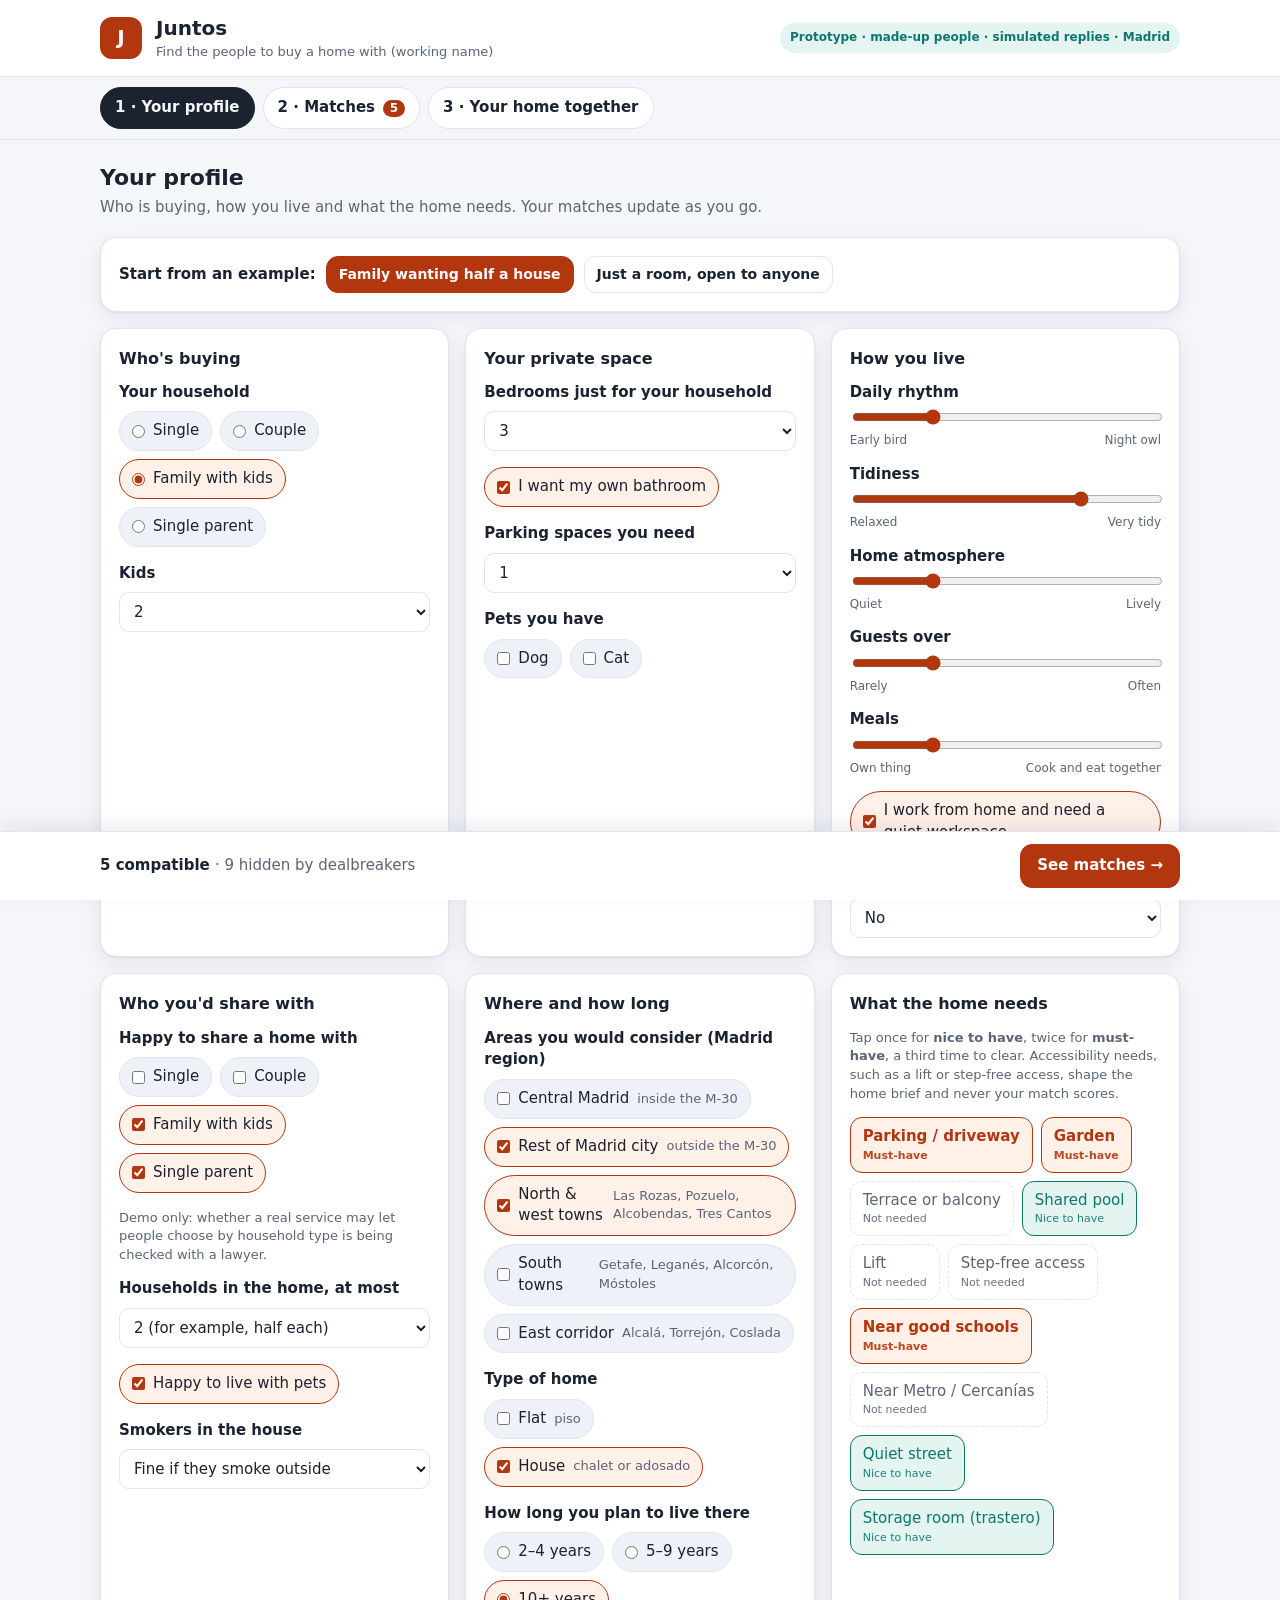
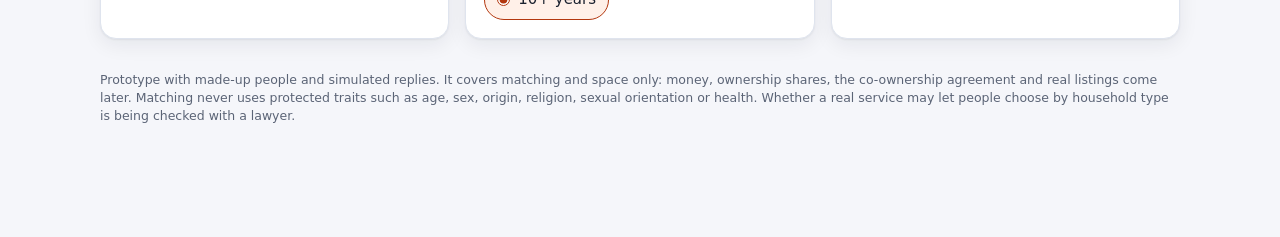
==== prototype/juntos-co-buying-prototype.html @ ea233141 "Initial" ====
<!DOCTYPE html>
<html lang="en">
<head>
<meta charset="utf-8">
<meta name="viewport" content="width=device-width, initial-scale=1">
<meta name="color-scheme" content="light dark">
<title>Juntos – find the people to buy a home with (prototype)</title>
<style>
:root{
  --bg:#f5f6fa;--surface:#ffffff;--surface-2:#eef1f7;--text:#1b2230;--muted:#5b6476;--border:#dfe4ee;
  --brand:#b3370e;--brand-soft:#fff0e8;--brand-ink:#ffffff;--teal:#0f766e;--teal-soft:#e3f4f1;
  --good:#18794e;--good-bg:#e7f6ee;--warn:#9a5b00;--warn-bg:#fff4e0;--ring-track:#e6e9f0;
  --shadow:0 1px 2px rgba(16,24,40,.06),0 6px 20px rgba(16,24,40,.07);--radius:16px;
  --font:system-ui,-apple-system,"Segoe UI",Roboto,"Helvetica Neue",Arial,sans-serif;
}
@media (prefers-color-scheme: dark){
  :root{--bg:#0e131b;--surface:#161d28;--surface-2:#1e2735;--text:#e8edf4;--muted:#9ba7b9;--border:#2a3546;
    --brand:#ff7a45;--brand-soft:#3a2216;--brand-ink:#1b1209;--teal:#4fd1c5;--teal-soft:#123230;
    --good:#5bd39b;--good-bg:#12302a;--warn:#f3b45f;--warn-bg:#382a14;--ring-track:#273246;
    --shadow:0 1px 2px rgba(0,0,0,.4),0 6px 20px rgba(0,0,0,.3);}
}
*{box-sizing:border-box}
html,body{margin:0}
body{font-family:var(--font);background:var(--bg);color:var(--text);line-height:1.45;font-size:15px;padding-block-end:88px}
button,input,select{font:inherit;color:inherit}
.wrap{max-width:1120px;margin-inline:auto;padding-inline:20px}
header.top{background:var(--surface);border-block-end:1px solid var(--border)}
header.top .wrap{display:flex;align-items:center;gap:14px;padding-block:14px;flex-wrap:wrap}
.logo{inline-size:42px;block-size:42px;border-radius:12px;background:var(--brand);color:var(--brand-ink);display:grid;place-items:center;font-weight:800;font-size:20px}
.brand h1{font-size:20px;margin:0}
.brand p{margin:0;color:var(--muted);font-size:13px}
.badge{margin-inline-start:auto;font-size:12px;color:var(--teal);background:var(--teal-soft);padding:6px 10px;border-radius:999px;font-weight:600}
nav.tabs{position:sticky;inset-block-start:0;z-index:5;background:var(--bg);border-block-end:1px solid var(--border)}
nav.tabs .wrap{display:flex;gap:8px;padding-block:10px;overflow-x:auto}
.tab{appearance:none;border:1px solid var(--border);background:var(--surface);padding:9px 14px;border-radius:999px;font-weight:600;cursor:pointer;white-space:nowrap}
.tab[aria-selected="true"]{background:var(--text);color:var(--bg);border-color:var(--text)}
.tab .count{display:inline-block;min-inline-size:22px;padding:0 6px;margin-inline-start:8px;border-radius:999px;background:var(--brand);color:var(--brand-ink);font-size:12px;text-align:center}
main{padding-block:22px 28px}
h2{font-size:22px;margin:0 0 4px}
h3{font-size:16px;margin:0 0 12px}
h4{font-size:12.5px;margin:18px 0 8px;text-transform:uppercase;letter-spacing:.04em;color:var(--muted)}
.lead{color:var(--muted);margin:0 0 18px}
.hint{color:var(--muted);font-size:13px}
.mt{margin-block-start:16px}
.mb{margin-block-end:22px}
.card{background:var(--surface);border:1px solid var(--border);border-radius:var(--radius);box-shadow:var(--shadow);padding:18px}
.grid{display:grid;gap:16px}
.cols-2{grid-template-columns:repeat(auto-fit,minmax(min(100%,340px),1fr))}
.people{grid-template-columns:repeat(auto-fill,minmax(min(100%,300px),1fr))}
.groups{grid-template-columns:repeat(auto-fit,minmax(min(100%,260px),1fr))}
.presets{display:flex;flex-wrap:wrap;align-items:center;gap:10px}
.field{margin-block-end:16px}
.field:last-child{margin-block-end:0}
.label,.field>label[for]{display:block;font-weight:600;margin-block-end:8px}
.seg{display:flex;flex-wrap:wrap;gap:8px}
.opt{display:inline-flex;align-items:center;gap:8px;border:1px solid var(--border);background:var(--surface-2);padding:8px 12px;border-radius:999px;cursor:pointer;user-select:none}
.opt input{accent-color:var(--brand);margin:0}
.opt:has(input:checked){border-color:var(--brand);background:var(--brand-soft)}
select{inline-size:100%;padding:9px 10px;border-radius:10px;border:1px solid var(--border);background:var(--surface)}
.slider{margin-block-end:14px}
.slider label{display:block;font-weight:600;margin-block-end:4px}
.slider .ends{display:flex;justify-content:space-between;color:var(--muted);font-size:12px}
input[type=range]{inline-size:100%;accent-color:var(--brand)}
.feat{display:flex;flex-wrap:wrap;gap:8px}
.fbtn{border:1px dashed var(--border);background:var(--surface);color:var(--muted);padding:8px 12px;border-radius:12px;cursor:pointer;text-align:start}
.fbtn small{display:block;font-size:11px;opacity:.9}
.fbtn[data-level="nice"]{border-style:solid;border-color:var(--teal);color:var(--teal);background:var(--teal-soft)}
.fbtn[data-level="must"]{border-style:solid;border-color:var(--brand);color:var(--brand);background:var(--brand-soft);font-weight:700}
.btn{appearance:none;border:1px solid var(--border);background:var(--surface);padding:10px 16px;border-radius:12px;font-weight:600;cursor:pointer}
.btn.primary{background:var(--brand);border-color:var(--brand);color:var(--brand-ink)}
.btn.ghost{background:transparent}
.btn.small{padding:7px 12px;font-size:14px}
.btn[disabled]{opacity:.45;cursor:not-allowed}
.spacer{flex:1}
.actionbar{position:fixed;inset-inline:0;inset-block-end:0;background:var(--surface);border-block-start:1px solid var(--border);box-shadow:0 -6px 20px rgba(16,24,40,.08);z-index:6}
.actionbar .wrap{display:flex;align-items:center;gap:12px;padding-block:12px}
.stat{font-weight:700}
.stat span{color:var(--muted);font-weight:400}
.pcard{display:flex;flex-direction:column;gap:12px}
.phead{display:flex;gap:12px;align-items:center}
.avatar{border-radius:50%;display:inline-grid;place-items:center;color:#fff;font-weight:700;flex:none}
.pname{font-weight:700;font-size:16px}
.psub{color:var(--muted);font-size:13px}
.ring{--p:0;inline-size:60px;block-size:60px;border-radius:50%;background:conic-gradient(var(--rc) calc(var(--p) * 1%),var(--ring-track) 0);display:grid;place-items:center;margin-inline-start:auto;flex:none}
.ring b{inline-size:46px;block-size:46px;border-radius:50%;background:var(--surface);display:grid;place-items:center;font-size:14px}
.ring.hi{--rc:var(--good)}
.ring.mid{--rc:var(--teal)}
.ring.lo{--rc:var(--warn)}
.bio{margin:0;font-size:14px}
.facts,.chips{display:flex;flex-wrap:wrap;gap:6px}
.fact{font-size:12px;background:var(--surface-2);border-radius:8px;padding:4px 8px;color:var(--muted)}
.chip{font-size:12.5px;padding:5px 9px;border-radius:999px;line-height:1.25}
.chip.good{background:var(--good-bg);color:var(--good)}
.chip.warn{background:var(--warn-bg);color:var(--warn)}
.together{font-size:13px;background:var(--surface-2);border-radius:10px;padding:8px 10px}
.pactions{display:flex;gap:8px;align-items:center;margin-block-start:auto}
.status{font-size:13px;font-weight:700}
.status.ok{color:var(--good)}
.status.wait{color:var(--muted)}
details summary{cursor:pointer}
details.why summary{color:var(--muted);font-size:13px}
.bars{display:grid;gap:6px;margin-block-start:8px}
.bar{display:grid;grid-template-columns:118px 1fr 40px;gap:8px;align-items:center;font-size:12.5px}
.bar .track{block-size:8px;border-radius:999px;background:var(--surface-2);overflow:hidden}
.bar .fill{block-size:100%;background:var(--teal);border-radius:999px}
.pcard.passed{opacity:.55}
.gcard{display:flex;flex-direction:column;gap:10px}
.stack{display:flex}
.stack .avatar{border:2px solid var(--surface);margin-inline-start:-8px}
.stack .avatar:first-child{margin-inline-start:0}
.gscore{font-size:28px;font-weight:800}
.members{display:flex;flex-wrap:wrap;gap:10px}
.member{display:flex;align-items:center;gap:8px;background:var(--surface-2);border-radius:999px;padding-block:6px;padding-inline:6px 12px}
.member .x{border:none;background:transparent;color:var(--muted);cursor:pointer;font-size:18px;line-height:1;padding:0 2px}
.kpis{display:grid;grid-template-columns:repeat(auto-fit,minmax(120px,1fr));gap:10px}
.kpi{background:var(--surface-2);border-radius:12px;padding:12px}
.kpi .v{font-size:22px;font-weight:800}
.kpi .k{color:var(--muted);font-size:12.5px}
.headline{font-size:18px;font-weight:700;margin:0 0 12px}
.scroll{overflow-x:auto}
table.matrix{border-collapse:collapse;font-size:13px;margin-block-start:14px}
.matrix th,.matrix td{padding:6px 9px;text-align:center;border:1px solid var(--border);white-space:nowrap}
.c-hi{background:var(--good-bg);color:var(--good);font-weight:700}
.c-mid{background:var(--teal-soft);color:var(--teal);font-weight:700}
.c-lo{background:var(--warn-bg);color:var(--warn);font-weight:700}
.c-self{color:var(--muted)}
ul.clean{list-style:none;padding:0;margin:0;display:grid;gap:10px}
ul.clean li{display:flex;gap:10px;align-items:flex-start}
.tag{font-size:11px;font-weight:700;padding:3px 7px;border-radius:6px;white-space:nowrap;flex:none}
.tag.must{background:var(--brand-soft);color:var(--brand)}
.tag.nice{background:var(--teal-soft);color:var(--teal)}
.tag.tip{background:var(--surface-2);color:var(--muted)}
.who{color:var(--muted);font-size:12.5px}
.split{display:flex;block-size:14px;border-radius:999px;overflow:hidden;margin-block:4px 12px}
.split span{display:block;block-size:100%}
.warnbox{background:var(--warn-bg);color:var(--warn);border-color:transparent}
.empty{text-align:center;padding:40px 20px}
.toast{position:fixed;inset-inline:0;inset-block-start:16px;display:flex;justify-content:center;pointer-events:none;z-index:20;padding-inline:16px}
.toast div{background:var(--text);color:var(--bg);padding:10px 16px;border-radius:12px;box-shadow:var(--shadow);font-weight:600;opacity:0;transform:translateY(-8px);transition:opacity .25s,transform .25s;max-inline-size:640px}
.toast div.show{opacity:1;transform:none}
footer.note{color:var(--muted);font-size:12.5px;padding-block:4px 24px}
.sr{position:absolute;inline-size:1px;block-size:1px;overflow:hidden;clip-path:inset(50%);white-space:nowrap}
:focus-visible{outline:3px solid var(--teal);outline-offset:2px}
.notice{background:var(--teal-soft);border-color:transparent}
.notice .row{display:flex;flex-wrap:wrap;gap:10px;align-items:center;margin-block-start:10px}
.range-edit{display:flex;flex-wrap:wrap;gap:12px;align-items:center}
.range-edit input{inline-size:96px;padding:8px 10px;border-radius:10px;border:1px solid var(--border);background:var(--surface)}
.stat .warnline{color:var(--warn);font-weight:700}
@media (max-width:640px){.bar{grid-template-columns:96px 1fr 36px}h2{font-size:19px}.badge{margin-inline-start:0}}
</style>
</head>
<body>
<header class="top"><div class="wrap"><div class="logo" aria-hidden="true">J</div><div class="brand"><h1>Juntos</h1><p>Find the people to buy a home with (working name)</p></div><span class="badge">Prototype · made-up people · simulated replies · Madrid</span></div></header>
<nav class="tabs" aria-label="Steps"><div class="wrap" id="tabs" role="tablist"></div></nav>
<main class="wrap" id="app" role="tabpanel" aria-labelledby="tab-you"></main>
<footer class="wrap note">Prototype with made-up people and simulated replies. It covers matching and space only: money, ownership shares, the co-ownership agreement and real listings come later. Matching never uses protected traits such as age, sex, origin, religion, sexual orientation or health. Whether a real service may let people choose by household type is being checked with a lawyer.</footer>
<div id="actionbar" class="actionbar"><div class="wrap"></div></div>
<div id="toast" class="toast" role="status" aria-live="polite"><div></div></div>
<script>
(function(){
'use strict';
window.addEventListener('error',function(e){document.documentElement.setAttribute('data-error',String(e.message));});
/* ===== LOGIC START ===== */
const MAX_BEDROOMS=6;
const AREAS=[
  {id:'centre',label:'Central Madrid',hint:'inside the M-30'},
  {id:'city',label:'Rest of Madrid city',hint:'outside the M-30'},
  {id:'north',label:'North & west towns',hint:'Las Rozas, Pozuelo, Alcobendas, Tres Cantos'},
  {id:'south',label:'South towns',hint:'Getafe, Leganés, Alcorcón, Móstoles'},
  {id:'east',label:'East corridor',hint:'Alcalá, Torrejón, Coslada'}
];
const TYPES=[{id:'flat',label:'Flat',hint:'piso'},{id:'house',label:'House',hint:'chalet or adosado'}];
const HOUSEHOLDS=[
  {id:'single',label:'Single',plural:'singles'},
  {id:'couple',label:'Couple',plural:'couples'},
  {id:'family',label:'Family with kids',plural:'families with kids'},
  {id:'singleParent',label:'Single parent',plural:'single parents'}
];
const FEATURES=[
  {id:'parking',label:'Parking / driveway'},
  {id:'garden',label:'Garden'},
  {id:'terrace',label:'Terrace or balcony'},
  {id:'pool',label:'Shared pool'},
  {id:'lift',label:'Lift'},
  {id:'stepfree',label:'Step-free access'},
  {id:'schools',label:'Near good schools'},
  {id:'transport',label:'Near Metro / Cercanías'},
  {id:'quiet',label:'Quiet street'},
  {id:'storage',label:'Storage room (trastero)'}
];
const HORIZONS=[{id:'2-4',label:'2–4 years'},{id:'5-9',label:'5–9 years'},{id:'10+',label:'10+ years'}];
const SLIDERS=[
  {id:'sleep',label:'Daily rhythm',lo:'Early bird',hi:'Night owl',w:0.25},
  {id:'tidy',label:'Tidiness',lo:'Relaxed',hi:'Very tidy',w:0.25},
  {id:'social',label:'Home atmosphere',lo:'Quiet',hi:'Lively',w:0.20},
  {id:'guests',label:'Guests over',lo:'Rarely',hi:'Often',w:0.15},
  {id:'meals',label:'Meals',lo:'Own thing',hi:'Cook and eat together',w:0.15}
];
const WEIGHTS={lifestyle:0.50,place:0.20,plans:0.20,home:0.10};
const PART_LABELS={lifestyle:'How you live',place:'Where & what',plans:'Time horizon',home:'Shared priorities'};
const ACCESS_FEATURES=['lift','stepfree'];
const NUM_FIELDS=['bedrooms','kids','cars','maxHouseholds','sleep','tidy','social','guests','meals'];

function P(o){
  return Object.assign({id:'',name:'',household:'single',adults:1,kids:0,bedrooms:1,privateBath:false,cars:0,pets:[],acceptsPets:true,
    smoking:'no',acceptsSmoking:'outside',sleep:3,tidy:3,social:3,guests:3,meals:3,wfh:false,horizon:'5-9',
    areas:['centre','city'],types:['flat','house'],needs:{},open:['single','couple','family','singleParent'],
    maxHouseholds:3,pickiness:60,color:'#495057',bio:''},o);
}

const PROFILES=[
  P({id:'marta',name:'Marta & Javi',household:'family',adults:2,kids:2,bedrooms:3,privateBath:true,cars:1,
    sleep:3,tidy:4,social:2,guests:3,meals:4,horizon:'10+',areas:['north','city'],types:['house'],
    needs:{parking:'must',garden:'must',schools:'must',pool:'nice'},open:['family','singleParent','couple'],maxHouseholds:2,pickiness:65,color:'#b3370e',
    bio:'Teacher and engineer with two kids. We want a garden and good schools, and would happily split a big chalet with another family.'}),
  P({id:'laura',name:'Laura',household:'singleParent',kids:1,bedrooms:2,cars:1,pets:['cat'],acceptsSmoking:'none',
    sleep:2,tidy:4,social:2,guests:1,meals:3,wfh:true,horizon:'10+',areas:['north','city','centre'],
    needs:{schools:'must',transport:'must',garden:'nice',quiet:'nice'},maxHouseholds:3,pickiness:62,color:'#0f766e',
    bio:'Single mum with one son. I work from home as a translator. A calm house and early nights.'}),
  P({id:'diego',name:'Diego',sleep:5,tidy:3,social:2,guests:2,meals:2,areas:['centre','city','south'],
    needs:{transport:'must'},maxHouseholds:4,color:'#7048e8',
    bio:'Night-shift nurse at La Paz, so I sleep during the day. Quiet and easy-going. I just need a room near the Metro.'}),
  P({id:'lucia',name:'Lucía',privateBath:true,acceptsPets:false,acceptsSmoking:'none',sleep:2,tidy:5,social:3,guests:2,meals:4,wfh:true,
    types:['flat'],needs:{lift:'must',transport:'must',terrace:'nice'},open:['single','couple'],pickiness:66,color:'#c2255c',
    bio:'Product designer, remote three days a week. I love cooking for housemates. Prefers a home without pets.'}),
  P({id:'sofia',name:'Sofía & Pablo',household:'couple',adults:2,bedrooms:2,privateBath:true,cars:1,pets:['dog'],
    sleep:3,tidy:3,social:4,guests:4,meals:4,wfh:true,areas:['north','east','city'],types:['house'],
    needs:{garden:'must',parking:'must',pool:'nice',terrace:'nice'},open:['couple','single','family'],pickiness:64,color:'#1971c2',
    bio:'Architect and chef with a very friendly labrador. Big Sunday lunches and friends over often. Our second bedroom is a studio.'}),
  P({id:'tom',name:'Tom',privateBath:true,wfh:true,
    needs:{transport:'must',terrace:'nice',storage:'nice'},maxHouseholds:4,pickiness:58,color:'#2a7a38',
    bio:'Software engineer, four years in Madrid. Five-a-side at weekends, otherwise low-key.'}),
  P({id:'carmen',name:'Carmen',household:'singleParent',kids:1,bedrooms:2,privateBath:true,cars:1,smoking:'outside',
    sleep:2,tidy:4,social:2,guests:2,meals:2,horizon:'10+',areas:['south','city'],
    needs:{parking:'must',quiet:'must',lift:'nice'},maxHouseholds:2,pickiness:63,color:'#a85500',
    bio:'Nurse manager, living with my daughter. We want stability and a quiet street. I smoke, outside only.'}),
  P({id:'raul',name:'Raúl',acceptsSmoking:'any',sleep:5,tidy:2,social:5,guests:5,meals:3,horizon:'2-4',areas:['centre'],types:['flat'],
    needs:{transport:'must'},open:['single','couple'],maxHouseholds:4,pickiness:55,color:'#5f3dc4',
    bio:'Session guitarist (I practise with headphones, promise). Night owl, friends round a lot.'}),
  P({id:'ana',name:'Ana & Bea',household:'couple',adults:2,privateBath:true,pets:['cat'],acceptsSmoking:'none',
    sleep:2,tidy:4,social:3,guests:3,meals:4,horizon:'10+',types:['flat'],
    needs:{lift:'must',terrace:'must',transport:'must'},open:['single','couple'],pickiness:65,color:'#0b7285',
    bio:'Physio and civil servant. Plant people with one elderly cat. Looking for a long-term home with a terrace.'}),
  P({id:'andres',name:'Andrés',household:'singleParent',kids:2,bedrooms:2,cars:1,sleep:2,tidy:3,social:2,guests:2,meals:2,
    areas:['south','east','city'],needs:{parking:'must',garden:'nice',schools:'nice'},color:'#a61e4d',
    bio:'Logistics manager. My two kids stay every other weekend, so I need a second bedroom and some outdoor space.'}),
  P({id:'irene',name:'Irene',pets:['dog'],sleep:3,tidy:3,social:4,guests:3,meals:5,wfh:true,areas:['city','north','east'],
    needs:{transport:'must',garden:'nice'},maxHouseholds:4,pickiness:58,color:'#364fc7',
    bio:'Freelance illustrator with a small, calm dog called Lola. I will cook paella for the whole house.'}),
  P({id:'elena',name:'Elena & Javier',household:'family',adults:2,kids:1,bedrooms:2,privateBath:true,cars:2,acceptsPets:false,acceptsSmoking:'none',
    sleep:1,tidy:4,social:2,guests:2,meals:2,wfh:true,horizon:'10+',areas:['north','east'],types:['house'],
    needs:{parking:'must',garden:'must',schools:'nice',pool:'nice',stepfree:'nice'},open:['family','couple','singleParent'],maxHouseholds:2,pickiness:66,color:'#087f5b',
    bio:'New parents. We want a chalet with a garden and room for two cars. Up early, in bed early.'}),
  P({id:'nuria',name:'Nuria',privateBath:true,acceptsSmoking:'none',sleep:1,tidy:5,social:1,guests:1,meals:2,horizon:'10+',types:['flat'],
    needs:{lift:'must',stepfree:'must',transport:'must',quiet:'must'},open:['single','couple'],pickiness:75,color:'#9c36b5',
    bio:'Former teacher. Early riser, reading, choir on Thursdays. Looking for calm, considerate housemates for the long run.'}),
  P({id:'karim',name:'Karim',cars:1,smoking:'outside',tidy:4,guests:2,areas:['south','east','city'],
    needs:{parking:'must',storage:'nice'},maxHouseholds:4,pickiness:58,color:'#495057',
    bio:'Electrician, happy to fix things around the house. I smoke, outside only. Weekend mountain biker, so bike storage is a plus.'})
];

const PRESETS={
  family:{label:'Family wanting half a house',user:P({id:'you',name:'You',household:'family',adults:2,kids:2,bedrooms:3,privateBath:true,cars:1,
    sleep:2,tidy:4,social:2,guests:2,meals:2,wfh:true,horizon:'10+',areas:['north','city'],types:['house'],
    needs:{parking:'must',garden:'must',schools:'must',quiet:'nice',pool:'nice',storage:'nice'},open:['family','singleParent'],maxHouseholds:2,color:'#1b2230'})},
  room:{label:'Just a room, open to anyone',user:P({id:'you',name:'You',household:'single',
    areas:['centre','city','north','south','east'],needs:{transport:'must'},maxHouseholds:4,color:'#1b2230'})}
};

function byId(id){return PROFILES.find(p=>p.id===id);}
function hh(id){return HOUSEHOLDS.find(h=>h.id===id)||HOUSEHOLDS[0];}
function inter(a,b){return a.filter(x=>b.indexOf(x)>=0);}
function clamp(x,a,b){return Math.max(a,Math.min(b,x));}
function sum(arr,f){return arr.reduce((s,m)=>s+f(m),0);}
function listJoin(items,word){items=items.filter(Boolean);if(items.length<=1)return items.join('');return items.slice(0,-1).join(', ')+' '+word+' '+items[items.length-1];}
function listAnd(items){return listJoin(items,'and');}
function listOr(items){return listJoin(items,'or');}
function cap(s){return s?s.charAt(0).toUpperCase()+s.slice(1):s;}
function nm(m){return m.id==='you'?'you':m.name;}
function names(arr){return listAnd(arr.map(nm));}
function verb(arr,one,many){return (arr.length===1&&arr[0].id!=='you'&&arr[0].name.indexOf(' & ')<0)?one:many;}
function areaLabel(id){const a=AREAS.find(x=>x.id===id);return a?a.label:id;}
function typeLabel(id){const t=TYPES.find(x=>x.id===id);return t?t.label:id;}
function featLabel(id){const f=FEATURES.find(x=>x.id===id);return f?f.label:id;}
function hIndex(p){const i=HORIZONS.findIndex(h=>h.id===p.horizon);return i<0?1:i;}
function hhLabel(p){
  const k=p.kids+' kid'+(p.kids===1?'':'s');
  if(p.household==='family')return 'Family · '+p.adults+' adults + '+k;
  if(p.household==='singleParent')return 'Single parent + '+k;
  return hh(p.household).label;
}
function initials(n){if(n==='You')return 'You';const parts=n.split(' & ');return parts.length>1?parts.map(s=>s.trim().charAt(0)).join(''):n.charAt(0);}
function smokeAccepts(acc,s){return s==='no'||(s==='outside'&&acc!=='none')||(s==='inside'&&acc==='any');}
function petsOk(acc,pets){return !pets.length||acc;}
function petText(pets){return listAnd(pets.map(p=>'a '+p));}

/* Dealbreakers: checked both ways, from a's point of view. The other side's reasons stay private. */
function hard(a,b){
  const mine=[],theirs=[],both=[];
  if(a.open.indexOf(b.household)<0)mine.push("You're not looking to share with "+hh(b.household).plural);
  if(b.open.indexOf(a.household)<0)theirs.push('household');
  if(!smokeAccepts(a.acceptsSmoking,b.smoking))mine.push(b.smoking==='inside'?'They smoke indoors':"They smoke outside, and you'd rather live with non-smokers");
  if(!smokeAccepts(b.acceptsSmoking,a.smoking))theirs.push('smoking');
  if(!petsOk(a.acceptsPets,b.pets))mine.push('They have '+petText(b.pets)+', and you said no pets');
  if(!petsOk(b.acceptsPets,a.pets))theirs.push('pets');
  if(!a.areas.length)mine.push('Pick at least one area');
  else if(!inter(a.areas,b.areas).length)both.push('No area in common (they want '+listOr(b.areas.map(areaLabel))+')');
  if(!a.types.length)mine.push('Pick at least one type of home');
  else if(!inter(a.types,b.types).length)both.push('They only want a '+listOr(b.types.map(t=>typeLabel(t).toLowerCase())));
  const beds=a.bedrooms+b.bedrooms;
  if(beds>MAX_BEDROOMS)both.push('Together you would need '+beds+' bedrooms; this prototype caps a home at '+MAX_BEDROOMS);
  const reasons=mine.concat(both);
  if(theirs.length)reasons.push("Doesn't fit their own preferences (their reasons stay private)");
  return {ok:!(mine.length||theirs.length||both.length),reasons:reasons,mine:mine,theirs:theirs,both:both};
}

/* Shared priorities for the home. Accessibility needs are left out: they shape the brief, never the score. No wish-list is neutral. */
function homeScore(a,b){
  const keys=x=>Object.keys(x.needs).filter(f=>ACCESS_FEATURES.indexOf(f)<0);
  const na=keys(a),nb=keys(b);
  if(!na.length||!nb.length)return {v:0.75,both:[]};
  const both=na.filter(f=>nb.indexOf(f)>=0);
  const w=f=>(a.needs[f]==='must'&&b.needs[f]==='must')?1:((a.needs[f]==='must'||b.needs[f]==='must')?0.75:0.5);
  return {v:0.75+0.25*Math.min(1,sum(both,w)/Math.min(na.length,nb.length)),both:both};
}

/* Demo compatibility score, 0-100. The weights are an uncalibrated first guess; household type is not scored. */
function score(a,b){
  let life=0;
  SLIDERS.forEach(s=>{life+=s.w*(1-Math.abs(a[s.id]-b[s.id])/4);});
  const wfhClash=(a.wfh&&b.social>=4)||(b.wfh&&a.social>=4);
  if(wfhClash)life-=0.08;
  life=clamp(life,0,1);
  const ai=inter(a.areas,b.areas).length,ti=inter(a.types,b.types).length;
  const areaS=ai/Math.max(1,Math.min(a.areas.length,b.areas.length));
  const typeS=ti/Math.max(1,Math.min(a.types.length,b.types.length));
  const place=0.7*areaS+0.3*typeS;
  const pv=[1,0.6,0.2][Math.abs(hIndex(a)-hIndex(b))];
  const plans=pv===undefined?0.2:pv;
  const hs=homeScore(a,b);
  const parts={lifestyle:life,place:place,plans:plans,home:hs.v};
  let t=0;Object.keys(WEIGHTS).forEach(k=>{t+=WEIGHTS[k]*parts[k];});
  return {total:Math.round(100*t),parts:parts,both:hs.both,wfhClash:wfhClash};
}

/* Why you click / what to talk about, from u's point of view */
function explain(u,p){
  const sc=score(u,p),clicks=[],talks=[];
  const d=k=>Math.abs(u[k]-p[k]);
  if(p.pets.length)talks.push('Has '+petText(p.pets));
  if(p.smoking==='outside')talks.push('Smokes (outside only)');
  if(p.smoking==='inside')talks.push('Smokes indoors');
  if(d('sleep')<=1)clicks.push(u.sleep<=2&&p.sleep<=2?'Both early birds':(u.sleep>=4&&p.sleep>=4?'Both night owls':'Similar daily rhythm'));
  else if(d('sleep')>=3)talks.push(p.sleep>u.sleep?'Keeps late hours':'Up very early');
  if(d('tidy')<=1)clicks.push('Similar tidiness');
  else if(d('tidy')>=2)talks.push(p.tidy>u.tidy?'Tidier than you':'More relaxed about tidiness');
  if(u.meals>=4&&p.meals>=4)clicks.push('Both love cooking together');
  else if(u.meals<=2&&p.meals<=2)clicks.push('Both like their own mealtimes');
  else if(d('meals')>=3)talks.push('Different ideas about shared meals');
  if(d('guests')>=3)talks.push(p.guests>u.guests?'Often has guests over':'Rarely has guests over');
  if(d('social')>=3)talks.push(p.social>u.social?'Likes a lively home':'Likes a quiet home');
  if(u.wfh&&p.social>=4)talks.push('You work from home; they like a lively home');
  else if(p.wfh&&u.social>=4)talks.push('They work from home; you like a lively home');
  const hd=Math.abs(hIndex(u)-hIndex(p));
  if(hd===0)clicks.push('Both planning '+HORIZONS[hIndex(u)].label);
  else if(hd===2)talks.push('Different time horizons ('+HORIZONS[hIndex(u)].label+' vs '+HORIZONS[hIndex(p)].label+')');
  sc.both.slice(0,2).forEach(f=>clicks.push('Both want: '+featLabel(f)));
  if(p.kids>0&&u.kids===0)talks.push(p.kids+' kid'+(p.kids>1?'s':'')+' in the household');
  return {score:sc,clicks:clicks.slice(0,4),talks:talks.slice(0,4)};
}

/* Consent. Your side is always your explicit like. The made-up people's replies are simulated from their own settings:
   someone accepts you if no dealbreaker applies and the score meets their pickiness. */
function accepts(a,b){return hard(a,b).ok&&score(a,b).total>=a.pickiness;}
function likesBack(u,p){return accepts(p,u);}
function mutual(u,p,liked){return !!(liked&&liked[p.id])&&likesBack(u,p);}
function othersAccept(others){
  for(let i=0;i<others.length;i++)for(let j=i+1;j<others.length;j++){
    if(!accepts(others[i],others[j])||!accepts(others[j],others[i]))return {ok:false,a:others[i],b:others[j]};
  }
  return {ok:true};
}
function groupMembers(user,ids){return [user].concat(ids.map(byId).filter(Boolean));}

function groupCheck(all){
  const issues=[];
  const maxH=Math.min.apply(null,all.map(m=>m.maxHouseholds));
  if(all.length>maxH){const w=all.filter(m=>m.maxHouseholds===maxH);issues.push(cap(names(w))+' '+verb(w,'wants','want')+' at most '+maxH+' households in the home');}
  const beds=sum(all,m=>m.bedrooms);
  if(beds>MAX_BEDROOMS)issues.push('That needs '+beds+' bedrooms; this prototype caps a home at '+MAX_BEDROOMS);
  for(let i=0;i<all.length;i++)for(let j=i+1;j<all.length;j++){
    const h=hard(all[i],all[j]);
    if(!h.ok)issues.push(all[i].id==='you'?(all[j].name+': '+h.reasons[0]):(all[i].name+' and '+all[j].name+' clash on a dealbreaker'));
  }
  if(!all.reduce((acc,m)=>inter(acc,m.areas),AREAS.map(a=>a.id)).length)issues.push('No area that everyone accepts');
  if(!all.reduce((acc,m)=>inter(acc,m.types),TYPES.map(t=>t.id)).length)issues.push('No type of home that everyone accepts');
  return {ok:!issues.length,issues:issues};
}

/* Can this group stand? Everyone must be a mutual match with you, accept each other, and pass the whole-group checks. */
function groupStatus(user,ids,liked){
  const issues=[],seen={};
  ids.forEach(id=>{if(seen[id])issues.push('Someone is listed twice');seen[id]=1;});
  const others=ids.map(byId).filter(Boolean);
  others.forEach(p=>{if(!mutual(user,p,liked))issues.push(p.name+" isn't a mutual match with you any more");});
  const oa=othersAccept(others);
  if(!oa.ok)issues.push(oa.a.name+' and '+oa.b.name+" wouldn't both accept each other (simulated)");
  const all=issues.concat(groupCheck([user].concat(others)).issues);
  return {ok:!all.length,issues:all};
}

function groupScore(all){
  const pairs=[];
  for(let i=0;i<all.length;i++)for(let j=i+1;j<all.length;j++)pairs.push({a:all[i],b:all[j],s:score(all[i],all[j]).total});
  if(!pairs.length)return {min:0,avg:0,pairs:pairs,weakest:null};
  let w=pairs[0];pairs.forEach(p=>{if(p.s<w.s)w=p;});
  return {min:w.s,avg:Math.round(sum(pairs,p=>p.s)/pairs.length),pairs:pairs,weakest:w};
}

/* Best whole groups, from your mutual matches only; everyone must accept each other.
   Best group of each size, ordered by weakest pair, then average. */
function rankGroups(x,y){return (y.min-x.min)||(y.avg-x.avg)||(x.size-y.size);}
function bestGroups(user,liked,exclude,limit){
  liked=liked||{};exclude=exclude||[];limit=limit||3;
  const c=PROFILES.filter(p=>exclude.indexOf(p.id)<0&&mutual(user,p,liked));
  const maxOthers=Math.max(0,Math.min(3,user.maxHouseholds-1));
  const out=[];
  const consider=others=>{const all=[user].concat(others);if(!groupCheck(all).ok||!othersAccept(others).ok)return;const gs=groupScore(all);out.push({ids:others.map(o=>o.id),min:gs.min,avg:gs.avg,size:all.length});};
  for(let i=0;i<c.length;i++){
    if(maxOthers>=1)consider([c[i]]);
    for(let j=i+1;j<c.length;j++){
      if(maxOthers>=2)consider([c[i],c[j]]);
      for(let k=j+1;k<c.length;k++){if(maxOthers>=3)consider([c[i],c[j],c[k]]);}
    }
  }
  out.sort(rankGroups);
  const best=[];out.forEach(g=>{if(!best.some(b=>b.size===g.size))best.push(g);});
  return best.slice(0,limit);
}
function topGroup(groups){return groups&&groups.length?groups.slice().sort(rankGroups)[0]:null;}

/* What the shared home needs */
function houseBrief(all){
  const beds=sum(all,m=>m.bedrooms);
  const privateBaths=all.filter(m=>m.privateBath).length;
  const sharers=all.filter(m=>!m.privateBath);
  const sharedBaths=sharers.length?Math.max(1,Math.ceil(sum(sharers,m=>m.adults+m.kids)/4)):0;
  const baths=Math.max(1,privateBaths+sharedBaths);
  const cars=sum(all,m=>m.cars);
  const wfh=all.filter(m=>m.wfh);
  const kids=sum(all,m=>m.kids),adults=sum(all,m=>m.adults);
  const areas=all.reduce((acc,m)=>inter(acc,m.areas),AREAS.map(a=>a.id));
  const types=all.reduce((acc,m)=>inter(acc,m.types),TYPES.map(t=>t.id));
  const feats=FEATURES.map(f=>{
    const must=all.filter(m=>m.needs[f.id]==='must'),nice=all.filter(m=>m.needs[f.id]==='nice');
    return {f:f,level:must.length?'must':(nice.length?'nice':''),must:must,nice:nice};
  }).filter(x=>x.level);
  const extras=[];
  const second=all.length>=2&&kids>0;
  if(second)extras.push({label:'A second living space (a snug or playroom)',why:all.some(m=>m.kids===0)?'Gives the adults without kids a calm space while the kids play':'Lets each household have its own downtime'});
  const avgMeals=sum(all,m=>m.meals)/all.length;
  if(avgMeals>=3.5)extras.push({label:'A big kitchen-diner',why:'Most of you like cooking and eating together'});
  else if(all.length>=2)extras.push({label:'A kitchen where two households can cook at once, with separate fridge shelves',why:'You mostly cook your own meals'});
  if(wfh.length)extras.push({label:wfh.length+' quiet workspace'+(wfh.length>1?'s':''),why:cap(names(wfh))+' '+verb(wfh,'works','work')+' from home'});
  const dogOwners=all.filter(m=>m.pets.indexOf('dog')>=0);
  if(dogOwners.length)extras.push({label:'Outdoor space or a park nearby',why:'For '+listAnd(dogOwners.map(m=>m.id==='you'?'your':m.name+"'s"))+' dog'+(dogOwners.length>1?'s':'')});
  const guestWC=privateBaths===all.length&&all.length>=2;
  if(guestWC)extras.push({label:'A guest WC near the living area',why:'Everyone has their own bathroom, so visitors need one'});
  const est=(beds*12+baths*5+30+12+wfh.length*5+(second?12:0)+(guestWC?3:0))*1.15,r5=x=>Math.round(x/5)*5;
  const m2=r5(est),m2min=r5(est*0.9),m2max=r5(est*1.1);
  const type=types.length===1?typeLabel(types[0]).toLowerCase():(types.length?'flat or house':'home');
  return {beds:beds,baths:baths,privateBaths:privateBaths,sharedBaths:sharedBaths,cars:cars,desks:wfh.length,kids:kids,adults:adults,areas:areas,types:types,type:type,feats:feats,extras:extras,m2:m2,m2min:m2min,m2max:m2max,guestWC:guestWC};
}
function roomPlan(all){const beds=sum(all,m=>m.bedrooms)||1;return all.map(m=>({m:m,rooms:m.bedrooms,bath:m.privateBath,pct:Math.round(100*m.bedrooms/beds)}));}
function placementTips(all){
  const t=[];
  const multi=all.filter(m=>m.bedrooms>=2);
  if(all.length>=2&&multi.length===1)t.push(multi[0].id==='you'?'Keep your rooms together, ideally on one floor or in one wing.':'Keep '+multi[0].name+"'s rooms together, ideally on one floor or in one wing.");
  else if(all.length>=2&&multi.length>1)t.push('Give each household with several rooms ('+names(multi)+') its own cluster: one floor or one wing each.');
  const owls=all.filter(m=>m.sleep>=4),larks=all.filter(m=>m.sleep<=2);
  if(owls.length&&larks.length)t.push('Night owls ('+names(owls)+') and early birds ('+names(larks)+'): put their bedrooms at opposite ends or on different floors.');
  const wfh=all.filter(m=>m.wfh);
  if(wfh.length&&all.some(m=>m.kids>0))t.push('Keep the workspace'+(wfh.length>1?'s':'')+' away from the kids’ rooms and the playroom.');
  const en=all.filter(m=>m.privateBath);
  if(en.length&&en.length<all.length)t.push('En-suite bedrooms go to '+names(en)+'; the others share a bathroom.');
  if(!t.length)t.push('Your needs are similar, so draw lots or take turns for first pick of rooms.');
  return t;
}
function agreementTopics(all){
  const t=[];
  const rng=k=>Math.max.apply(null,all.map(m=>m[k]))-Math.min.apply(null,all.map(m=>m[k]));
  if(rng('tidy')>=2)t.push({topic:'Cleaning',q:'A rota, or a cleaner shared between households?',why:'Your tidiness standards differ'});
  if(rng('guests')>=3)t.push({topic:'Guests',q:'How often people can stay over, and how much notice to give',why:'Very different habits with guests'});
  if(rng('sleep')>=3)t.push({topic:'Early & late',q:'Showers, kitchen use and noise late at night or early in the morning',why:'Night owls and early birds under one roof'});
  const wfh=all.filter(m=>m.wfh);
  if(rng('social')>=3||wfh.length)t.push({topic:'Quiet hours',q:'For example 23:00 to 08:00, plus quiet during home-working hours',why:wfh.length?cap(names(wfh))+' '+verb(wfh,'works','work')+' from home':'Lively and quiet people sharing'});
  if(rng('meals')>=3)t.push({topic:'Food',q:'Shared staples or separate shelves? Any regular shared dinners?',why:'Different ideas about shared meals'});
  const petOwners=all.filter(m=>m.pets.length);
  if(petOwners.length)t.push({topic:'Pets',q:'Which spaces pets can use, and who covers any damage',why:cap(names(petOwners))+' '+verb(petOwners,'has','have')+' pets'});
  const smokers=all.filter(m=>m.smoking!=='no');
  if(smokers.length)t.push({topic:'Smoking',q:'Where it is allowed (garden or terrace only?)',why:cap(names(smokers))+' '+verb(smokers,'smokes','smoke')});
  if(all.some(m=>m.kids>0))t.push({topic:'Kids',q:'Noisy-play times, toys in shared spaces, any babysitting swaps',why:'There will be kids in the house'});
  const cars=sum(all,m=>m.cars);
  if(cars>=2)t.push({topic:'Parking',q:'Who uses which space, and where visitors park',why:cars+' cars between you'});
  if(all.some(m=>m.needs.garden||m.needs.pool))t.push({topic:'Garden & pool',q:'Who looks after them, and when you pay someone instead',why:'You want outdoor space'});
  t.push({topic:'Decisions',q:'How you decide on repairs and changes, with a tie-break if you split down the middle',why:'Every group needs this'});
  t.push({topic:'Moving on',q:'Notice period, and how the group chooses a new co-owner',why:'Money and legal detail come later; agree the principle now'});
  return t;
}
/* ===== LOGIC END ===== */

const KEY='juntos-prototype-v2';
const app=document.getElementById('app');
const tabsEl=document.getElementById('tabs');
const barEl=document.querySelector('#actionbar .wrap');
const toastEl=document.querySelector('#toast div');
function esc(s){return String(s).replace(/[&<>"']/g,c=>({'&':'&amp;','<':'&lt;','>':'&gt;','"':'&quot;',"'":'&#39;'})[c]);}
function clone(o){return JSON.parse(JSON.stringify(o));}
function fresh(preset){return {tab:'you',preset:preset,user:clone(PRESETS[preset].user),likes:{},passes:{},group:[],sizeTarget:{}};}
function load(){
  try{
    const s=JSON.parse(localStorage.getItem(KEY)||'null');
    if(s&&s.user&&s.user.id==='you'){
      s.user=P(s.user);s.likes=s.likes||{};s.passes=s.passes||{};
      s.group=(s.group||[]).filter((id,i,a)=>!!byId(id)&&a.indexOf(id)===i);s.sizeTarget=s.sizeTarget||{};
      if(['you','matches','home'].indexOf(s.tab)<0)s.tab='you';
      return s;
    }
  }catch(e){}
  return null;
}
function save(){try{localStorage.setItem(KEY,JSON.stringify(state));}catch(e){}}
let state=load()||fresh('family');
let preview=null; /* a suggested group shown read-only; never saved */

function applyHash(){
  let h;try{h=new URLSearchParams((location.hash||'').replace(/^#/,''));}catch(e){return;}
  const pr=h.get('preset');if(pr&&PRESETS[pr])state=fresh(pr);
  if(h.get('like')==='all')lists().ok.forEach(o=>{state.likes[o.p.id]=true;});
  if(h.get('group')==='best'){const g=topGroup(bestGroups(state.user,state.likes,Object.keys(state.passes),3));if(g)state.group=g.ids.slice();}
  const t=h.get('tab');if(t==='you'||t==='matches'||t==='home')state.tab=t;
}
function lists(){
  const u=state.user,ok=[],hidden=[];
  PROFILES.forEach(p=>{const h=hard(u,p);if(h.ok)ok.push({p:p,ex:explain(u,p)});else hidden.push({p:p,reasons:h.reasons});});
  ok.sort((a,b)=>b.ex.score.total-a.ex.score.total);
  return {ok:ok,hidden:hidden};
}

/* ---------- small view helpers ---------- */
function avatar(p,size){return `<span class="avatar" style="background:${p.color};inline-size:${size}px;block-size:${size}px;font-size:${Math.round(size*0.36)}px" aria-hidden="true">${esc(initials(p.name))}</span>`;}
function bar(label,v){const pct=Math.round(v*100);return `<div class="bar"><span>${esc(label)}</span><div class="track"><div class="fill" style="inline-size:${pct}%"></div></div><span>${pct}%</span></div>`;}
function kp(v,k){return `<div class="kpi"><div class="v">${v}</div><div class="k">${k}</div></div>`;}
function radioGroup(field,opts,val,label){
  return `<div class="field"><span class="label">${esc(label)}</span><div class="seg" role="radiogroup" aria-label="${esc(label)}">${opts.map(o=>`<label class="opt"><input type="radio" name="f-${field}" data-field="${field}" value="${esc(o.id)}"${String(o.id)===String(val)?' checked':''}>${esc(o.label)}</label>`).join('')}</div></div>`;
}
function checkGroup(field,label,opts,vals){
  return `<div class="field"><span class="label">${esc(label)}</span><div class="seg">${opts.map(o=>`<label class="opt"><input type="checkbox" data-field="${field}" data-multi="1" value="${esc(o.id)}"${vals.indexOf(o.id)>=0?' checked':''}>${esc(o.label)}${o.hint?` <span class="hint">${esc(o.hint)}</span>`:''}</label>`).join('')}</div></div>`;
}
function checkField(field,label,val){
  return `<div class="field"><label class="opt"><input type="checkbox" data-field="${field}" data-bool="1"${val?' checked':''}>${esc(label)}</label></div>`;
}
function selectField(field,label,opts,val){
  const o2=opts.map(o=>typeof o==='object'?o:{id:o,label:String(o)});
  return `<div class="field"><label for="f-${field}">${esc(label)}</label><select id="f-${field}" data-field="${field}">${o2.map(o=>`<option value="${esc(o.id)}"${String(o.id)===String(val)?' selected':''}>${esc(o.label)}</option>`).join('')}</select></div>`;
}
function slider(s,val){
  return `<div class="slider"><label for="f-${s.id}">${esc(s.label)}</label><input id="f-${s.id}" type="range" min="1" max="5" step="1" value="${val}" data-field="${s.id}"><div class="ends"><span>${esc(s.lo)}</span><span>${esc(s.hi)}</span></div></div>`;
}
function featBtn(f,level){
  const lv=level||'none',txt=lv==='must'?'Must-have':(lv==='nice'?'Nice to have':'Not needed');
  return `<button type="button" class="fbtn" data-action="feat" data-id="${f.id}" data-level="${lv}" aria-label="${esc(f.label)}: ${txt}">${esc(f.label)}<small>${txt}</small></button>`;
}

/* ---------- views ---------- */
function viewYou(){
  const u=state.user,hasKids=u.household==='family'||u.household==='singleParent';
  return `<h2>Your profile</h2>
<p class="lead">Who is buying, how you live and what the home needs. Your matches update as you go.</p>
<div class="card presets"><b>Start from an example:</b>${Object.keys(PRESETS).map(k=>`<button type="button" class="btn small${state.preset===k?' primary':''}" data-action="preset" data-id="${k}">${esc(PRESETS[k].label)}</button>`).join('')}</div>
<div class="grid cols-2 mt">
<section class="card"><h3>Who's buying</h3>
${radioGroup('household',HOUSEHOLDS,u.household,'Your household')}
${hasKids?selectField('kids','Kids',[1,2,3,4,5],u.kids):''}
</section>
<section class="card"><h3>Your private space</h3>
${selectField('bedrooms','Bedrooms just for your household',[1,2,3,4],u.bedrooms)}
${checkField('privateBath','I want my own bathroom',u.privateBath)}
${selectField('cars','Parking spaces you need',[0,1,2],u.cars)}
${checkGroup('pets','Pets you have',[{id:'dog',label:'Dog'},{id:'cat',label:'Cat'}],u.pets)}
</section>
<section class="card"><h3>How you live</h3>
${SLIDERS.map(s=>slider(s,u[s.id])).join('')}
${checkField('wfh','I work from home and need a quiet workspace',u.wfh)}
${selectField('smoking','Do you smoke?',[{id:'no',label:'No'},{id:'outside',label:'Yes, outside only'},{id:'inside',label:'Yes, indoors too'}],u.smoking)}
</section>
<section class="card"><h3>Who you'd share with</h3>
${checkGroup('open','Happy to share a home with',HOUSEHOLDS,u.open)}
<p class="hint">Demo only: whether a real service may let people choose by household type is being checked with a lawyer.</p>
${selectField('maxHouseholds','Households in the home, at most',[{id:2,label:'2 (for example, half each)'},{id:3,label:'3'},{id:4,label:'4 (co-living)'}],u.maxHouseholds)}
${checkField('acceptsPets','Happy to live with pets',u.acceptsPets)}
${selectField('acceptsSmoking','Smokers in the house',[{id:'none',label:'No smokers'},{id:'outside',label:'Fine if they smoke outside'},{id:'any',label:"Don't mind"}],u.acceptsSmoking)}
</section>
<section class="card"><h3>Where and how long</h3>
${checkGroup('areas','Areas you would consider (Madrid region)',AREAS,u.areas)}
${checkGroup('types','Type of home',TYPES,u.types)}
${radioGroup('horizon',HORIZONS,u.horizon,'How long you plan to live there')}
</section>
<section class="card"><h3>What the home needs</h3>
<p class="hint">Tap once for <b>nice to have</b>, twice for <b>must-have</b>, a third time to clear. Accessibility needs, such as a lift or step-free access, shape the home brief and never your match scores.</p>
<div class="feat">${FEATURES.map(f=>featBtn(f,u.needs[f.id])).join('')}</div>
</section>
</div>`;
}

function personCard(p,ex){
  const u=state.user,s=ex.score.total,cls=s>=80?'hi':(s>=65?'mid':'lo');
  const liked=!!state.likes[p.id],passed=!!state.passes[p.id],inGroup=state.group.indexOf(p.id)>=0,isMutual=liked&&likesBack(u,p);
  const facts=[p.bedrooms+' bedroom'+(p.bedrooms>1?'s':''),p.privateBath?'own bathroom':'shares a bathroom',p.cars?'parking for '+p.cars:'',p.wfh?'works from home':'','staying '+HORIZONS[hIndex(p)].label].filter(Boolean);
  const hb=houseBrief([u,p]);
  let act;
  if(inGroup)act=`<span class="status ok">✓ In your group</span><span class="spacer"></span><button type="button" class="btn small ghost" data-action="remove" data-id="${p.id}">Remove</button>`;
  else if(passed)act=`<span class="status wait">Passed</span><span class="spacer"></span><button type="button" class="btn small ghost" data-action="undo" data-id="${p.id}">Undo</button>`;
  else if(!liked)act=`<button type="button" class="btn small" data-action="pass" data-id="${p.id}">Pass</button><span class="spacer"></span><button type="button" class="btn small primary" data-action="like" data-id="${p.id}">♥ Like</button>`;
  else if(isMutual)act=`<span class="status ok">✓ Mutual match <span class="hint">(simulated reply)</span></span><span class="spacer"></span><button type="button" class="btn small primary" data-action="add" data-id="${p.id}">Add to group</button>`;
  else act=`<span class="status wait">Liked · no match <span class="hint">(simulated reply)</span></span><span class="spacer"></span><button type="button" class="btn small ghost" data-action="undo" data-id="${p.id}">Undo</button>`;
  return `<article class="card pcard${passed?' passed':''}">
<div class="phead">${avatar(p,46)}<div><div class="pname">${esc(p.name)}</div><div class="psub">${esc(hhLabel(p))}</div></div><div class="ring ${cls}" style="--p:${s}" role="img" aria-label="${s}% compatible (demo score)"><b>${s}%</b></div></div>
<p class="bio">${esc(p.bio)}</p>
<div class="facts">${facts.map(f=>`<span class="fact">${esc(f)}</span>`).join('')}</div>
<div class="chips">${ex.clicks.map(c=>`<span class="chip good">✓ ${esc(c)}</span>`).join('')}${ex.talks.map(c=>`<span class="chip warn">⚑ ${esc(c)}</span>`).join('')}</div>
<div class="together">Together you'd need a <b>${hb.beds}-bedroom ${esc(hb.type)}</b> · ${hb.baths} bathroom${hb.baths>1?'s':''}${hb.cars?' · parking for '+hb.cars:''}</div>
<details class="why"><summary>Why ${s}%?</summary><div class="bars">${Object.keys(WEIGHTS).map(k=>bar(PART_LABELS[k],ex.score.parts[k])).join('')}</div><p class="hint">Demo score with uncalibrated weights: it can't predict how living together will go.</p></details>
<div class="pactions">${act}</div>
</article>`;
}

function groupCard(g,label){
  const all=groupMembers(state.user,g.ids),hb=houseBrief(all);
  return `<article class="card gcard"><div class="hint"><b>${esc(label)}</b></div>
<div class="stack">${all.map(m=>avatar(m,38)).join('')}</div>
<div><b>${esc(all.map(m=>m.name).join(' + '))}</b></div>
<div><span class="gscore">${g.min}%</span> <span class="hint">weakest pair · ${g.avg}% average</span></div>
<div class="hint">Needs a ${hb.beds}-bedroom ${esc(hb.type)} in ${esc(listOr(hb.areas.map(areaLabel)))}</div>
<div class="pactions"><button type="button" class="btn small" data-action="preview-group" data-id="${g.ids.join(',')}">Preview the home</button><span class="spacer"></span><button type="button" class="btn small primary" data-action="propose" data-id="${g.ids.join(',')}">Propose this group</button></div></article>`;
}

function viewMatches(){
  const L=lists(),u=state.user;
  const nMutual=L.ok.filter(o=>mutual(u,o.p,state.likes)).length;
  const sugg=bestGroups(u,state.likes,Object.keys(state.passes),3);
  const label=(g,i)=>(i===0?'Top suggestion · ':'')+(g.size===2?'Pair':'Group of '+g.size+' households');
  const groupsBlock=sugg.length?`<p class="hint">Made only from your mutual matches who would also accept each other (simulated). Previewing changes nothing; proposing asks everyone.</p><div class="grid groups">${sugg.map((g,i)=>groupCard(g,label(g,i))).join('')}</div>`
    :`<div class="card hint">${nMutual?'No group works yet among your mutual matches: they clash with each other or with the whole-group checks.':'Groups appear here once you have mutual matches. Like the people you would consider: a group only forms when everyone accepts each other.'}</div>`;
  return `<h2>People who could buy with you</h2>
<p class="lead">${L.ok.length} compatible ${L.ok.length===1?'person':'people'}, best first. Like the ones you'd consider. In this demo their replies are simulated from their own settings; in a real service, a match needs both sides to say yes.</p>
<details class="card mb"><summary><b>How the score works</b></summary><p class="hint">Dealbreakers come first: who you'd share with, smoking, pets, areas, type of home and total bedrooms. Anyone who fails one is hidden, and the other side's reasons stay private. Everyone else gets a demo score: 50% how you live (daily rhythm, tidiness, atmosphere, guests, meals), 20% where and what kind of home, 20% how long you plan to stay and 10% shared priorities for the home. Household type and accessibility needs never change the score. The weights are a first guess, not calibrated. A group is only as strong as its weakest pair. Protected traits are never used.</p></details>
<section class="mb"><h3>Groups that could work</h3>${groupsBlock}</section>
<h3>Everyone who fits your dealbreakers</h3>
<div class="grid people">${L.ok.length?L.ok.map(o=>personCard(o.p,o.ex)).join(''):`<div class="card empty">Nobody passes all your dealbreakers yet. Try more areas, or widen who you'd share with.</div>`}</div>
${L.hidden.length?`<details class="card mt"><summary><b>${L.hidden.length} hidden by dealbreakers</b> <span class="hint">(see why)</span></summary><ul class="clean mt">${L.hidden.map(h=>`<li>${avatar(h.p,32)}<div><b>${esc(h.p.name)}</b> <span class="hint">· ${esc(hhLabel(h.p))}</span><div class="who">${esc(h.reasons.join(' · '))}</div></div></li>`).join('')}</ul></details>`:''}`;
}

function matrix(all){
  const cell=s=>`<td class="${s>=80?'c-hi':(s>=65?'c-mid':'c-lo')}">${s}%</td>`;
  return `<div class="scroll"><table class="matrix"><thead><tr><th></th>${all.map(m=>`<th>${esc(m.name)}</th>`).join('')}</tr></thead><tbody>${all.map((a,i)=>`<tr><th>${esc(a.name)}</th>${all.map((b,j)=>i===j?'<td class="c-self">–</td>':cell(score(a,b).total)).join('')}</tr>`).join('')}</tbody></table></div>`;
}

function viewHome(){
  const isPreview=!!preview,ids=isPreview?preview:state.group;
  const all=groupMembers(state.user,ids);
  if(all.length<2)return `<div class="card empty"><h2>Your home together</h2><p class="lead">Form a group from your mutual matches, or preview a suggested group, to see what a shared home would need.</p><button type="button" class="btn primary" data-action="goto" data-id="matches">Go to matches →</button></div>`;
  const st=groupStatus(state.user,ids,state.likes);
  const chips=`<div class="card members">${all.map(m=>`<span class="member">${avatar(m,32)}<span><b>${esc(m.name)}</b><br><span class="hint">${esc(hhLabel(m))}</span></span>${m.id!=='you'&&!isPreview?`<button type="button" class="x" data-action="remove" data-id="${m.id}" aria-label="Remove ${esc(m.name)}">×</button>`:''}</span>`).join('')}</div>`;
  if(!st.ok)return `<h2>Your home together</h2>
<p class="lead">This group needs attention before a home brief can be drawn.</p>
${chips}
<div class="card warnbox mt"><b>This group doesn't work as it stands:</b> ${esc(st.issues.join(' · '))}<p class="mt">Remove someone, or change your profile back, to see the brief again.</p></div>`;
  const gs=groupScore(all),hb=houseBrief(all),plan=roomPlan(all),tips=placementTips(all),topics=agreementTopics(all);
  const wp=score(gs.weakest.a,gs.weakest.b);
  const musts=hb.feats.filter(x=>x.level==='must'),nices=hb.feats.filter(x=>x.level==='nice');
  const featLi=x=>`<li><span class="tag ${x.level}">${x.level==='must'?'Must':'Nice'}</span><div>${esc(x.f.label)}<div class="who">${x.level==='must'?'Must-have for '+esc(names(x.must))+(x.nice.length?'; nice for '+esc(names(x.nice)):''):'Nice to have for '+esc(names(x.nice))}</div></div></li>`;
  const where=hb.areas.length?listOr(hb.areas.map(areaLabel)):'No area that everyone accepts';
  const headline=hb.beds+'-bedroom '+hb.type+' with '+hb.baths+' bathroom'+(hb.baths>1?'s':'')+(hb.cars?' and parking for '+hb.cars:'');
  const key=ids.slice().sort().join(',')+'|'+hb.m2,tgt=state.sizeTarget[key]||{min:hb.m2min,max:hb.m2max};
  const banner=isPreview?`<div class="card notice mt"><b>Preview only.</b> Nobody has joined: this is a suggested group from your mutual matches.<div class="row"><button type="button" class="btn small primary" data-action="propose" data-id="${ids.join(',')}">Propose this group</button><button type="button" class="btn small ghost" data-action="close-preview">Close preview</button></div></div>`:'';
  const sizeEdit=isPreview?'':`<div class="field mt"><span class="label" id="size-label">Your group's target, useful area in m²</span><div class="range-edit" role="group" aria-labelledby="size-label"><label>From <input type="number" min="20" max="900" step="5" data-size="min" data-key="${esc(key)}" value="${tgt.min}"></label><label>to <input type="number" min="20" max="900" step="5" data-size="max" data-key="${esc(key)}" value="${tgt.max}"></label></div></div>`;
  return `<h2>Your home together</h2>
<p class="lead">${isPreview?'What this suggested group would need from one home.':'A draft brief for your group: every household would need to approve it before it is used.'} It covers people and space only: money, ownership shares and the legal agreement come later.</p>
${chips}
${banner}
<div class="grid cols-2 mt">
<section class="card"><h3>How well you fit together</h3>
<div class="kpis">${kp(gs.min+'%',(all.length>2?'Weakest pair: ':'Compatibility: ')+esc(gs.weakest.a.name)+' + '+esc(gs.weakest.b.name))}${all.length>2?kp(gs.avg+'%','Average of '+gs.pairs.length+' pairs'):''}</div>
${all.length>2?matrix(all):''}
<h4>${all.length>2?'Weakest pair in detail':'Score breakdown'}</h4>
<div class="bars">${Object.keys(WEIGHTS).map(k=>bar(PART_LABELS[k],wp.parts[k])).join('')}</div>
<p class="hint mt">Demo scores with uncalibrated weights, and simulated replies.</p>
</section>
<section class="card"><h3>The home you'd need</h3>
<p class="headline">${esc(cap(headline))}</p>
<div class="kpis">${kp(hb.beds,'Bedrooms')}${kp(hb.baths,'Bathrooms')}${kp(hb.cars||'None','Parking spaces')}${kp(hb.m2min+'–'+hb.m2max+' m²','Useful area, rough')}${kp(hb.adults+(hb.kids?' + '+hb.kids:''),hb.kids?'Adults + kids':'Adults')}</div>
${sizeEdit}
<p class="hint">A rough starting point to agree together. Listings often quote built area (superficie construida), which is larger than useful area (superficie útil), so compare like with like.</p>
<p class="mt"><b>Where:</b> ${esc(where)}</p>
${musts.length?`<h4>Must-haves</h4><ul class="clean">${musts.map(featLi).join('')}</ul>`:''}
${nices.length?`<h4>Nice to have</h4><ul class="clean">${nices.map(featLi).join('')}</ul>`:''}
${hb.extras.length?`<h4>Worth looking for</h4><ul class="clean">${hb.extras.map(x=>`<li><span class="tag tip">Tip</span><div>${esc(x.label)}<div class="who">${esc(x.why)}</div></div></li>`).join('')}</ul>`:''}
</section>
<section class="card"><h3>Who gets which rooms</h3>
<div class="split" aria-hidden="true">${plan.map(r=>`<span style="inline-size:${r.pct}%;background:${r.m.color}"></span>`).join('')}</div>
<ul class="clean">${plan.map(r=>`<li>${avatar(r.m,28)}<div><b>${esc(r.m.name)}</b>: ${r.rooms} of the ${hb.beds} bedrooms${r.bath?' + own bathroom':''}${r.m.cars?`<div class="who">${r.m.cars} parking space${r.m.cars>1?'s':''}</div>`:''}</div></li>`).join('')}</ul>
<h4>Room placement</h4>
<ul class="clean">${tips.map(t=>`<li><span class="tag tip">Tip</span><div>${esc(t)}</div></li>`).join('')}</ul>
<p class="hint mt">Illustrative bedroom allocation only; it doesn't determine ownership, payments or use rights.</p>
</section>
<section class="card"><h3>House agreement starters</h3>
<p class="hint">Talk these through before you buy. They're prompts for a lawyer-reviewed agreement, not the agreement itself.</p>
<ul class="clean mt">${topics.map(t=>`<li><span class="tag tip">${esc(t.topic)}</span><div>${esc(t.q)}<div class="who">${esc(t.why)}</div></div></li>`).join('')}</ul>
</section>
</div>`;
}

/* ---------- render ---------- */
function renderTabs(){
  const n=lists().ok.length,g=1+state.group.length;
  const tabs=[['you','1 · Your profile','',''],['matches','2 · Matches',String(n),'compatible'],['home','3 · Your home together',g>1?String(g):'','households in your group']];
  tabsEl.innerHTML=tabs.map(t=>{const sel=state.tab===t[0];return `<button type="button" class="tab" role="tab" id="tab-${t[0]}" aria-controls="app" aria-selected="${sel}" tabindex="${sel?0:-1}" data-tab="${t[0]}">${t[1]}${t[2]?`<span class="count"><span aria-hidden="true">${t[2]}</span><span class="sr">: ${t[2]} ${t[3]}</span></span>`:''}</button>`;}).join('');
  app.setAttribute('aria-labelledby','tab-'+state.tab);
}
function renderBar(){
  const L=lists(),g=1+state.group.length;let h;
  const bad=state.group.length>0&&!groupStatus(state.user,state.group,state.likes).ok;
  if(state.tab==='you')h=`<div class="stat">${L.ok.length} compatible <span>· ${L.hidden.length} hidden by dealbreakers</span>${bad?' <span class="warnline">· ⚑ your group needs attention</span>':''}</div><span class="spacer"></span><button type="button" class="btn primary" data-action="goto" data-id="matches">See matches →</button>`;
  else if(state.tab==='matches')h=`<div class="stat">Your group: ${g} household${g>1?'s':''} <span>· ${Object.keys(state.likes).length} liked</span></div><span class="spacer"></span><button type="button" class="btn primary" data-action="goto" data-id="home"${g<2?' disabled':''}>See your home together →</button>`;
  else h=`<button type="button" class="btn" data-action="goto" data-id="you">Edit your profile</button><span class="spacer"></span><button type="button" class="btn primary" data-action="goto" data-id="matches">Back to matches</button>`;
  barEl.innerHTML=h;
}
function render(){
  renderTabs();
  app.innerHTML=state.tab==='you'?viewYou():(state.tab==='matches'?viewMatches():viewHome());
  renderBar();
  save();
}
/* Keep keyboard focus in place when the page redraws */
function focusKey(){const a=document.activeElement;if(!a||a===document.body||!a.getAttribute)return null;return {action:a.getAttribute('data-action'),id:a.getAttribute('data-id'),tab:a.getAttribute('data-tab')};}
function focusHeading(){const h=document.querySelector('#app h2');if(h){h.setAttribute('tabindex','-1');if(h.focus)h.focus();}}
function focusTab(){const b=document.getElementById('tab-'+state.tab);if(b&&b.focus)b.focus();}
function restoreFocus(k){
  if(!k)return;
  let el=null;
  if(k.tab){focusTab();return;}
  if(k.id)el=document.querySelector('[data-action="'+k.action+'"][data-id="'+k.id+'"]')||document.querySelector('#app [data-id="'+k.id+'"]');
  else if(k.action)el=document.querySelector('[data-action="'+k.action+'"]');
  if(el&&el.focus)el.focus({preventScroll:true});else focusHeading();
}
function rerender(){const y=window.scrollY||0,k=focusKey();render();window.scrollTo(0,y);restoreFocus(k);}
function go(tab){if(tab!=='home')preview=null;state.tab=tab;render();window.scrollTo(0,0);}
function profileChanged(){renderTabs();renderBar();app.querySelectorAll('[data-action="preset"]').forEach(b=>b.classList.remove('primary'));save();}

let toastTimer=0;
function toast(msg){toastEl.textContent=msg;toastEl.classList.add('show');clearTimeout(toastTimer);toastTimer=setTimeout(()=>toastEl.classList.remove('show'),2800);}
function like(id){
  const p=byId(id);if(!p)return;
  state.likes[id]=true;delete state.passes[id];
  toast(likesBack(state.user,p)?'Mutual match with '+p.name+' (simulated reply). You can add them to your group.':'You liked '+p.name+'. Their simulated reply: not a match this time.');
  rerender();
}
function addToGroup(id){
  const p=byId(id);if(!p)return;
  if(state.group.indexOf(id)>=0){toast(p.name+' is already in your group');return;}
  const st=groupStatus(state.user,state.group.concat([id]),state.likes);
  if(!st.ok){toast("Can't add "+p.name+': '+st.issues[0]);return;}
  state.group.push(id);rerender();toast(p.name+' added to your group');
}
function proposeGroup(ids){
  ids=ids.filter((id,i)=>!!byId(id)&&ids.indexOf(id)===i);
  const st=groupStatus(state.user,ids,state.likes);
  if(!ids.length||!st.ok){toast("This group can't form: "+(st.issues[0]||'pick at least one person'));return;}
  state.group=ids.slice();preview=null;go('home');focusHeading();toast('Group formed: everyone accepted (simulated replies)');
}
function cycleFeature(btn,id){
  const order=['none','nice','must'],cur=state.user.needs[id]||'none',nx=order[(order.indexOf(cur)+1)%3];
  if(nx==='none')delete state.user.needs[id];else state.user.needs[id]=nx;
  btn.outerHTML=featBtn(FEATURES.find(f=>f.id===id),state.user.needs[id]);
  state.preset=null;profileChanged();
}

/* ---------- events ---------- */
app.addEventListener('change',e=>{
  const el=e.target;
  if(el.hasAttribute('data-size')){
    const key=el.getAttribute('data-key'),cur=state.sizeTarget[key]||{};let mn=cur.min,mx=cur.max;
    app.querySelectorAll('input[data-size]').forEach(x=>{const v=parseInt(x.value,10);if(isNaN(v))return;if(x.getAttribute('data-size')==='min')mn=v;else mx=v;});
    if(mn>mx){const t=mn;mn=mx;mx=t;}
    state.sizeTarget[key]={min:mn,max:mx};save();return;
  }
  const f=el.getAttribute('data-field');if(!f)return;
  const u=state.user;
  if(el.hasAttribute('data-multi'))u[f]=Array.prototype.map.call(app.querySelectorAll('input[data-field="'+f+'"]:checked'),x=>x.value);
  else if(el.hasAttribute('data-bool'))u[f]=el.checked;
  else if(NUM_FIELDS.indexOf(f)>=0)u[f]=parseInt(el.value,10);
  else u[f]=el.value;
  state.preset=null;
  if(f==='household'){
    if(u.household==='family'){u.adults=2;if(u.kids<1)u.kids=1;}
    else if(u.household==='singleParent'){u.adults=1;if(u.kids<1)u.kids=1;}
    else if(u.household==='couple'){u.adults=2;u.kids=0;}
    else{u.adults=1;u.kids=0;}
    rerender();return;
  }
  profileChanged();
});
app.addEventListener('input',e=>{const el=e.target;if(el.type==='range'){state.user[el.getAttribute('data-field')]=parseInt(el.value,10);state.preset=null;profileChanged();}});
document.addEventListener('click',e=>{
  const t=e.target.closest('[data-action],[data-tab]');if(!t||t.disabled)return;
  if(t.hasAttribute('data-tab')){go(t.getAttribute('data-tab'));focusTab();return;}
  const id=t.getAttribute('data-id');
  switch(t.getAttribute('data-action')){
    case 'preset':state=fresh(id);preview=null;render();window.scrollTo(0,0);toast('Example loaded: '+PRESETS[id].label);break;
    case 'feat':cycleFeature(t,id);break;
    case 'goto':go(id);focusHeading();break;
    case 'like':like(id);break;
    case 'pass':state.passes[id]=true;delete state.likes[id];state.group=state.group.filter(x=>x!==id);rerender();break;
    case 'undo':delete state.passes[id];delete state.likes[id];state.group=state.group.filter(x=>x!==id);rerender();break;
    case 'add':addToGroup(id);break;
    case 'remove':state.group=state.group.filter(x=>x!==id);rerender();toast('Removed from your group');break;
    case 'preview-group':preview=id.split(',');go('home');focusHeading();toast('Preview only: nobody has joined');break;
    case 'propose':proposeGroup(id.split(','));break;
    case 'close-preview':preview=null;go('matches');focusHeading();break;
  }
});

tabsEl.addEventListener('keydown',e=>{
  const order=['you','matches','home'],i=order.indexOf(state.tab);let n=-1;
  if(e.key==='ArrowRight')n=(i+1)%order.length;else if(e.key==='ArrowLeft')n=(i+order.length-1)%order.length;else if(e.key==='Home')n=0;else if(e.key==='End')n=order.length-1;
  if(n<0)return;e.preventDefault();go(order[n]);focusTab();
});

applyHash();
render();
window.__juntos={get state(){return state;},get preview(){return preview;},render:render,like:like,addToGroup:addToGroup,proposeGroup:proposeGroup,previewGroup:function(ids){preview=ids.slice();go('home');},go:go,lists:lists};
})();
</script>
</body>
</html>
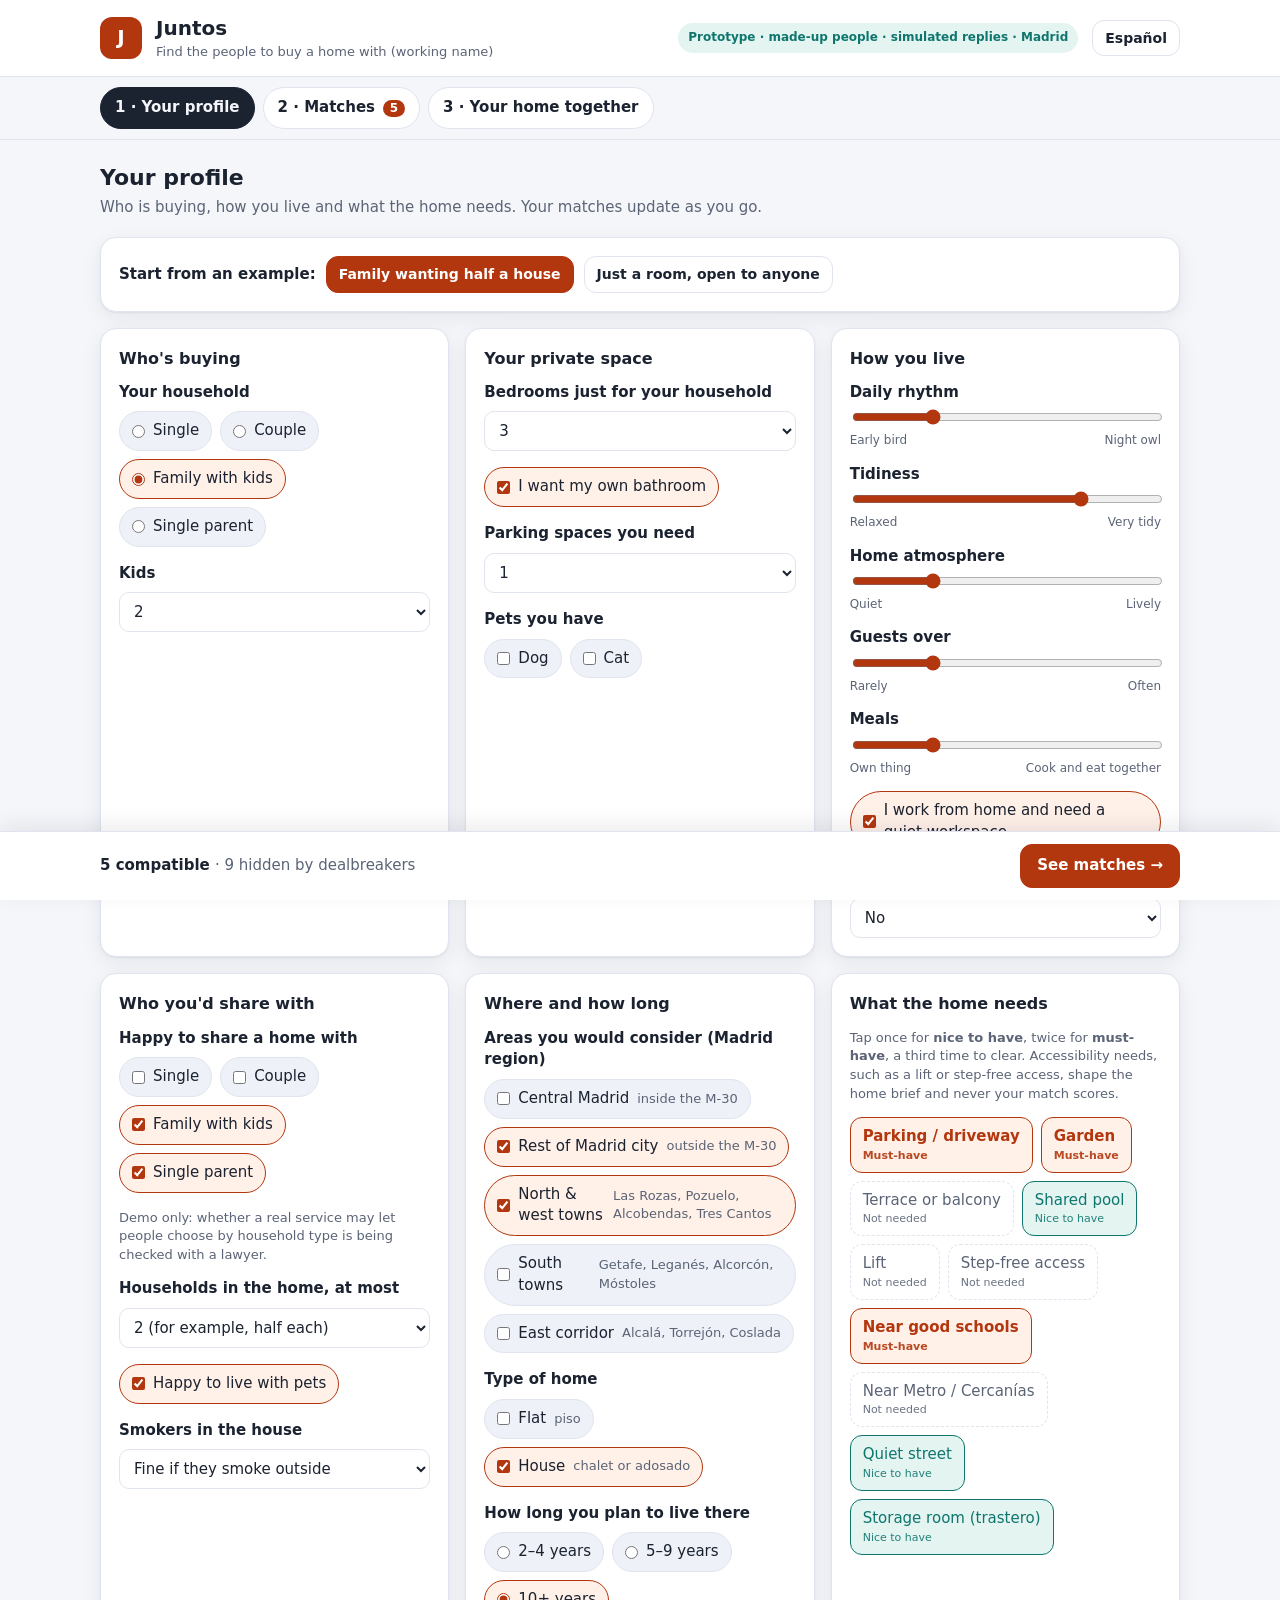
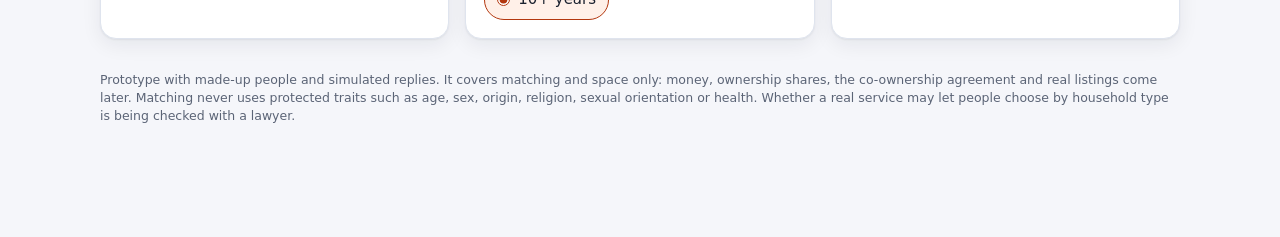
==== commit 4e5a97cc: "Session 8: Build mode, bilingual prototype - F-001 cleared and Build mode from 2026-11-22 (D-023) - " ====
--- a/prototype/juntos-co-buying-prototype.html
+++ b/prototype/juntos-co-buying-prototype.html
@@ -1,10 +1,10 @@
 <!DOCTYPE html>
-<html lang="en">
+<html lang="es">
 <head>
 <meta charset="utf-8">
 <meta name="viewport" content="width=device-width, initial-scale=1">
 <meta name="color-scheme" content="light dark">
-<title>Juntos – find the people to buy a home with (prototype)</title>
+<title>Juntos – encuentra con quién comprar casa (prototipo)</title>
 <style>
 :root{
   --bg:#f5f6fa;--surface:#ffffff;--surface-2:#eef1f7;--text:#1b2230;--muted:#5b6476;--border:#dfe4ee;
@@ -150,10 +150,10 @@
 </style>
 </head>
 <body>
-<header class="top"><div class="wrap"><div class="logo" aria-hidden="true">J</div><div class="brand"><h1>Juntos</h1><p>Find the people to buy a home with (working name)</p></div><span class="badge">Prototype · made-up people · simulated replies · Madrid</span></div></header>
-<nav class="tabs" aria-label="Steps"><div class="wrap" id="tabs" role="tablist"></div></nav>
+<header class="top"><div class="wrap"><div class="logo" aria-hidden="true">J</div><div class="brand"><h1>Juntos</h1><p id="tagline"></p></div><span class="badge" id="badge"></span><button type="button" class="btn small" id="lang-switch" data-action="lang"></button></div></header>
+<nav class="tabs" id="steps"><div class="wrap" id="tabs" role="tablist"></div></nav>
 <main class="wrap" id="app" role="tabpanel" aria-labelledby="tab-you"></main>
-<footer class="wrap note">Prototype with made-up people and simulated replies. It covers matching and space only: money, ownership shares, the co-ownership agreement and real listings come later. Matching never uses protected traits such as age, sex, origin, religion, sexual orientation or health. Whether a real service may let people choose by household type is being checked with a lawyer.</footer>
+<footer class="wrap note" id="footnote"></footer>
 <div id="actionbar" class="actionbar"><div class="wrap"></div></div>
 <div id="toast" class="toast" role="status" aria-live="polite"><div></div></div>
 <script>
@@ -161,45 +161,257 @@
 'use strict';
 window.addEventListener('error',function(e){document.documentElement.setAttribute('data-error',String(e.message));});
 /* ===== LOGIC START ===== */
+/* Language: 'es' (Spanish, Spain) or 'en'. Every word users see comes from STR or a {en,es} label. */
+let LANG='es';
+function setLang(l){LANG=l==='en'?'en':'es';return LANG;}
+function tx(v){return v&&typeof v==='object'?(v[LANG]!==undefined?v[LANG]:v.es):(v===undefined?'':v);}
+function t(k){const v=STR[LANG][k]!==undefined?STR[LANG][k]:STR.es[k];return typeof v==='function'?v.apply(null,Array.prototype.slice.call(arguments,1)):v;}
+function pl(n,one,many){return n+' '+(n===1?one:many);}
+
 const MAX_BEDROOMS=6;
 const AREAS=[
-  {id:'centre',label:'Central Madrid',hint:'inside the M-30'},
-  {id:'city',label:'Rest of Madrid city',hint:'outside the M-30'},
-  {id:'north',label:'North & west towns',hint:'Las Rozas, Pozuelo, Alcobendas, Tres Cantos'},
-  {id:'south',label:'South towns',hint:'Getafe, Leganés, Alcorcón, Móstoles'},
-  {id:'east',label:'East corridor',hint:'Alcalá, Torrejón, Coslada'}
+  {id:'centre',label:{en:'Central Madrid',es:'Madrid centro'},hint:{en:'inside the M-30',es:'dentro de la M-30'}},
+  {id:'city',label:{en:'Rest of Madrid city',es:'Resto de Madrid capital'},hint:{en:'outside the M-30',es:'fuera de la M-30'}},
+  {id:'north',label:{en:'North & west towns',es:'Municipios del norte y oeste'},hint:'Las Rozas, Pozuelo, Alcobendas, Tres Cantos'},
+  {id:'south',label:{en:'South towns',es:'Municipios del sur'},hint:'Getafe, Leganés, Alcorcón, Móstoles'},
+  {id:'east',label:{en:'East corridor',es:'Corredor del Henares'},hint:'Alcalá, Torrejón, Coslada'}
 ];
-const TYPES=[{id:'flat',label:'Flat',hint:'piso'},{id:'house',label:'House',hint:'chalet or adosado'}];
+const TYPES=[{id:'flat',label:{en:'Flat',es:'Piso'},hint:{en:'piso',es:''}},{id:'house',label:{en:'House',es:'Casa'},hint:{en:'chalet or adosado',es:'chalet o adosado'}}];
 const HOUSEHOLDS=[
-  {id:'single',label:'Single',plural:'singles'},
-  {id:'couple',label:'Couple',plural:'couples'},
-  {id:'family',label:'Family with kids',plural:'families with kids'},
-  {id:'singleParent',label:'Single parent',plural:'single parents'}
+  {id:'single',label:{en:'Single',es:'Persona sola'},plural:{en:'singles',es:'personas solas'}},
+  {id:'couple',label:{en:'Couple',es:'Pareja'},plural:{en:'couples',es:'parejas'}},
+  {id:'family',label:{en:'Family with kids',es:'Familia con hijos'},plural:{en:'families with kids',es:'familias con hijos'}},
+  {id:'singleParent',label:{en:'Single parent',es:'Familia monoparental'},plural:{en:'single parents',es:'familias monoparentales'}}
 ];
 const FEATURES=[
-  {id:'parking',label:'Parking / driveway'},
-  {id:'garden',label:'Garden'},
-  {id:'terrace',label:'Terrace or balcony'},
-  {id:'pool',label:'Shared pool'},
-  {id:'lift',label:'Lift'},
-  {id:'stepfree',label:'Step-free access'},
-  {id:'schools',label:'Near good schools'},
-  {id:'transport',label:'Near Metro / Cercanías'},
-  {id:'quiet',label:'Quiet street'},
-  {id:'storage',label:'Storage room (trastero)'}
+  {id:'parking',label:{en:'Parking / driveway',es:'Garaje o plaza de aparcamiento'}},
+  {id:'garden',label:{en:'Garden',es:'Jardín'}},
+  {id:'terrace',label:{en:'Terrace or balcony',es:'Terraza o balcón'}},
+  {id:'pool',label:{en:'Shared pool',es:'Piscina comunitaria'}},
+  {id:'lift',label:{en:'Lift',es:'Ascensor'}},
+  {id:'stepfree',label:{en:'Step-free access',es:'Acceso sin escalones'}},
+  {id:'schools',label:{en:'Near good schools',es:'Cerca de buenos colegios'}},
+  {id:'transport',label:{en:'Near Metro / Cercanías',es:'Cerca de Metro o Cercanías'}},
+  {id:'quiet',label:{en:'Quiet street',es:'Calle tranquila'}},
+  {id:'storage',label:{en:'Storage room (trastero)',es:'Trastero'}}
 ];
-const HORIZONS=[{id:'2-4',label:'2–4 years'},{id:'5-9',label:'5–9 years'},{id:'10+',label:'10+ years'}];
+const HORIZONS=[{id:'2-4',label:{en:'2–4 years',es:'2–4 años'}},{id:'5-9',label:{en:'5–9 years',es:'5–9 años'}},{id:'10+',label:{en:'10+ years',es:'10 años o más'}}];
 const SLIDERS=[
-  {id:'sleep',label:'Daily rhythm',lo:'Early bird',hi:'Night owl',w:0.25},
-  {id:'tidy',label:'Tidiness',lo:'Relaxed',hi:'Very tidy',w:0.25},
-  {id:'social',label:'Home atmosphere',lo:'Quiet',hi:'Lively',w:0.20},
-  {id:'guests',label:'Guests over',lo:'Rarely',hi:'Often',w:0.15},
-  {id:'meals',label:'Meals',lo:'Own thing',hi:'Cook and eat together',w:0.15}
+  {id:'sleep',label:{en:'Daily rhythm',es:'Ritmo diario'},lo:{en:'Early bird',es:'Madrugar'},hi:{en:'Night owl',es:'Trasnochar'},w:0.25},
+  {id:'tidy',label:{en:'Tidiness',es:'Orden'},lo:{en:'Relaxed',es:'Flexible'},hi:{en:'Very tidy',es:'Muy exigente'},w:0.25},
+  {id:'social',label:{en:'Home atmosphere',es:'Ambiente en casa'},lo:{en:'Quiet',es:'Tranquilo'},hi:{en:'Lively',es:'Animado'},w:0.20},
+  {id:'guests',label:{en:'Guests over',es:'Visitas'},lo:{en:'Rarely',es:'Casi nunca'},hi:{en:'Often',es:'A menudo'},w:0.15},
+  {id:'meals',label:{en:'Meals',es:'Comidas'},lo:{en:'Own thing',es:'Cada cual a su aire'},hi:{en:'Cook and eat together',es:'Cocinar y comer en compañía'},w:0.15}
 ];
 const WEIGHTS={lifestyle:0.50,place:0.20,plans:0.20,home:0.10};
-const PART_LABELS={lifestyle:'How you live',place:'Where & what',plans:'Time horizon',home:'Shared priorities'};
+const PART_LABELS={lifestyle:{en:'How you live',es:'Forma de vivir'},place:{en:'Where & what',es:'Dónde y qué'},plans:{en:'Time horizon',es:'Horizonte'},home:{en:'Shared priorities',es:'Prioridades comunes'}};
 const ACCESS_FEATURES=['lift','stepfree'];
 const NUM_FIELDS=['bedrooms','kids','cars','maxHouseholds','sleep','tidy','social','guests','meals'];
+const PET_WORDS={dog:{en:'a dog',es:'un perro'},cat:{en:'a cat',es:'un gato'}};
+
+/* Every sentence users see, in both languages. Spanish uses tú for the user and vosotros for the group, and avoids gendered words where it can. */
+const STR={
+en:{
+  and:'and',or:'or',you:'you',youName:'You',vs:'vs',
+  title:'Juntos – find the people to buy a home with (prototype)',
+  tagline:'Find the people to buy a home with (working name)',
+  badge:'Prototype · made-up people · simulated replies · Madrid',
+  footnote:'Prototype with made-up people and simulated replies. It covers matching and space only: money, ownership shares, the co-ownership agreement and real listings come later. Matching never uses protected traits such as age, sex, origin, religion, sexual orientation or health. Whether a real service may let people choose by household type is being checked with a lawyer.',
+  steps:'Steps',langOther:'Español',langOtherCode:'es',langOtherAria:'Ver en español',tLang:'Showing the English version',
+  kids:n=>pl(n,'kid','kids'),
+  hhFamily:(a,k)=>'Family · '+a+' adults + '+k,hhSingleParent:k=>'Single parent + '+k,
+  typeBoth:'flat or house',typeNone:'home',
+  homeLine:(type,beds)=>beds+'-bedroom '+type,
+  bedroomsN:n=>pl(n,'bedroom','bedrooms'),bathsN:n=>pl(n,'bathroom','bathrooms'),parkingN:n=>'parking for '+n,parkingSpaces:n=>pl(n,'parking space','parking spaces'),
+  notOpen:p=>"You're not looking to share with "+p,smokeIn:'They smoke indoors',smokeOut:"They smoke outside, and you'd rather nobody smoked",
+  petsNo:p=>'They have '+p+', and you said no pets',pickArea:'Pick at least one area',noArea:l=>'No area in common (they want '+l+')',
+  pickType:'Pick at least one type of home',onlyType:l=>'They only want a '+l,
+  bedsPair:(b,m)=>'Together you would need '+b+' bedrooms; this prototype caps a home at '+m,
+  theirsPrivate:"Doesn't fit their own preferences (their reasons stay private)",
+  has:p=>'Has '+p,smokesOut:'Smokes (outside only)',smokesIn:'Smokes indoors',
+  bothLarks:'Both early birds',bothOwls:'Both night owls',similarRhythm:'Similar daily rhythm',lateHours:'Keeps late hours',veryEarly:'Up very early',
+  similarTidy:'Similar tidiness',tidier:'Tidier than you',relaxed:'More relaxed about tidiness',
+  cookTogether:'Both love cooking together',ownMeals:'Both like their own mealtimes',mealsDiffer:'Different ideas about shared meals',
+  guestsOften:'Often has guests over',guestsRarely:'Rarely has guests over',likesLively:'Likes a lively home',likesQuiet:'Likes a quiet home',
+  youWfh:'You work from home; they like a lively home',theyWfh:'They work from home; you like a lively home',
+  sameHorizon:l=>'Both planning '+l,diffHorizon:(a,b)=>'Different time horizons ('+a+' vs '+b+')',bothWant:f=>'Both want: '+f,kidsInHome:k=>k+' in the household',
+  maxHH:(m,n)=>'At most '+m+' households in the home, for '+n,bedsGroup:(b,m)=>'That needs '+b+' bedrooms; this prototype caps a home at '+m,
+  clash:p=>p+' clash on a dealbreaker',noAreaAll:'No area that everyone accepts',noTypeAll:'No type of home that everyone accepts',
+  twice:'Someone is listed twice',notMutual:n=>n+" isn't a mutual match with you any more",othersReject:p=>p+" wouldn't both accept each other (simulated)",
+  secondLiving:'A second living space (a snug or playroom)',secondWhyKidless:'Gives the adults without kids a calm space while the kids play',secondWhy:'Lets each household have its own downtime',
+  bigKitchen:'A big kitchen-diner',bigKitchenWhy:'Most of you like cooking and eating together',
+  twoKitchen:'A kitchen where two households can cook at once, with separate fridge shelves',twoKitchenWhy:'You mostly cook your own meals',
+  desks:n=>n===1?'A quiet workspace':n+' quiet workspaces',wfhWho:n=>'Working from home: '+n,
+  outdoor:'Outdoor space or a park nearby',dogWho:n=>'Dog owners: '+n,
+  guestWC:'A guest WC near the living area',guestWCWhy:'Everyone has their own bathroom, so visitors need one',
+  keepYours:'Keep your rooms together, ideally on one floor or in one wing.',keepTheirs:n=>'Keep '+n+"'s rooms together, ideally on one floor or in one wing.",
+  clusters:n=>'Give each household with several rooms ('+n+') its own cluster: one floor or one wing each.',
+  owlsLarks:(o,l)=>'Night owls ('+o+') and early birds ('+l+'): put their bedrooms at opposite ends or on different floors.',
+  wfhAway:many=>'Keep the workspace'+(many?'s':'')+' away from the kids’ rooms and the playroom.',
+  ensuite:n=>'En-suite bedrooms: '+n+'; the others share a bathroom.',similarNeeds:'Your needs are similar, so draw lots or take turns for first pick of rooms.',
+  agCleaning:['Cleaning','A rota, or a cleaner shared between households?','Your tidiness standards differ'],
+  agGuests:['Guests','How often people can stay over, and how much notice to give','Very different habits with guests'],
+  agHours:['Early & late','Showers, kitchen use and noise late at night or early in the morning','Night owls and early birds under one roof'],
+  agQuiet:['Quiet hours','For example 23:00 to 08:00, plus quiet during home-working hours','Lively and quiet people sharing'],
+  agFood:['Food','Shared staples or separate shelves? Any regular shared dinners?','Different ideas about shared meals'],
+  agPets:['Pets','Which spaces pets can use, and who covers any damage',''],petWho:n=>'Pet owners: '+n,
+  agSmoking:['Smoking','Where it is allowed (garden or terrace only?)',''],smokerWho:n=>'Smokers: '+n,
+  agKids:['Kids','Noisy-play times, toys in shared spaces, any babysitting swaps','There will be kids in the house'],
+  agParking:['Parking','Who uses which space, and where visitors park',''],carsTotal:n=>n+' cars between you',
+  agGarden:['Garden & pool','Who looks after them, and when you pay someone instead','You want outdoor space'],
+  agDecisions:['Decisions','How you decide on repairs and changes, with a tie-break if you split down the middle','Every group needs this'],
+  agExit:['Moving on','Notice period, and how the group chooses a new co-owner','Money and legal detail come later; agree the principle now'],
+  tabYou:'1 · Your profile',tabMatches:'2 · Matches',tabHome:'3 · Your home together',srCompatible:'compatible',srInGroup:'households in your group',
+  profileH:'Your profile',profileLead:'Who is buying, how you live and what the home needs. Your matches update as you go.',startFrom:'Start from an example:',
+  whoBuying:"Who's buying",yourHousehold:'Your household',kidsLabel:'Kids',privateSpace:'Your private space',bedroomsLabel:'Bedrooms just for your household',
+  ownBath:'I want my own bathroom',parkingLabel:'Parking spaces you need',petsLabel:'Pets you have',dog:'Dog',cat:'Cat',
+  howLive:'How you live',wfhLabel:'I work from home and need a quiet workspace',smokeQ:'Do you smoke?',smokeNo:'No',smokeOutOpt:'Yes, outside only',smokeInOpt:'Yes, indoors too',
+  shareWith:"Who you'd share with",happyShare:'Happy to share a home with',demoHousehold:'Demo only: whether a real service may let people choose by household type is being checked with a lawyer.',
+  maxHHLabel:'Households in the home, at most',maxHH2:'2 (for example, half each)',maxHH4:'4 (co-living)',okPets:'Happy to live with pets',
+  smokersQ:'Smokers in the house',smokersNone:'No smokers',smokersOut:'Fine if they smoke outside',smokersAny:"Don't mind",
+  whereHow:'Where and how long',areasLabel:'Areas you would consider (Madrid region)',typesLabel:'Type of home',horizonLabel:'How long you plan to live there',
+  needsH:'What the home needs',needsHint:'Tap once for <b>nice to have</b>, twice for <b>must-have</b>, a third time to clear. Accessibility needs, such as a lift or step-free access, shape the home brief and never your match scores.',
+  lvMust:'Must-have',lvNice:'Nice to have',lvNone:'Not needed',
+  ownBathFact:'own bathroom',sharesBath:'shares a bathroom',wfhFact:'works from home',staying:l=>'staying '+l,
+  inGroup:'✓ In your group',remove:'Remove',passedS:'Passed',undo:'Undo',pass:'Pass',like:'♥ Like',mutualS:'✓ Mutual match',simReply:'(simulated reply)',addGroup:'Add to group',likedNo:'Liked · no match',
+  ringAria:s=>s+'% compatible (demo score)',together:(line,rest)=>"Together you'd need a <b>"+line+'</b> · '+rest,why:s=>'Why '+s+'%?',
+  demoScoreHint:"Demo score with uncalibrated weights: it can't predict how living together will go.",
+  weakestAvg:a=>'weakest pair · '+a+'% average',needsIn:(line,areas)=>'Needs a '+line+' in '+areas,previewBtn:'Preview the home',propose:'Propose this group',
+  topSugg:'Top suggestion · ',pairOf:'Pair',groupOf:n=>'Group of '+n+' households',
+  groupsHint:'Made only from your mutual matches who would also accept each other (simulated). Previewing changes nothing; proposing asks everyone.',
+  noGroupYet:'No group works yet among your mutual matches: they clash with each other or with the whole-group checks.',
+  groupsAppear:'Groups appear here once you have mutual matches. Like the people you would consider: a group only forms when everyone accepts each other.',
+  matchesH:'People who could buy with you',
+  matchesLead:n=>n+' compatible '+(n===1?'person':'people')+", best first. Like the ones you'd consider. In this demo their replies are simulated from their own settings; in a real service, a match needs both sides to say yes.",
+  howScore:'How the score works',
+  howScoreText:"Dealbreakers come first: who you'd share with, smoking, pets, areas, type of home and total bedrooms. Anyone who fails one is hidden, and the other side's reasons stay private. Everyone else gets a demo score: 50% how you live (daily rhythm, tidiness, atmosphere, guests, meals), 20% where and what kind of home, 20% how long you plan to stay and 10% shared priorities for the home. Household type and accessibility needs never change the score. The weights are a first guess, not calibrated. A group is only as strong as its weakest pair. Protected traits are never used.",
+  groupsH:'Groups that could work',everyoneH:'Everyone who fits your dealbreakers',nobody:"Nobody passes all your dealbreakers yet. Try more areas, or widen who you'd share with.",
+  hiddenN:n=>n+' hidden by dealbreakers',seeWhy:'(see why)',
+  homeH:'Your home together',homeEmpty:'Form a group from your mutual matches, or preview a suggested group, to see what a shared home would need.',goMatches:'Go to matches →',
+  removeAria:n=>'Remove '+n,attentionLead:'This group needs attention before a home brief can be drawn.',doesntWork:"This group doesn't work as it stands:",
+  doesntWorkFix:'Remove someone, or change your profile back, to see the brief again.',
+  tagMust:'Must',tagNice:'Nice',mustFor:(m,n)=>'Must-have for '+m+(n?'; nice for '+n:''),niceFor:n=>'Nice to have for '+n,
+  headline:(line,baths,cars)=>line+' with '+baths+(cars?' and '+cars:''),
+  previewOnly:'Preview only.',previewNote:'Nobody has joined: this is a suggested group from your mutual matches.',closePreview:'Close preview',
+  sizeLabel:"Your group's target, useful area in m²",from:'From',to:'to',
+  leadPreview:'What this suggested group would need from one home.',leadGroup:'A draft brief for your group: every household would need to approve it before it is used.',
+  leadScope:'It covers people and space only: money, ownership shares and the legal agreement come later.',
+  fitH:'How well you fit together',weakestK:'Weakest pair: ',compatK:'Compatibility: ',avgOf:n=>'Average of '+n+' pairs',weakDetail:'Weakest pair in detail',breakdown:'Score breakdown',
+  demoScores:'Demo scores with uncalibrated weights, and simulated replies.',
+  homeNeedH:"The home you'd need",kBeds:'Bedrooms',kBaths:'Bathrooms',kNone:'None',kParking:'Parking spaces',kArea:'Useful area, rough',kAdultsKids:'Adults + kids',kAdults:'Adults',
+  areaHint:'A rough starting point to agree together. Listings often quote built area (superficie construida), which is larger than useful area (superficie útil), so compare like with like.',
+  whereB:'Where:',mustsH:'Must-haves',nicesH:'Nice to have',worthH:'Worth looking for',tipTag:'Tip',
+  roomsH:'Who gets which rooms',roomsOf:(r,b)=>r+' of the '+b+' bedrooms',plusOwnBath:' + own bathroom',placementH:'Room placement',
+  illustrative:"Illustrative bedroom allocation only; it doesn't determine ownership, payments or use rights.",
+  agreeH:'House agreement starters',agreeHint:"Talk these through before you buy. They're prompts for a lawyer-reviewed agreement, not the agreement itself.",
+  barYou:(n,h)=>n+' compatible <span>· '+h+' hidden by dealbreakers</span>',attention:'· ⚑ your group needs attention',seeMatches:'See matches →',
+  barGroup:(g,l)=>'Your group: '+pl(g,'household','households')+' <span>· '+l+' liked</span>',seeHome:'See your home together →',editProfile:'Edit your profile',backMatches:'Back to matches',
+  tMutual:n=>'Mutual match with '+n+' (simulated reply). You can add them to your group.',tNoMatch:n=>'You liked '+n+'. Their simulated reply: not a match this time.',
+  tAlready:n=>n+' is already in your group',tCantAdd:(n,i)=>"Can't add "+n+': '+i,tAdded:n=>n+' added to your group',
+  tCantForm:i=>"This group can't form: "+i,pickOne:'pick at least one person',tFormed:'Group formed: everyone accepted (simulated replies)',
+  tExample:l=>'Example loaded: '+l,tRemoved:'Removed from your group',tPreview:'Preview only: nobody has joined'
+},
+es:{
+  and:'y',or:'o',you:'tú',youName:'Tú',vs:'frente a',
+  title:'Juntos – encuentra con quién comprar casa (prototipo)',
+  tagline:'Encuentra con quién comprar casa (nombre provisional)',
+  badge:'Prototipo · personas inventadas · respuestas simuladas · Madrid',
+  footnote:'Prototipo con personas inventadas y respuestas simuladas. Solo cubre la afinidad y el espacio: el dinero, las cuotas de propiedad, el pacto de copropiedad y los anuncios reales llegarán más adelante. La afinidad nunca usa rasgos protegidos como la edad, el sexo, el origen, la religión, la orientación sexual o la salud. Un abogado está revisando si un servicio real puede permitir elegir por tipo de hogar.',
+  steps:'Pasos',langOther:'English',langOtherCode:'en',langOtherAria:'View in English',tLang:'Mostrando la versión en español',
+  kids:n=>pl(n,'hijo','hijos'),
+  hhFamily:(a,k)=>'Familia · '+a+' adultos + '+k,hhSingleParent:k=>'Familia monoparental · '+k,
+  typeBoth:'piso o casa',typeNone:'vivienda',
+  homeLine:(type,beds)=>type+' de '+pl(beds,'dormitorio','dormitorios'),
+  bedroomsN:n=>pl(n,'dormitorio','dormitorios'),bathsN:n=>pl(n,'baño','baños'),parkingN:n=>pl(n,'plaza de garaje','plazas de garaje'),parkingSpaces:n=>pl(n,'plaza de garaje','plazas de garaje'),
+  notOpen:p=>'No buscas compartir con '+p,smokeIn:'Fuma dentro de casa',smokeOut:'Fuma fuera, y prefieres que no fume nadie',
+  petsNo:p=>'Tiene '+p+', y prefieres vivir sin mascotas',pickArea:'Elige al menos una zona',noArea:l=>'Ninguna zona en común (busca en '+l+')',
+  pickType:'Elige al menos un tipo de vivienda',onlyType:l=>'Solo busca '+l,
+  bedsPair:(b,m)=>'Sumáis '+b+' dormitorios; este prototipo admite como máximo '+m+' por vivienda',
+  theirsPrivate:'No encaja con sus propias preferencias (sus motivos son privados)',
+  has:p=>'Tiene '+p,smokesOut:'Fuma (solo fuera)',smokesIn:'Fuma dentro de casa',
+  bothLarks:'Os gusta madrugar',bothOwls:'Os gusta trasnochar',similarRhythm:'Ritmo diario parecido',lateHours:'Se acuesta tarde',veryEarly:'Madruga mucho',
+  similarTidy:'Orden parecido',tidier:'Más exigente con el orden',relaxed:'Menos exigente con el orden',
+  cookTogether:'Os encanta cocinar en compañía',ownMeals:'Preferís comer cada cual a su aire',mealsDiffer:'Ideas distintas sobre las comidas compartidas',
+  guestsOften:'Recibe visitas a menudo',guestsRarely:'Casi nunca recibe visitas',likesLively:'Le gusta una casa animada',likesQuiet:'Le gusta una casa tranquila',
+  youWfh:'Teletrabajas y le gusta una casa animada',theyWfh:'Teletrabaja y a ti te gusta una casa animada',
+  sameHorizon:l=>'Mismo horizonte: '+l,diffHorizon:(a,b)=>'Horizontes distintos ('+a+' frente a '+b+')',bothWant:f=>'Prioridad común: '+f.toLowerCase(),kidsInHome:k=>k+' en su hogar',
+  maxHH:(m,n)=>'Máximo de '+m+' hogares en la vivienda, según '+n,bedsGroup:(b,m)=>'Hacen falta '+b+' dormitorios; este prototipo admite como máximo '+m+' por vivienda',
+  clash:p=>p+' chocan en un innegociable',noAreaAll:'Ninguna zona que acepte todo el grupo',noTypeAll:'Ningún tipo de vivienda que acepte todo el grupo',
+  twice:'Alguien aparece dos veces',notMutual:n=>'Ya no hay match mutuo entre '+n+' y tú',othersReject:p=>p+' no se aceptarían mutuamente (simulado)',
+  secondLiving:'Una segunda zona de estar (salita o cuarto de juegos)',secondWhyKidless:'Da a los adultos sin hijos un espacio tranquilo mientras los niños juegan',secondWhy:'Cada hogar tiene su propio rato de descanso',
+  bigKitchen:'Una cocina grande con zona de comedor',bigKitchenWhy:'A la mayoría os gusta cocinar y comer en compañía',
+  twoKitchen:'Una cocina donde puedan cocinar dos hogares a la vez, con baldas separadas en la nevera',twoKitchenWhy:'Soléis cocinar cada cual lo suyo',
+  desks:n=>n===1?'Un espacio de trabajo tranquilo':n+' espacios de trabajo tranquilos',wfhWho:n=>'Trabajo desde casa: '+n,
+  outdoor:'Espacio exterior o un parque cerca',dogWho:n=>'Con perro: '+n,
+  guestWC:'Un aseo de cortesía junto a la zona de estar',guestWCWhy:'Cada hogar tiene su propio baño, así que las visitas necesitan uno',
+  keepYours:'Mantén tus habitaciones juntas, a ser posible en la misma planta o en la misma ala.',keepTheirs:n=>'Mantén juntas las habitaciones de '+n+', a ser posible en la misma planta o en la misma ala.',
+  clusters:n=>'Da a cada hogar con varias habitaciones ('+n+') su propia zona: una planta o un ala para cada hogar.',
+  owlsLarks:(o,l)=>'Quien trasnocha ('+o+') y quien madruga ('+l+'): poned sus dormitorios en extremos opuestos o en plantas distintas.',
+  wfhAway:many=>(many?'Alejad los espacios de trabajo':'Alejad el espacio de trabajo')+' de los dormitorios de los niños y del cuarto de juegos.',
+  ensuite:n=>'Dormitorios con baño propio: '+n+'; el resto comparte baño.',similarNeeds:'Vuestras necesidades se parecen: echadlo a suertes o turnaos para elegir habitación.',
+  agCleaning:['Limpieza','¿Turnos de limpieza, o una persona que limpie, pagada entre todos los hogares?','Vuestros niveles de orden son distintos'],
+  agGuests:['Visitas','Con qué frecuencia puede quedarse alguien a dormir y con cuánta antelación avisar','Costumbres muy distintas con las visitas'],
+  agHours:['Horarios','Duchas, uso de la cocina y ruido a última hora de la noche o a primera de la mañana','Gente que trasnocha y gente que madruga bajo el mismo techo'],
+  agQuiet:['Horas de silencio','Por ejemplo, de 23:00 a 08:00, y silencio durante las horas de teletrabajo','Conviven personas animadas y tranquilas'],
+  agFood:['Comida','¿Básicos compartidos o baldas separadas? ¿Alguna cena en común fija?','Ideas distintas sobre las comidas compartidas'],
+  agPets:['Mascotas','Qué espacios pueden usar las mascotas y quién paga los posibles daños',''],petWho:n=>'Con mascotas: '+n,
+  agSmoking:['Tabaco','Dónde se puede fumar (¿solo en el jardín o en la terraza?)',''],smokerWho:n=>'Quién fuma: '+n,
+  agKids:['Niños','Horarios para jugar con ruido, juguetes en las zonas comunes, turnos para cuidar de los niños','Habrá niños en casa'],
+  agParking:['Aparcamiento','Quién usa cada plaza y dónde aparcan las visitas',''],carsTotal:n=>n+' coches en total',
+  agGarden:['Jardín y piscina','Quién se ocupa de su cuidado y cuándo conviene pagar a alguien','Queréis espacio exterior'],
+  agDecisions:['Decisiones','Cómo decidís reparaciones y cambios, y cómo se desempata si estáis divididos a partes iguales','Todo grupo lo necesita'],
+  agExit:['Salida','Plazo de preaviso y cómo elige el grupo a quien entre como nueva persona copropietaria','El dinero y los detalles legales llegarán después; acordad ahora el principio'],
+  tabYou:'1 · Tu perfil',tabMatches:'2 · Personas afines',tabHome:'3 · Vuestra casa en común',srCompatible:'compatibles',srInGroup:'hogares en tu grupo',
+  profileH:'Tu perfil',profileLead:'Quién compra, cómo vives y qué necesita la casa. Tus personas afines se actualizan sobre la marcha.',startFrom:'Empieza con un ejemplo:',
+  whoBuying:'Quién compra',yourHousehold:'Tu hogar',kidsLabel:'Hijos',privateSpace:'Tu espacio privado',bedroomsLabel:'Dormitorios solo para tu hogar',
+  ownBath:'Quiero baño propio',parkingLabel:'Plazas de garaje que necesitas',petsLabel:'Mascotas que tienes',dog:'Perro',cat:'Gato',
+  howLive:'Cómo vives',wfhLabel:'Trabajo desde casa y necesito un espacio tranquilo',smokeQ:'¿Fumas?',smokeNo:'No',smokeOutOpt:'Sí, solo fuera',smokeInOpt:'Sí, también dentro',
+  shareWith:'Con quién compartirías',happyShare:'Me parece bien compartir casa con',demoHousehold:'Solo en esta demo: un abogado está revisando si un servicio real puede permitir elegir por tipo de hogar.',
+  maxHHLabel:'Máximo de hogares en la vivienda',maxHH2:'2 (por ejemplo, mitad y mitad)',maxHH4:'4 (coliving)',okPets:'Me parece bien vivir con mascotas',
+  smokersQ:'¿Se puede fumar en casa?',smokersNone:'Prefiero que no fume nadie',smokersOut:'Sí, si se fuma fuera',smokersAny:'Me da igual',
+  whereHow:'Dónde y cuánto tiempo',areasLabel:'Zonas que te plantearías (Comunidad de Madrid)',typesLabel:'Tipo de vivienda',horizonLabel:'Cuánto tiempo piensas vivir allí',
+  needsH:'Qué necesita la casa',needsHint:'Toca una vez para marcarlo como <b>deseable</b>, dos para <b>imprescindible</b> y una tercera para quitarlo. Las necesidades de accesibilidad, como un ascensor o el acceso sin escalones, dan forma a la ficha de la casa y nunca cambian tus puntuaciones.',
+  lvMust:'Imprescindible',lvNice:'Deseable',lvNone:'No hace falta',
+  ownBathFact:'baño propio',sharesBath:'comparte baño',wfhFact:'teletrabaja',staying:l=>'horizonte: '+l,
+  inGroup:'✓ En tu grupo',remove:'Quitar',passedS:'Descartado',undo:'Deshacer',pass:'Pasar',like:'♥ Me interesa',mutualS:'✓ Match mutuo',simReply:'(respuesta simulada)',addGroup:'Añadir al grupo',likedNo:'Te interesa · sin match',
+  ringAria:s=>s+'% de compatibilidad (puntuación de demo)',together:(line,rest)=>'Para vivir en común necesitaríais: <b>'+line+'</b> · '+rest,why:s=>'¿Por qué '+s+'%?',
+  demoScoreHint:'Puntuación de demo con pesos sin calibrar: no puede predecir cómo irá la convivencia.',
+  weakestAvg:a=>'pareja más débil · '+a+'% de media',needsIn:(line,areas)=>'Necesita: '+line+' en '+areas,previewBtn:'Ver la casa',propose:'Proponer este grupo',
+  topSugg:'Mejor sugerencia · ',pairOf:'Dos hogares',groupOf:n=>'Grupo de '+n+' hogares',
+  groupsHint:'Formados solo con tus matches mutuos que también se aceptarían entre sí (simulado). Ver la casa no cambia nada; al proponer el grupo, se pregunta a cada persona.',
+  noGroupYet:'Todavía no hay ningún grupo posible entre tus matches mutuos: chocan entre sí o con las comprobaciones de grupo.',
+  groupsAppear:'Los grupos aparecen aquí cuando tienes matches mutuos. Marca «Me interesa» en las personas que te plantearías: un grupo solo se forma si cada persona acepta a las demás.',
+  matchesH:'Personas con quienes podrías comprar',
+  matchesLead:n=>(n===1?'1 persona compatible':n+' personas compatibles')+', de más a menos afín. Marca «Me interesa» en las que te plantearías. En esta demo sus respuestas se simulan a partir de sus propios ajustes; en un servicio real, un match necesita el sí de las dos partes.',
+  howScore:'Cómo funciona la puntuación',
+  howScoreText:'Primero van los innegociables: con quién compartirías, tabaco, mascotas, zonas, tipo de vivienda y número total de dormitorios. Quien no cumple alguno queda oculto, y los motivos de la otra parte son privados. El resto recibe una puntuación de demo: un 50 % por cómo vivís (ritmo diario, orden, ambiente, visitas, comidas), un 20 % por dónde y qué tipo de vivienda, un 20 % por cuánto tiempo pensáis quedaros y un 10 % por las prioridades comunes para la casa. El tipo de hogar y las necesidades de accesibilidad nunca cambian la puntuación. Los pesos son una primera estimación, sin calibrar. Un grupo es tan fuerte como su pareja más débil. Nunca se usan rasgos protegidos.',
+  groupsH:'Grupos que podrían funcionar',everyoneH:'Todas las personas que cumplen tus innegociables',nobody:'Todavía nadie cumple todos tus innegociables. Prueba con más zonas o amplía con quién compartirías.',
+  hiddenN:n=>(n===1?'1 persona oculta':n+' personas ocultas')+' por innegociables',seeWhy:'(ver por qué)',
+  homeH:'Vuestra casa en común',homeEmpty:'Forma un grupo con tus matches mutuos, o mira un grupo sugerido, para ver qué necesitaría una casa compartida.',goMatches:'Ir a personas afines →',
+  removeAria:n=>'Quitar a '+n,attentionLead:'Este grupo necesita atención antes de poder preparar la ficha de la casa.',doesntWork:'Este grupo no funciona tal como está:',
+  doesntWorkFix:'Quita a alguien del grupo, o deshaz el cambio en tu perfil, para volver a ver la ficha.',
+  tagMust:'Imprescindible',tagNice:'Deseable',mustFor:(m,n)=>'Imprescindible: '+m+(n?'; deseable: '+n:''),niceFor:n=>'Deseable: '+n,
+  headline:(line,baths,cars)=>line+' con '+baths+(cars?' y '+cars:''),
+  previewOnly:'Solo vista previa.',previewNote:'Nadie se ha unido: es un grupo sugerido a partir de tus matches mutuos.',closePreview:'Cerrar vista previa',
+  sizeLabel:'Superficie útil que busca tu grupo, en m²',from:'De',to:'a',
+  leadPreview:'Lo que necesitaría este grupo sugerido de una sola vivienda.',leadGroup:'Borrador de ficha para tu grupo: cada hogar tendría que aprobarla antes de usarla.',
+  leadScope:'Solo cubre personas y espacio: el dinero, las cuotas de propiedad y el pacto legal llegarán más adelante.',
+  fitH:'Cómo encajáis',weakestK:'Pareja más débil: ',compatK:'Compatibilidad: ',avgOf:n=>'Media de '+n+' parejas',weakDetail:'La pareja más débil, en detalle',breakdown:'Desglose de la puntuación',
+  demoScores:'Puntuaciones de demo con pesos sin calibrar, y respuestas simuladas.',
+  homeNeedH:'La casa que necesitaríais',kBeds:'Dormitorios',kBaths:'Baños',kNone:'Ninguna',kParking:'Plazas de garaje',kArea:'Superficie útil, aprox.',kAdultsKids:'Adultos + niños',kAdults:'Adultos',
+  areaHint:'Un punto de partida aproximado para acordarlo entre todos. Los anuncios suelen indicar la superficie construida, que es mayor que la útil, así que compara siempre la misma medida.',
+  whereB:'Dónde:',mustsH:'Imprescindibles',nicesH:'Deseables',worthH:'Conviene buscar',tipTag:'Idea',
+  roomsH:'Quién ocupa cada dormitorio',roomsOf:(r,b)=>r+' de los '+b+' dormitorios',plusOwnBath:' + baño propio',placementH:'Dónde va cada dormitorio',
+  illustrative:'Reparto de dormitorios solo orientativo: no determina la propiedad, los pagos ni los derechos de uso.',
+  agreeH:'Temas para el acuerdo de convivencia',agreeHint:'Habladlo antes de comprar. Son ideas para un acuerdo revisado por un abogado, no el acuerdo en sí.',
+  barYou:(n,h)=>(n===1?'1 compatible':n+' compatibles')+' <span>· '+(h===1?'1 oculta':h+' ocultas')+' por innegociables</span>',attention:'· ⚑ tu grupo necesita atención',seeMatches:'Ver personas afines →',
+  barGroup:(g,l)=>'Tu grupo: '+pl(g,'hogar','hogares')+' <span>· '+(l===1?'1 persona te interesa':l+' personas te interesan')+'</span>',seeHome:'Ver vuestra casa en común →',editProfile:'Editar tu perfil',backMatches:'Volver a personas afines',
+  tMutual:n=>'Match mutuo con '+n+' (respuesta simulada). Ya puedes añadir a '+n+' a tu grupo.',tNoMatch:n=>'Te interesa '+n+'. Su respuesta simulada: esta vez no hay match.',
+  tAlready:n=>n+' ya está en tu grupo',tCantAdd:(n,i)=>'No se puede añadir a '+n+': '+i,tAdded:n=>'Has añadido a '+n+' a tu grupo',
+  tCantForm:i=>'Este grupo no puede formarse: '+i,pickOne:'elige al menos a una persona',tFormed:'Grupo formado: cada persona ha aceptado (respuestas simuladas)',
+  tExample:l=>'Ejemplo cargado: '+l,tRemoved:'Se ha quitado del grupo',tPreview:'Solo vista previa: nadie se ha unido'
+}
+};
 
 function P(o){
   return Object.assign({id:'',name:'',household:'single',adults:1,kids:0,bedrooms:1,privateBath:false,cars:0,pets:[],acceptsPets:true,
@@ -212,58 +424,72 @@
   P({id:'marta',name:'Marta & Javi',household:'family',adults:2,kids:2,bedrooms:3,privateBath:true,cars:1,
     sleep:3,tidy:4,social:2,guests:3,meals:4,horizon:'10+',areas:['north','city'],types:['house'],
     needs:{parking:'must',garden:'must',schools:'must',pool:'nice'},open:['family','singleParent','couple'],maxHouseholds:2,pickiness:65,color:'#b3370e',
-    bio:'Teacher and engineer with two kids. We want a garden and good schools, and would happily split a big chalet with another family.'}),
+    bio:{en:'Teacher and engineer with two kids. We want a garden and good schools, and would happily split a big chalet with another family.',
+      es:'Somos maestra e ingeniero, con dos hijos. Queremos jardín y buenos colegios, y compartiríamos encantados un chalet grande con otra familia.'}}),
   P({id:'laura',name:'Laura',household:'singleParent',kids:1,bedrooms:2,cars:1,pets:['cat'],acceptsSmoking:'none',
     sleep:2,tidy:4,social:2,guests:1,meals:3,wfh:true,horizon:'10+',areas:['north','city','centre'],
     needs:{schools:'must',transport:'must',garden:'nice',quiet:'nice'},maxHouseholds:3,pickiness:62,color:'#0f766e',
-    bio:'Single mum with one son. I work from home as a translator. A calm house and early nights.'}),
+    bio:{en:'Single mum with one son. I work from home as a translator. A calm house and early nights.',
+      es:'Madre sola con un hijo. Trabajo desde casa como traductora. Una casa tranquila y a dormir temprano.'}}),
   P({id:'diego',name:'Diego',sleep:5,tidy:3,social:2,guests:2,meals:2,areas:['centre','city','south'],
     needs:{transport:'must'},maxHouseholds:4,color:'#7048e8',
-    bio:'Night-shift nurse at La Paz, so I sleep during the day. Quiet and easy-going. I just need a room near the Metro.'}),
+    bio:{en:'Night-shift nurse at La Paz, so I sleep during the day. Quiet and easy-going. I just need a room near the Metro.',
+      es:'Enfermero del turno de noche en La Paz, así que duermo de día. Tranquilo y fácil de llevar. Solo necesito una habitación cerca del Metro.'}}),
   P({id:'lucia',name:'Lucía',privateBath:true,acceptsPets:false,acceptsSmoking:'none',sleep:2,tidy:5,social:3,guests:2,meals:4,wfh:true,
     types:['flat'],needs:{lift:'must',transport:'must',terrace:'nice'},open:['single','couple'],pickiness:66,color:'#c2255c',
-    bio:'Product designer, remote three days a week. I love cooking for housemates. Prefers a home without pets.'}),
+    bio:{en:'Product designer, remote three days a week. I love cooking for housemates. Prefers a home without pets.',
+      es:'Diseñadora de producto, teletrabajo tres días a la semana. Me encanta cocinar para la gente con la que vivo. Prefiero una casa sin mascotas.'}}),
   P({id:'sofia',name:'Sofía & Pablo',household:'couple',adults:2,bedrooms:2,privateBath:true,cars:1,pets:['dog'],
     sleep:3,tidy:3,social:4,guests:4,meals:4,wfh:true,areas:['north','east','city'],types:['house'],
     needs:{garden:'must',parking:'must',pool:'nice',terrace:'nice'},open:['couple','single','family'],pickiness:64,color:'#1971c2',
-    bio:'Architect and chef with a very friendly labrador. Big Sunday lunches and friends over often. Our second bedroom is a studio.'}),
+    bio:{en:'Architect and chef with a very friendly labrador. Big Sunday lunches and friends over often. Our second bedroom is a studio.',
+      es:'Arquitecta y cocinero, con un labrador muy cariñoso. Grandes comidas los domingos y amigos en casa a menudo. Nuestro segundo dormitorio es un estudio.'}}),
   P({id:'tom',name:'Tom',privateBath:true,wfh:true,
     needs:{transport:'must',terrace:'nice',storage:'nice'},maxHouseholds:4,pickiness:58,color:'#2a7a38',
-    bio:'Software engineer, four years in Madrid. Five-a-side at weekends, otherwise low-key.'}),
+    bio:{en:'Software engineer, four years in Madrid. Five-a-side at weekends, otherwise low-key.',
+      es:'Ingeniero de software, cuatro años en Madrid. Fútbol sala los fines de semana; por lo demás, vida tranquila.'}}),
   P({id:'carmen',name:'Carmen',household:'singleParent',kids:1,bedrooms:2,privateBath:true,cars:1,smoking:'outside',
     sleep:2,tidy:4,social:2,guests:2,meals:2,horizon:'10+',areas:['south','city'],
     needs:{parking:'must',quiet:'must',lift:'nice'},maxHouseholds:2,pickiness:63,color:'#a85500',
-    bio:'Nurse manager, living with my daughter. We want stability and a quiet street. I smoke, outside only.'}),
+    bio:{en:'Nurse manager, living with my daughter. We want stability and a quiet street. I smoke, outside only.',
+      es:'Supervisora de enfermería; vivo con mi hija. Buscamos estabilidad y una calle tranquila. Fumo, solo fuera.'}}),
   P({id:'raul',name:'Raúl',acceptsSmoking:'any',sleep:5,tidy:2,social:5,guests:5,meals:3,horizon:'2-4',areas:['centre'],types:['flat'],
     needs:{transport:'must'},open:['single','couple'],maxHouseholds:4,pickiness:55,color:'#5f3dc4',
-    bio:'Session guitarist (I practise with headphones, promise). Night owl, friends round a lot.'}),
+    bio:{en:'Session guitarist (I practise with headphones, promise). Night owl, friends round a lot.',
+      es:'Guitarrista de sesión (ensayo con cascos, lo prometo). Noctámbulo, con amigos en casa a menudo.'}}),
   P({id:'ana',name:'Ana & Bea',household:'couple',adults:2,privateBath:true,pets:['cat'],acceptsSmoking:'none',
     sleep:2,tidy:4,social:3,guests:3,meals:4,horizon:'10+',types:['flat'],
     needs:{lift:'must',terrace:'must',transport:'must'},open:['single','couple'],pickiness:65,color:'#0b7285',
-    bio:'Physio and civil servant. Plant people with one elderly cat. Looking for a long-term home with a terrace.'}),
+    bio:{en:'Physio and civil servant. Plant people with one elderly cat. Looking for a long-term home with a terrace.',
+      es:'Fisio y funcionaria. Nos encantan las plantas y tenemos un gato mayor. Buscamos una casa para muchos años, con terraza.'}}),
   P({id:'andres',name:'Andrés',household:'singleParent',kids:2,bedrooms:2,cars:1,sleep:2,tidy:3,social:2,guests:2,meals:2,
     areas:['south','east','city'],needs:{parking:'must',garden:'nice',schools:'nice'},color:'#a61e4d',
-    bio:'Logistics manager. My two kids stay every other weekend, so I need a second bedroom and some outdoor space.'}),
+    bio:{en:'Logistics manager. My two kids stay every other weekend, so I need a second bedroom and some outdoor space.',
+      es:'Responsable de logística. Mis dos hijos están conmigo fines de semana alternos, así que necesito un segundo dormitorio y algo de espacio exterior.'}}),
   P({id:'irene',name:'Irene',pets:['dog'],sleep:3,tidy:3,social:4,guests:3,meals:5,wfh:true,areas:['city','north','east'],
     needs:{transport:'must',garden:'nice'},maxHouseholds:4,pickiness:58,color:'#364fc7',
-    bio:'Freelance illustrator with a small, calm dog called Lola. I will cook paella for the whole house.'}),
+    bio:{en:'Freelance illustrator with a small, calm dog called Lola. I will cook paella for the whole house.',
+      es:'Ilustradora autónoma, con una perrita pequeña y tranquila que se llama Lola. Haré paella para toda la casa.'}}),
   P({id:'elena',name:'Elena & Javier',household:'family',adults:2,kids:1,bedrooms:2,privateBath:true,cars:2,acceptsPets:false,acceptsSmoking:'none',
     sleep:1,tidy:4,social:2,guests:2,meals:2,wfh:true,horizon:'10+',areas:['north','east'],types:['house'],
     needs:{parking:'must',garden:'must',schools:'nice',pool:'nice',stepfree:'nice'},open:['family','couple','singleParent'],maxHouseholds:2,pickiness:66,color:'#087f5b',
-    bio:'New parents. We want a chalet with a garden and room for two cars. Up early, in bed early.'}),
+    bio:{en:'New parents. We want a chalet with a garden and room for two cars. Up early, in bed early.',
+      es:'Acabamos de ser padres. Queremos un chalet con jardín y sitio para dos coches. Madrugamos y nos acostamos temprano.'}}),
   P({id:'nuria',name:'Nuria',privateBath:true,acceptsSmoking:'none',sleep:1,tidy:5,social:1,guests:1,meals:2,horizon:'10+',types:['flat'],
     needs:{lift:'must',stepfree:'must',transport:'must',quiet:'must'},open:['single','couple'],pickiness:75,color:'#9c36b5',
-    bio:'Former teacher. Early riser, reading, choir on Thursdays. Looking for calm, considerate housemates for the long run.'}),
+    bio:{en:'Former teacher. Early riser, reading, choir on Thursdays. Looking for calm, considerate housemates for the long run.',
+      es:'Maestra jubilada. Madrugo, leo y canto en un coro los jueves. Busco gente tranquila y considerada con quien convivir muchos años.'}}),
   P({id:'karim',name:'Karim',cars:1,smoking:'outside',tidy:4,guests:2,areas:['south','east','city'],
     needs:{parking:'must',storage:'nice'},maxHouseholds:4,pickiness:58,color:'#495057',
-    bio:'Electrician, happy to fix things around the house. I smoke, outside only. Weekend mountain biker, so bike storage is a plus.'})
+    bio:{en:'Electrician, happy to fix things around the house. I smoke, outside only. Weekend mountain biker, so bike storage is a plus.',
+      es:'Electricista: encantado de arreglar cosas de la casa. Fumo, solo fuera. Bici de montaña los fines de semana, así que un sitio para guardarla es un plus.'}})
 ];
 
 const PRESETS={
-  family:{label:'Family wanting half a house',user:P({id:'you',name:'You',household:'family',adults:2,kids:2,bedrooms:3,privateBath:true,cars:1,
+  family:{label:{en:'Family wanting half a house',es:'Familia que busca media casa'},user:P({id:'you',name:'',household:'family',adults:2,kids:2,bedrooms:3,privateBath:true,cars:1,
     sleep:2,tidy:4,social:2,guests:2,meals:2,wfh:true,horizon:'10+',areas:['north','city'],types:['house'],
     needs:{parking:'must',garden:'must',schools:'must',quiet:'nice',pool:'nice',storage:'nice'},open:['family','singleParent'],maxHouseholds:2,color:'#1b2230'})},
-  room:{label:'Just a room, open to anyone',user:P({id:'you',name:'You',household:'single',
+  room:{label:{en:'Just a room, open to anyone',es:'Solo una habitación, con quien sea'},user:P({id:'you',name:'',household:'single',
     areas:['centre','city','north','south','east'],needs:{transport:'must'},maxHouseholds:4,color:'#1b2230'})}
 };
 
@@ -272,45 +498,51 @@
 function inter(a,b){return a.filter(x=>b.indexOf(x)>=0);}
 function clamp(x,a,b){return Math.max(a,Math.min(b,x));}
 function sum(arr,f){return arr.reduce((s,m)=>s+f(m),0);}
-function listJoin(items,word){items=items.filter(Boolean);if(items.length<=1)return items.join('');return items.slice(0,-1).join(', ')+' '+word+' '+items[items.length-1];}
-function listAnd(items){return listJoin(items,'and');}
-function listOr(items){return listJoin(items,'or');}
+/* Spanish: "y" becomes "e" before an /i/ sound (Irene, hijos) and "o" becomes "u" before an /o/ sound */
+function conj(word,next){if(LANG!=='es')return word;const s=String(next).toLowerCase();if(word==='y'&&/^h?[ií](?![aeiouáéó])/.test(s))return 'e';if(word==='o'&&/^h?[oó]/.test(s))return 'u';return word;}
+function listJoin(items,word){items=items.filter(Boolean);if(items.length<=1)return items.join('');const last=items[items.length-1];return items.slice(0,-1).join(', ')+' '+conj(word,last)+' '+last;}
+function listAnd(items){return listJoin(items,t('and'));}
+function listOr(items){return listJoin(items,t('or'));}
 function cap(s){return s?s.charAt(0).toUpperCase()+s.slice(1):s;}
-function nm(m){return m.id==='you'?'you':m.name;}
-function names(arr){return listAnd(arr.map(nm));}
-function verb(arr,one,many){return (arr.length===1&&arr[0].id!=='you'&&arr[0].name.indexOf(' & ')<0)?one:many;}
-function areaLabel(id){const a=AREAS.find(x=>x.id===id);return a?a.label:id;}
-function typeLabel(id){const t=TYPES.find(x=>x.id===id);return t?t.label:id;}
-function featLabel(id){const f=FEATURES.find(x=>x.id===id);return f?f.label:id;}
+/* The user's display name depends on the language; everyone else keeps their own name */
+function dn(m){return m.id==='you'?t('youName'):m.name;}
+function nm(m){return m.id==='you'?t('you'):m.name;}
+/* "Laura and you" / "Laura y tú": the user goes last */
+function names(arr){return listAnd(arr.filter(m=>m.id!=='you').concat(arr.filter(m=>m.id==='you')).map(nm));}
+function areaLabel(id){const a=AREAS.find(x=>x.id===id);return a?tx(a.label):id;}
+function typeLabel(id){const x=TYPES.find(y=>y.id===id);return x?tx(x.label):id;}
+function featLabel(id){const f=FEATURES.find(x=>x.id===id);return f?tx(f.label):id;}
 function hIndex(p){const i=HORIZONS.findIndex(h=>h.id===p.horizon);return i<0?1:i;}
+function hLabel(p){return tx(HORIZONS[hIndex(p)].label);}
 function hhLabel(p){
-  const k=p.kids+' kid'+(p.kids===1?'':'s');
-  if(p.household==='family')return 'Family · '+p.adults+' adults + '+k;
-  if(p.household==='singleParent')return 'Single parent + '+k;
-  return hh(p.household).label;
-}
-function initials(n){if(n==='You')return 'You';const parts=n.split(' & ');return parts.length>1?parts.map(s=>s.trim().charAt(0)).join(''):n.charAt(0);}
+  if(p.household==='family')return t('hhFamily',p.adults,t('kids',p.kids));
+  if(p.household==='singleParent')return t('hhSingleParent',t('kids',p.kids));
+  return tx(hh(p.household).label);
+}
+function initials(n){if(n===STR.en.youName||n===STR.es.youName)return n;const parts=n.split(' & ');return parts.length>1?parts.map(s=>s.trim().charAt(0)).join(''):n.charAt(0);}
 function smokeAccepts(acc,s){return s==='no'||(s==='outside'&&acc!=='none')||(s==='inside'&&acc==='any');}
 function petsOk(acc,pets){return !pets.length||acc;}
-function petText(pets){return listAnd(pets.map(p=>'a '+p));}
+function petText(pets){return listAnd(pets.map(p=>tx(PET_WORDS[p])||p));}
+function homeType(types){return types.length===1?typeLabel(types[0]).toLowerCase():(types.length?t('typeBoth'):t('typeNone'));}
+function homeLine(hb){return t('homeLine',hb.type,hb.beds);}
 
 /* Dealbreakers: checked both ways, from a's point of view. The other side's reasons stay private. */
 function hard(a,b){
   const mine=[],theirs=[],both=[];
-  if(a.open.indexOf(b.household)<0)mine.push("You're not looking to share with "+hh(b.household).plural);
+  if(a.open.indexOf(b.household)<0)mine.push(t('notOpen',tx(hh(b.household).plural)));
   if(b.open.indexOf(a.household)<0)theirs.push('household');
-  if(!smokeAccepts(a.acceptsSmoking,b.smoking))mine.push(b.smoking==='inside'?'They smoke indoors':"They smoke outside, and you'd rather live with non-smokers");
+  if(!smokeAccepts(a.acceptsSmoking,b.smoking))mine.push(b.smoking==='inside'?t('smokeIn'):t('smokeOut'));
   if(!smokeAccepts(b.acceptsSmoking,a.smoking))theirs.push('smoking');
-  if(!petsOk(a.acceptsPets,b.pets))mine.push('They have '+petText(b.pets)+', and you said no pets');
+  if(!petsOk(a.acceptsPets,b.pets))mine.push(t('petsNo',petText(b.pets)));
   if(!petsOk(b.acceptsPets,a.pets))theirs.push('pets');
-  if(!a.areas.length)mine.push('Pick at least one area');
-  else if(!inter(a.areas,b.areas).length)both.push('No area in common (they want '+listOr(b.areas.map(areaLabel))+')');
-  if(!a.types.length)mine.push('Pick at least one type of home');
-  else if(!inter(a.types,b.types).length)both.push('They only want a '+listOr(b.types.map(t=>typeLabel(t).toLowerCase())));
+  if(!a.areas.length)mine.push(t('pickArea'));
+  else if(!inter(a.areas,b.areas).length)both.push(t('noArea',listOr(b.areas.map(areaLabel))));
+  if(!a.types.length)mine.push(t('pickType'));
+  else if(!inter(a.types,b.types).length)both.push(t('onlyType',listOr(b.types.map(x=>typeLabel(x).toLowerCase()))));
   const beds=a.bedrooms+b.bedrooms;
-  if(beds>MAX_BEDROOMS)both.push('Together you would need '+beds+' bedrooms; this prototype caps a home at '+MAX_BEDROOMS);
+  if(beds>MAX_BEDROOMS)both.push(t('bedsPair',beds,MAX_BEDROOMS));
   const reasons=mine.concat(both);
-  if(theirs.length)reasons.push("Doesn't fit their own preferences (their reasons stay private)");
+  if(theirs.length)reasons.push(t('theirsPrivate'));
   return {ok:!(mine.length||theirs.length||both.length),reasons:reasons,mine:mine,theirs:theirs,both:both};
 }
 
@@ -339,33 +571,33 @@
   const plans=pv===undefined?0.2:pv;
   const hs=homeScore(a,b);
   const parts={lifestyle:life,place:place,plans:plans,home:hs.v};
-  let t=0;Object.keys(WEIGHTS).forEach(k=>{t+=WEIGHTS[k]*parts[k];});
-  return {total:Math.round(100*t),parts:parts,both:hs.both,wfhClash:wfhClash};
+  let tot=0;Object.keys(WEIGHTS).forEach(k=>{tot+=WEIGHTS[k]*parts[k];});
+  return {total:Math.round(100*tot),parts:parts,both:hs.both,wfhClash:wfhClash};
 }
 
 /* Why you click / what to talk about, from u's point of view */
 function explain(u,p){
   const sc=score(u,p),clicks=[],talks=[];
   const d=k=>Math.abs(u[k]-p[k]);
-  if(p.pets.length)talks.push('Has '+petText(p.pets));
-  if(p.smoking==='outside')talks.push('Smokes (outside only)');
-  if(p.smoking==='inside')talks.push('Smokes indoors');
-  if(d('sleep')<=1)clicks.push(u.sleep<=2&&p.sleep<=2?'Both early birds':(u.sleep>=4&&p.sleep>=4?'Both night owls':'Similar daily rhythm'));
-  else if(d('sleep')>=3)talks.push(p.sleep>u.sleep?'Keeps late hours':'Up very early');
-  if(d('tidy')<=1)clicks.push('Similar tidiness');
-  else if(d('tidy')>=2)talks.push(p.tidy>u.tidy?'Tidier than you':'More relaxed about tidiness');
-  if(u.meals>=4&&p.meals>=4)clicks.push('Both love cooking together');
-  else if(u.meals<=2&&p.meals<=2)clicks.push('Both like their own mealtimes');
-  else if(d('meals')>=3)talks.push('Different ideas about shared meals');
-  if(d('guests')>=3)talks.push(p.guests>u.guests?'Often has guests over':'Rarely has guests over');
-  if(d('social')>=3)talks.push(p.social>u.social?'Likes a lively home':'Likes a quiet home');
-  if(u.wfh&&p.social>=4)talks.push('You work from home; they like a lively home');
-  else if(p.wfh&&u.social>=4)talks.push('They work from home; you like a lively home');
+  if(p.pets.length)talks.push(t('has',petText(p.pets)));
+  if(p.smoking==='outside')talks.push(t('smokesOut'));
+  if(p.smoking==='inside')talks.push(t('smokesIn'));
+  if(d('sleep')<=1)clicks.push(u.sleep<=2&&p.sleep<=2?t('bothLarks'):(u.sleep>=4&&p.sleep>=4?t('bothOwls'):t('similarRhythm')));
+  else if(d('sleep')>=3)talks.push(p.sleep>u.sleep?t('lateHours'):t('veryEarly'));
+  if(d('tidy')<=1)clicks.push(t('similarTidy'));
+  else if(d('tidy')>=2)talks.push(p.tidy>u.tidy?t('tidier'):t('relaxed'));
+  if(u.meals>=4&&p.meals>=4)clicks.push(t('cookTogether'));
+  else if(u.meals<=2&&p.meals<=2)clicks.push(t('ownMeals'));
+  else if(d('meals')>=3)talks.push(t('mealsDiffer'));
+  if(d('guests')>=3)talks.push(p.guests>u.guests?t('guestsOften'):t('guestsRarely'));
+  if(d('social')>=3)talks.push(p.social>u.social?t('likesLively'):t('likesQuiet'));
+  if(u.wfh&&p.social>=4)talks.push(t('youWfh'));
+  else if(p.wfh&&u.social>=4)talks.push(t('theyWfh'));
   const hd=Math.abs(hIndex(u)-hIndex(p));
-  if(hd===0)clicks.push('Both planning '+HORIZONS[hIndex(u)].label);
-  else if(hd===2)talks.push('Different time horizons ('+HORIZONS[hIndex(u)].label+' vs '+HORIZONS[hIndex(p)].label+')');
-  sc.both.slice(0,2).forEach(f=>clicks.push('Both want: '+featLabel(f)));
-  if(p.kids>0&&u.kids===0)talks.push(p.kids+' kid'+(p.kids>1?'s':'')+' in the household');
+  if(hd===0)clicks.push(t('sameHorizon',hLabel(u)));
+  else if(hd===2)talks.push(t('diffHorizon',hLabel(u),hLabel(p)));
+  sc.both.slice(0,2).forEach(f=>clicks.push(t('bothWant',featLabel(f))));
+  if(p.kids>0&&u.kids===0)talks.push(t('kidsInHome',t('kids',p.kids)));
   return {score:sc,clicks:clicks.slice(0,4),talks:talks.slice(0,4)};
 }
 
@@ -385,26 +617,26 @@
 function groupCheck(all){
   const issues=[];
   const maxH=Math.min.apply(null,all.map(m=>m.maxHouseholds));
-  if(all.length>maxH){const w=all.filter(m=>m.maxHouseholds===maxH);issues.push(cap(names(w))+' '+verb(w,'wants','want')+' at most '+maxH+' households in the home');}
+  if(all.length>maxH){const w=all.filter(m=>m.maxHouseholds===maxH);issues.push(t('maxHH',maxH,names(w)));}
   const beds=sum(all,m=>m.bedrooms);
-  if(beds>MAX_BEDROOMS)issues.push('That needs '+beds+' bedrooms; this prototype caps a home at '+MAX_BEDROOMS);
+  if(beds>MAX_BEDROOMS)issues.push(t('bedsGroup',beds,MAX_BEDROOMS));
   for(let i=0;i<all.length;i++)for(let j=i+1;j<all.length;j++){
     const h=hard(all[i],all[j]);
-    if(!h.ok)issues.push(all[i].id==='you'?(all[j].name+': '+h.reasons[0]):(all[i].name+' and '+all[j].name+' clash on a dealbreaker'));
+    if(!h.ok)issues.push(all[i].id==='you'?(all[j].name+': '+h.reasons[0]):t('clash',listAnd([all[i].name,all[j].name])));
   }
-  if(!all.reduce((acc,m)=>inter(acc,m.areas),AREAS.map(a=>a.id)).length)issues.push('No area that everyone accepts');
-  if(!all.reduce((acc,m)=>inter(acc,m.types),TYPES.map(t=>t.id)).length)issues.push('No type of home that everyone accepts');
+  if(!all.reduce((acc,m)=>inter(acc,m.areas),AREAS.map(a=>a.id)).length)issues.push(t('noAreaAll'));
+  if(!all.reduce((acc,m)=>inter(acc,m.types),TYPES.map(x=>x.id)).length)issues.push(t('noTypeAll'));
   return {ok:!issues.length,issues:issues};
 }
 
 /* Can this group stand? Everyone must be a mutual match with you, accept each other, and pass the whole-group checks. */
 function groupStatus(user,ids,liked){
   const issues=[],seen={};
-  ids.forEach(id=>{if(seen[id])issues.push('Someone is listed twice');seen[id]=1;});
+  ids.forEach(id=>{if(seen[id])issues.push(t('twice'));seen[id]=1;});
   const others=ids.map(byId).filter(Boolean);
-  others.forEach(p=>{if(!mutual(user,p,liked))issues.push(p.name+" isn't a mutual match with you any more");});
+  others.forEach(p=>{if(!mutual(user,p,liked))issues.push(t('notMutual',p.name));});
   const oa=othersAccept(others);
-  if(!oa.ok)issues.push(oa.a.name+' and '+oa.b.name+" wouldn't both accept each other (simulated)");
+  if(!oa.ok)issues.push(t('othersReject',listAnd([oa.a.name,oa.b.name])));
   const all=issues.concat(groupCheck([user].concat(others)).issues);
   return {ok:!all.length,issues:all};
 }
@@ -450,73 +682,73 @@
   const wfh=all.filter(m=>m.wfh);
   const kids=sum(all,m=>m.kids),adults=sum(all,m=>m.adults);
   const areas=all.reduce((acc,m)=>inter(acc,m.areas),AREAS.map(a=>a.id));
-  const types=all.reduce((acc,m)=>inter(acc,m.types),TYPES.map(t=>t.id));
+  const types=all.reduce((acc,m)=>inter(acc,m.types),TYPES.map(x=>x.id));
   const feats=FEATURES.map(f=>{
     const must=all.filter(m=>m.needs[f.id]==='must'),nice=all.filter(m=>m.needs[f.id]==='nice');
     return {f:f,level:must.length?'must':(nice.length?'nice':''),must:must,nice:nice};
   }).filter(x=>x.level);
   const extras=[];
   const second=all.length>=2&&kids>0;
-  if(second)extras.push({label:'A second living space (a snug or playroom)',why:all.some(m=>m.kids===0)?'Gives the adults without kids a calm space while the kids play':'Lets each household have its own downtime'});
+  if(second)extras.push({label:t('secondLiving'),why:all.some(m=>m.kids===0)?t('secondWhyKidless'):t('secondWhy')});
   const avgMeals=sum(all,m=>m.meals)/all.length;
-  if(avgMeals>=3.5)extras.push({label:'A big kitchen-diner',why:'Most of you like cooking and eating together'});
-  else if(all.length>=2)extras.push({label:'A kitchen where two households can cook at once, with separate fridge shelves',why:'You mostly cook your own meals'});
-  if(wfh.length)extras.push({label:wfh.length+' quiet workspace'+(wfh.length>1?'s':''),why:cap(names(wfh))+' '+verb(wfh,'works','work')+' from home'});
+  if(avgMeals>=3.5)extras.push({label:t('bigKitchen'),why:t('bigKitchenWhy')});
+  else if(all.length>=2)extras.push({label:t('twoKitchen'),why:t('twoKitchenWhy')});
+  if(wfh.length)extras.push({label:t('desks',wfh.length),why:t('wfhWho',names(wfh))});
   const dogOwners=all.filter(m=>m.pets.indexOf('dog')>=0);
-  if(dogOwners.length)extras.push({label:'Outdoor space or a park nearby',why:'For '+listAnd(dogOwners.map(m=>m.id==='you'?'your':m.name+"'s"))+' dog'+(dogOwners.length>1?'s':'')});
+  if(dogOwners.length)extras.push({label:t('outdoor'),why:t('dogWho',names(dogOwners))});
   const guestWC=privateBaths===all.length&&all.length>=2;
-  if(guestWC)extras.push({label:'A guest WC near the living area',why:'Everyone has their own bathroom, so visitors need one'});
+  if(guestWC)extras.push({label:t('guestWC'),why:t('guestWCWhy')});
   const est=(beds*12+baths*5+30+12+wfh.length*5+(second?12:0)+(guestWC?3:0))*1.15,r5=x=>Math.round(x/5)*5;
   const m2=r5(est),m2min=r5(est*0.9),m2max=r5(est*1.1);
-  const type=types.length===1?typeLabel(types[0]).toLowerCase():(types.length?'flat or house':'home');
+  const type=homeType(types);
   return {beds:beds,baths:baths,privateBaths:privateBaths,sharedBaths:sharedBaths,cars:cars,desks:wfh.length,kids:kids,adults:adults,areas:areas,types:types,type:type,feats:feats,extras:extras,m2:m2,m2min:m2min,m2max:m2max,guestWC:guestWC};
 }
 function roomPlan(all){const beds=sum(all,m=>m.bedrooms)||1;return all.map(m=>({m:m,rooms:m.bedrooms,bath:m.privateBath,pct:Math.round(100*m.bedrooms/beds)}));}
 function placementTips(all){
-  const t=[];
+  const r=[];
   const multi=all.filter(m=>m.bedrooms>=2);
-  if(all.length>=2&&multi.length===1)t.push(multi[0].id==='you'?'Keep your rooms together, ideally on one floor or in one wing.':'Keep '+multi[0].name+"'s rooms together, ideally on one floor or in one wing.");
-  else if(all.length>=2&&multi.length>1)t.push('Give each household with several rooms ('+names(multi)+') its own cluster: one floor or one wing each.');
+  if(all.length>=2&&multi.length===1)r.push(multi[0].id==='you'?t('keepYours'):t('keepTheirs',multi[0].name));
+  else if(all.length>=2&&multi.length>1)r.push(t('clusters',names(multi)));
   const owls=all.filter(m=>m.sleep>=4),larks=all.filter(m=>m.sleep<=2);
-  if(owls.length&&larks.length)t.push('Night owls ('+names(owls)+') and early birds ('+names(larks)+'): put their bedrooms at opposite ends or on different floors.');
+  if(owls.length&&larks.length)r.push(t('owlsLarks',names(owls),names(larks)));
   const wfh=all.filter(m=>m.wfh);
-  if(wfh.length&&all.some(m=>m.kids>0))t.push('Keep the workspace'+(wfh.length>1?'s':'')+' away from the kids’ rooms and the playroom.');
+  if(wfh.length&&all.some(m=>m.kids>0))r.push(t('wfhAway',wfh.length>1));
   const en=all.filter(m=>m.privateBath);
-  if(en.length&&en.length<all.length)t.push('En-suite bedrooms go to '+names(en)+'; the others share a bathroom.');
-  if(!t.length)t.push('Your needs are similar, so draw lots or take turns for first pick of rooms.');
-  return t;
+  if(en.length&&en.length<all.length)r.push(t('ensuite',names(en)));
+  if(!r.length)r.push(t('similarNeeds'));
+  return r;
 }
 function agreementTopics(all){
-  const t=[];
+  const r=[],ag=(k,why)=>{const a=t(k);r.push({topic:a[0],q:a[1],why:why||a[2]});};
   const rng=k=>Math.max.apply(null,all.map(m=>m[k]))-Math.min.apply(null,all.map(m=>m[k]));
-  if(rng('tidy')>=2)t.push({topic:'Cleaning',q:'A rota, or a cleaner shared between households?',why:'Your tidiness standards differ'});
-  if(rng('guests')>=3)t.push({topic:'Guests',q:'How often people can stay over, and how much notice to give',why:'Very different habits with guests'});
-  if(rng('sleep')>=3)t.push({topic:'Early & late',q:'Showers, kitchen use and noise late at night or early in the morning',why:'Night owls and early birds under one roof'});
+  if(rng('tidy')>=2)ag('agCleaning');
+  if(rng('guests')>=3)ag('agGuests');
+  if(rng('sleep')>=3)ag('agHours');
   const wfh=all.filter(m=>m.wfh);
-  if(rng('social')>=3||wfh.length)t.push({topic:'Quiet hours',q:'For example 23:00 to 08:00, plus quiet during home-working hours',why:wfh.length?cap(names(wfh))+' '+verb(wfh,'works','work')+' from home':'Lively and quiet people sharing'});
-  if(rng('meals')>=3)t.push({topic:'Food',q:'Shared staples or separate shelves? Any regular shared dinners?',why:'Different ideas about shared meals'});
+  if(rng('social')>=3||wfh.length)ag('agQuiet',wfh.length?t('wfhWho',names(wfh)):'');
+  if(rng('meals')>=3)ag('agFood');
   const petOwners=all.filter(m=>m.pets.length);
-  if(petOwners.length)t.push({topic:'Pets',q:'Which spaces pets can use, and who covers any damage',why:cap(names(petOwners))+' '+verb(petOwners,'has','have')+' pets'});
+  if(petOwners.length)ag('agPets',t('petWho',names(petOwners)));
   const smokers=all.filter(m=>m.smoking!=='no');
-  if(smokers.length)t.push({topic:'Smoking',q:'Where it is allowed (garden or terrace only?)',why:cap(names(smokers))+' '+verb(smokers,'smokes','smoke')});
-  if(all.some(m=>m.kids>0))t.push({topic:'Kids',q:'Noisy-play times, toys in shared spaces, any babysitting swaps',why:'There will be kids in the house'});
+  if(smokers.length)ag('agSmoking',t('smokerWho',names(smokers)));
+  if(all.some(m=>m.kids>0))ag('agKids');
   const cars=sum(all,m=>m.cars);
-  if(cars>=2)t.push({topic:'Parking',q:'Who uses which space, and where visitors park',why:cars+' cars between you'});
-  if(all.some(m=>m.needs.garden||m.needs.pool))t.push({topic:'Garden & pool',q:'Who looks after them, and when you pay someone instead',why:'You want outdoor space'});
-  t.push({topic:'Decisions',q:'How you decide on repairs and changes, with a tie-break if you split down the middle',why:'Every group needs this'});
-  t.push({topic:'Moving on',q:'Notice period, and how the group chooses a new co-owner',why:'Money and legal detail come later; agree the principle now'});
-  return t;
+  if(cars>=2)ag('agParking',t('carsTotal',cars));
+  if(all.some(m=>m.needs.garden||m.needs.pool))ag('agGarden');
+  ag('agDecisions');
+  ag('agExit');
+  return r;
 }
 /* ===== LOGIC END ===== */
 
-const KEY='juntos-prototype-v2';
+const KEY='juntos-prototype-v3';
 const app=document.getElementById('app');
 const tabsEl=document.getElementById('tabs');
 const barEl=document.querySelector('#actionbar .wrap');
 const toastEl=document.querySelector('#toast div');
 function esc(s){return String(s).replace(/[&<>"']/g,c=>({'&':'&amp;','<':'&lt;','>':'&gt;','"':'&quot;',"'":'&#39;'})[c]);}
 function clone(o){return JSON.parse(JSON.stringify(o));}
-function fresh(preset){return {tab:'you',preset:preset,user:clone(PRESETS[preset].user),likes:{},passes:{},group:[],sizeTarget:{}};}
+function fresh(preset){return {tab:'you',lang:LANG,preset:preset,user:clone(PRESETS[preset].user),likes:{},passes:{},group:[],sizeTarget:{}};}
 function load(){
   try{
     const s=JSON.parse(localStorage.getItem(KEY)||'null');
@@ -529,16 +761,21 @@
   }catch(e){}
   return null;
 }
-function save(){try{localStorage.setItem(KEY,JSON.stringify(state));}catch(e){}}
-let state=load()||fresh('family');
+function save(){state.lang=LANG;try{localStorage.setItem(KEY,JSON.stringify(state));}catch(e){}}
+/* Language: a saved choice first, then the browser's language; a #lang= link overrides both (applyHash) */
+const saved=load();
+function browserLang(){try{const l=(navigator.languages&&navigator.languages[0])||navigator.language||'';return /^es\b/i.test(l)?'es':(/^en\b/i.test(l)?'en':'es');}catch(e){return 'es';}}
+setLang(saved&&saved.lang?saved.lang:browserLang());
+let state=saved||fresh('family');
 let preview=null; /* a suggested group shown read-only; never saved */
 
 function applyHash(){
   let h;try{h=new URLSearchParams((location.hash||'').replace(/^#/,''));}catch(e){return;}
+  const lg=h.get('lang');if(lg==='en'||lg==='es')setLang(lg);
   const pr=h.get('preset');if(pr&&PRESETS[pr])state=fresh(pr);
   if(h.get('like')==='all')lists().ok.forEach(o=>{state.likes[o.p.id]=true;});
   if(h.get('group')==='best'){const g=topGroup(bestGroups(state.user,state.likes,Object.keys(state.passes),3));if(g)state.group=g.ids.slice();}
-  const t=h.get('tab');if(t==='you'||t==='matches'||t==='home')state.tab=t;
+  const tb=h.get('tab');if(tb==='you'||tb==='matches'||tb==='home')state.tab=tb;
 }
 function lists(){
   const u=state.user,ok=[],hidden=[];
@@ -548,7 +785,8 @@
 }
 
 /* ---------- small view helpers ---------- */
-function avatar(p,size){return `<span class="avatar" style="background:${p.color};inline-size:${size}px;block-size:${size}px;font-size:${Math.round(size*0.36)}px" aria-hidden="true">${esc(initials(p.name))}</span>`;}
+function loc(opts){return opts.map(o=>({id:o.id,label:tx(o.label),hint:tx(o.hint)}));}
+function avatar(p,size){return `<span class="avatar" style="background:${p.color};inline-size:${size}px;block-size:${size}px;font-size:${Math.round(size*0.36)}px" aria-hidden="true">${esc(initials(dn(p)))}</span>`;}
 function bar(label,v){const pct=Math.round(v*100);return `<div class="bar"><span>${esc(label)}</span><div class="track"><div class="fill" style="inline-size:${pct}%"></div></div><span>${pct}%</span></div>`;}
 function kp(v,k){return `<div class="kpi"><div class="v">${v}</div><div class="k">${k}</div></div>`;}
 function radioGroup(field,opts,val,label){
@@ -565,49 +803,49 @@
   return `<div class="field"><label for="f-${field}">${esc(label)}</label><select id="f-${field}" data-field="${field}">${o2.map(o=>`<option value="${esc(o.id)}"${String(o.id)===String(val)?' selected':''}>${esc(o.label)}</option>`).join('')}</select></div>`;
 }
 function slider(s,val){
-  return `<div class="slider"><label for="f-${s.id}">${esc(s.label)}</label><input id="f-${s.id}" type="range" min="1" max="5" step="1" value="${val}" data-field="${s.id}"><div class="ends"><span>${esc(s.lo)}</span><span>${esc(s.hi)}</span></div></div>`;
+  return `<div class="slider"><label for="f-${s.id}">${esc(tx(s.label))}</label><input id="f-${s.id}" type="range" min="1" max="5" step="1" value="${val}" data-field="${s.id}"><div class="ends"><span>${esc(tx(s.lo))}</span><span>${esc(tx(s.hi))}</span></div></div>`;
 }
 function featBtn(f,level){
-  const lv=level||'none',txt=lv==='must'?'Must-have':(lv==='nice'?'Nice to have':'Not needed');
-  return `<button type="button" class="fbtn" data-action="feat" data-id="${f.id}" data-level="${lv}" aria-label="${esc(f.label)}: ${txt}">${esc(f.label)}<small>${txt}</small></button>`;
+  const lv=level||'none',txt=lv==='must'?t('lvMust'):(lv==='nice'?t('lvNice'):t('lvNone'));
+  return `<button type="button" class="fbtn" data-action="feat" data-id="${f.id}" data-level="${lv}" aria-label="${esc(tx(f.label))}: ${txt}">${esc(tx(f.label))}<small>${txt}</small></button>`;
 }
 
 /* ---------- views ---------- */
 function viewYou(){
   const u=state.user,hasKids=u.household==='family'||u.household==='singleParent';
-  return `<h2>Your profile</h2>
-<p class="lead">Who is buying, how you live and what the home needs. Your matches update as you go.</p>
-<div class="card presets"><b>Start from an example:</b>${Object.keys(PRESETS).map(k=>`<button type="button" class="btn small${state.preset===k?' primary':''}" data-action="preset" data-id="${k}">${esc(PRESETS[k].label)}</button>`).join('')}</div>
+  return `<h2>${t('profileH')}</h2>
+<p class="lead">${t('profileLead')}</p>
+<div class="card presets"><b>${t('startFrom')}</b>${Object.keys(PRESETS).map(k=>`<button type="button" class="btn small${state.preset===k?' primary':''}" data-action="preset" data-id="${k}">${esc(tx(PRESETS[k].label))}</button>`).join('')}</div>
 <div class="grid cols-2 mt">
-<section class="card"><h3>Who's buying</h3>
-${radioGroup('household',HOUSEHOLDS,u.household,'Your household')}
-${hasKids?selectField('kids','Kids',[1,2,3,4,5],u.kids):''}
+<section class="card"><h3>${t('whoBuying')}</h3>
+${radioGroup('household',loc(HOUSEHOLDS),u.household,t('yourHousehold'))}
+${hasKids?selectField('kids',t('kidsLabel'),[1,2,3,4,5],u.kids):''}
 </section>
-<section class="card"><h3>Your private space</h3>
-${selectField('bedrooms','Bedrooms just for your household',[1,2,3,4],u.bedrooms)}
-${checkField('privateBath','I want my own bathroom',u.privateBath)}
-${selectField('cars','Parking spaces you need',[0,1,2],u.cars)}
-${checkGroup('pets','Pets you have',[{id:'dog',label:'Dog'},{id:'cat',label:'Cat'}],u.pets)}
+<section class="card"><h3>${t('privateSpace')}</h3>
+${selectField('bedrooms',t('bedroomsLabel'),[1,2,3,4],u.bedrooms)}
+${checkField('privateBath',t('ownBath'),u.privateBath)}
+${selectField('cars',t('parkingLabel'),[0,1,2],u.cars)}
+${checkGroup('pets',t('petsLabel'),[{id:'dog',label:t('dog')},{id:'cat',label:t('cat')}],u.pets)}
 </section>
-<section class="card"><h3>How you live</h3>
+<section class="card"><h3>${t('howLive')}</h3>
 ${SLIDERS.map(s=>slider(s,u[s.id])).join('')}
-${checkField('wfh','I work from home and need a quiet workspace',u.wfh)}
-${selectField('smoking','Do you smoke?',[{id:'no',label:'No'},{id:'outside',label:'Yes, outside only'},{id:'inside',label:'Yes, indoors too'}],u.smoking)}
+${checkField('wfh',t('wfhLabel'),u.wfh)}
+${selectField('smoking',t('smokeQ'),[{id:'no',label:t('smokeNo')},{id:'outside',label:t('smokeOutOpt')},{id:'inside',label:t('smokeInOpt')}],u.smoking)}
 </section>
-<section class="card"><h3>Who you'd share with</h3>
-${checkGroup('open','Happy to share a home with',HOUSEHOLDS,u.open)}
-<p class="hint">Demo only: whether a real service may let people choose by household type is being checked with a lawyer.</p>
-${selectField('maxHouseholds','Households in the home, at most',[{id:2,label:'2 (for example, half each)'},{id:3,label:'3'},{id:4,label:'4 (co-living)'}],u.maxHouseholds)}
-${checkField('acceptsPets','Happy to live with pets',u.acceptsPets)}
-${selectField('acceptsSmoking','Smokers in the house',[{id:'none',label:'No smokers'},{id:'outside',label:'Fine if they smoke outside'},{id:'any',label:"Don't mind"}],u.acceptsSmoking)}
+<section class="card"><h3>${t('shareWith')}</h3>
+${checkGroup('open',t('happyShare'),loc(HOUSEHOLDS),u.open)}
+<p class="hint">${t('demoHousehold')}</p>
+${selectField('maxHouseholds',t('maxHHLabel'),[{id:2,label:t('maxHH2')},{id:3,label:'3'},{id:4,label:t('maxHH4')}],u.maxHouseholds)}
+${checkField('acceptsPets',t('okPets'),u.acceptsPets)}
+${selectField('acceptsSmoking',t('smokersQ'),[{id:'none',label:t('smokersNone')},{id:'outside',label:t('smokersOut')},{id:'any',label:t('smokersAny')}],u.acceptsSmoking)}
 </section>
-<section class="card"><h3>Where and how long</h3>
-${checkGroup('areas','Areas you would consider (Madrid region)',AREAS,u.areas)}
-${checkGroup('types','Type of home',TYPES,u.types)}
-${radioGroup('horizon',HORIZONS,u.horizon,'How long you plan to live there')}
+<section class="card"><h3>${t('whereHow')}</h3>
+${checkGroup('areas',t('areasLabel'),loc(AREAS),u.areas)}
+${checkGroup('types',t('typesLabel'),loc(TYPES),u.types)}
+${radioGroup('horizon',loc(HORIZONS),u.horizon,t('horizonLabel'))}
 </section>
-<section class="card"><h3>What the home needs</h3>
-<p class="hint">Tap once for <b>nice to have</b>, twice for <b>must-have</b>, a third time to clear. Accessibility needs, such as a lift or step-free access, shape the home brief and never your match scores.</p>
+<section class="card"><h3>${t('needsH')}</h3>
+<p class="hint">${t('needsHint')}</p>
 <div class="feat">${FEATURES.map(f=>featBtn(f,u.needs[f.id])).join('')}</div>
 </section>
 </div>`;
@@ -616,21 +854,22 @@
 function personCard(p,ex){
   const u=state.user,s=ex.score.total,cls=s>=80?'hi':(s>=65?'mid':'lo');
   const liked=!!state.likes[p.id],passed=!!state.passes[p.id],inGroup=state.group.indexOf(p.id)>=0,isMutual=liked&&likesBack(u,p);
-  const facts=[p.bedrooms+' bedroom'+(p.bedrooms>1?'s':''),p.privateBath?'own bathroom':'shares a bathroom',p.cars?'parking for '+p.cars:'',p.wfh?'works from home':'','staying '+HORIZONS[hIndex(p)].label].filter(Boolean);
+  const facts=[t('bedroomsN',p.bedrooms),p.privateBath?t('ownBathFact'):t('sharesBath'),p.cars?t('parkingN',p.cars):'',p.wfh?t('wfhFact'):'',t('staying',hLabel(p))].filter(Boolean);
   const hb=houseBrief([u,p]);
   let act;
-  if(inGroup)act=`<span class="status ok">✓ In your group</span><span class="spacer"></span><button type="button" class="btn small ghost" data-action="remove" data-id="${p.id}">Remove</button>`;
-  else if(passed)act=`<span class="status wait">Passed</span><span class="spacer"></span><button type="button" class="btn small ghost" data-action="undo" data-id="${p.id}">Undo</button>`;
-  else if(!liked)act=`<button type="button" class="btn small" data-action="pass" data-id="${p.id}">Pass</button><span class="spacer"></span><button type="button" class="btn small primary" data-action="like" data-id="${p.id}">♥ Like</button>`;
-  else if(isMutual)act=`<span class="status ok">✓ Mutual match <span class="hint">(simulated reply)</span></span><span class="spacer"></span><button type="button" class="btn small primary" data-action="add" data-id="${p.id}">Add to group</button>`;
-  else act=`<span class="status wait">Liked · no match <span class="hint">(simulated reply)</span></span><span class="spacer"></span><button type="button" class="btn small ghost" data-action="undo" data-id="${p.id}">Undo</button>`;
+  if(inGroup)act=`<span class="status ok">${t('inGroup')}</span><span class="spacer"></span><button type="button" class="btn small ghost" data-action="remove" data-id="${p.id}">${t('remove')}</button>`;
+  else if(passed)act=`<span class="status wait">${t('passedS')}</span><span class="spacer"></span><button type="button" class="btn small ghost" data-action="undo" data-id="${p.id}">${t('undo')}</button>`;
+  else if(!liked)act=`<button type="button" class="btn small" data-action="pass" data-id="${p.id}">${t('pass')}</button><span class="spacer"></span><button type="button" class="btn small primary" data-action="like" data-id="${p.id}">${t('like')}</button>`;
+  else if(isMutual)act=`<span class="status ok">${t('mutualS')} <span class="hint">${t('simReply')}</span></span><span class="spacer"></span><button type="button" class="btn small primary" data-action="add" data-id="${p.id}">${t('addGroup')}</button>`;
+  else act=`<span class="status wait">${t('likedNo')} <span class="hint">${t('simReply')}</span></span><span class="spacer"></span><button type="button" class="btn small ghost" data-action="undo" data-id="${p.id}">${t('undo')}</button>`;
+  const rest=t('bathsN',hb.baths)+(hb.cars?' · '+t('parkingN',hb.cars):'');
   return `<article class="card pcard${passed?' passed':''}">
-<div class="phead">${avatar(p,46)}<div><div class="pname">${esc(p.name)}</div><div class="psub">${esc(hhLabel(p))}</div></div><div class="ring ${cls}" style="--p:${s}" role="img" aria-label="${s}% compatible (demo score)"><b>${s}%</b></div></div>
-<p class="bio">${esc(p.bio)}</p>
+<div class="phead">${avatar(p,46)}<div><div class="pname">${esc(p.name)}</div><div class="psub">${esc(hhLabel(p))}</div></div><div class="ring ${cls}" style="--p:${s}" role="img" aria-label="${esc(t('ringAria',s))}"><b>${s}%</b></div></div>
+<p class="bio">${esc(tx(p.bio))}</p>
 <div class="facts">${facts.map(f=>`<span class="fact">${esc(f)}</span>`).join('')}</div>
 <div class="chips">${ex.clicks.map(c=>`<span class="chip good">✓ ${esc(c)}</span>`).join('')}${ex.talks.map(c=>`<span class="chip warn">⚑ ${esc(c)}</span>`).join('')}</div>
-<div class="together">Together you'd need a <b>${hb.beds}-bedroom ${esc(hb.type)}</b> · ${hb.baths} bathroom${hb.baths>1?'s':''}${hb.cars?' · parking for '+hb.cars:''}</div>
-<details class="why"><summary>Why ${s}%?</summary><div class="bars">${Object.keys(WEIGHTS).map(k=>bar(PART_LABELS[k],ex.score.parts[k])).join('')}</div><p class="hint">Demo score with uncalibrated weights: it can't predict how living together will go.</p></details>
+<div class="together">${t('together',esc(homeLine(hb)),esc(rest))}</div>
+<details class="why"><summary>${esc(t('why',s))}</summary><div class="bars">${Object.keys(WEIGHTS).map(k=>bar(tx(PART_LABELS[k]),ex.score.parts[k])).join('')}</div><p class="hint">${esc(t('demoScoreHint'))}</p></details>
 <div class="pactions">${act}</div>
 </article>`;
 }
@@ -639,118 +878,129 @@
   const all=groupMembers(state.user,g.ids),hb=houseBrief(all);
   return `<article class="card gcard"><div class="hint"><b>${esc(label)}</b></div>
 <div class="stack">${all.map(m=>avatar(m,38)).join('')}</div>
-<div><b>${esc(all.map(m=>m.name).join(' + '))}</b></div>
-<div><span class="gscore">${g.min}%</span> <span class="hint">weakest pair · ${g.avg}% average</span></div>
-<div class="hint">Needs a ${hb.beds}-bedroom ${esc(hb.type)} in ${esc(listOr(hb.areas.map(areaLabel)))}</div>
-<div class="pactions"><button type="button" class="btn small" data-action="preview-group" data-id="${g.ids.join(',')}">Preview the home</button><span class="spacer"></span><button type="button" class="btn small primary" data-action="propose" data-id="${g.ids.join(',')}">Propose this group</button></div></article>`;
+<div><b>${esc(all.map(dn).join(' + '))}</b></div>
+<div><span class="gscore">${g.min}%</span> <span class="hint">${esc(t('weakestAvg',g.avg))}</span></div>
+<div class="hint">${esc(t('needsIn',homeLine(hb),listOr(hb.areas.map(areaLabel))))}</div>
+<div class="pactions"><button type="button" class="btn small" data-action="preview-group" data-id="${g.ids.join(',')}">${t('previewBtn')}</button><span class="spacer"></span><button type="button" class="btn small primary" data-action="propose" data-id="${g.ids.join(',')}">${t('propose')}</button></div></article>`;
 }
 
 function viewMatches(){
   const L=lists(),u=state.user;
   const nMutual=L.ok.filter(o=>mutual(u,o.p,state.likes)).length;
   const sugg=bestGroups(u,state.likes,Object.keys(state.passes),3);
-  const label=(g,i)=>(i===0?'Top suggestion · ':'')+(g.size===2?'Pair':'Group of '+g.size+' households');
-  const groupsBlock=sugg.length?`<p class="hint">Made only from your mutual matches who would also accept each other (simulated). Previewing changes nothing; proposing asks everyone.</p><div class="grid groups">${sugg.map((g,i)=>groupCard(g,label(g,i))).join('')}</div>`
-    :`<div class="card hint">${nMutual?'No group works yet among your mutual matches: they clash with each other or with the whole-group checks.':'Groups appear here once you have mutual matches. Like the people you would consider: a group only forms when everyone accepts each other.'}</div>`;
-  return `<h2>People who could buy with you</h2>
-<p class="lead">${L.ok.length} compatible ${L.ok.length===1?'person':'people'}, best first. Like the ones you'd consider. In this demo their replies are simulated from their own settings; in a real service, a match needs both sides to say yes.</p>
-<details class="card mb"><summary><b>How the score works</b></summary><p class="hint">Dealbreakers come first: who you'd share with, smoking, pets, areas, type of home and total bedrooms. Anyone who fails one is hidden, and the other side's reasons stay private. Everyone else gets a demo score: 50% how you live (daily rhythm, tidiness, atmosphere, guests, meals), 20% where and what kind of home, 20% how long you plan to stay and 10% shared priorities for the home. Household type and accessibility needs never change the score. The weights are a first guess, not calibrated. A group is only as strong as its weakest pair. Protected traits are never used.</p></details>
-<section class="mb"><h3>Groups that could work</h3>${groupsBlock}</section>
-<h3>Everyone who fits your dealbreakers</h3>
-<div class="grid people">${L.ok.length?L.ok.map(o=>personCard(o.p,o.ex)).join(''):`<div class="card empty">Nobody passes all your dealbreakers yet. Try more areas, or widen who you'd share with.</div>`}</div>
-${L.hidden.length?`<details class="card mt"><summary><b>${L.hidden.length} hidden by dealbreakers</b> <span class="hint">(see why)</span></summary><ul class="clean mt">${L.hidden.map(h=>`<li>${avatar(h.p,32)}<div><b>${esc(h.p.name)}</b> <span class="hint">· ${esc(hhLabel(h.p))}</span><div class="who">${esc(h.reasons.join(' · '))}</div></div></li>`).join('')}</ul></details>`:''}`;
+  const label=(g,i)=>(i===0?t('topSugg'):'')+(g.size===2?t('pairOf'):t('groupOf',g.size));
+  const groupsBlock=sugg.length?`<p class="hint">${esc(t('groupsHint'))}</p><div class="grid groups">${sugg.map((g,i)=>groupCard(g,label(g,i))).join('')}</div>`
+    :`<div class="card hint">${esc(nMutual?t('noGroupYet'):t('groupsAppear'))}</div>`;
+  return `<h2>${t('matchesH')}</h2>
+<p class="lead">${esc(t('matchesLead',L.ok.length))}</p>
+<details class="card mb"><summary><b>${t('howScore')}</b></summary><p class="hint">${esc(t('howScoreText'))}</p></details>
+<section class="mb"><h3>${t('groupsH')}</h3>${groupsBlock}</section>
+<h3>${t('everyoneH')}</h3>
+<div class="grid people">${L.ok.length?L.ok.map(o=>personCard(o.p,o.ex)).join(''):`<div class="card empty">${esc(t('nobody'))}</div>`}</div>
+${L.hidden.length?`<details class="card mt"><summary><b>${esc(t('hiddenN',L.hidden.length))}</b> <span class="hint">${t('seeWhy')}</span></summary><ul class="clean mt">${L.hidden.map(h=>`<li>${avatar(h.p,32)}<div><b>${esc(h.p.name)}</b> <span class="hint">· ${esc(hhLabel(h.p))}</span><div class="who">${esc(h.reasons.join(' · '))}</div></div></li>`).join('')}</ul></details>`:''}`;
 }
 
 function matrix(all){
   const cell=s=>`<td class="${s>=80?'c-hi':(s>=65?'c-mid':'c-lo')}">${s}%</td>`;
-  return `<div class="scroll"><table class="matrix"><thead><tr><th></th>${all.map(m=>`<th>${esc(m.name)}</th>`).join('')}</tr></thead><tbody>${all.map((a,i)=>`<tr><th>${esc(a.name)}</th>${all.map((b,j)=>i===j?'<td class="c-self">–</td>':cell(score(a,b).total)).join('')}</tr>`).join('')}</tbody></table></div>`;
+  return `<div class="scroll"><table class="matrix"><thead><tr><th></th>${all.map(m=>`<th>${esc(dn(m))}</th>`).join('')}</tr></thead><tbody>${all.map((a,i)=>`<tr><th>${esc(dn(a))}</th>${all.map((b,j)=>i===j?'<td class="c-self">–</td>':cell(score(a,b).total)).join('')}</tr>`).join('')}</tbody></table></div>`;
 }
 
 function viewHome(){
   const isPreview=!!preview,ids=isPreview?preview:state.group;
   const all=groupMembers(state.user,ids);
-  if(all.length<2)return `<div class="card empty"><h2>Your home together</h2><p class="lead">Form a group from your mutual matches, or preview a suggested group, to see what a shared home would need.</p><button type="button" class="btn primary" data-action="goto" data-id="matches">Go to matches →</button></div>`;
+  if(all.length<2)return `<div class="card empty"><h2>${t('homeH')}</h2><p class="lead">${esc(t('homeEmpty'))}</p><button type="button" class="btn primary" data-action="goto" data-id="matches">${t('goMatches')}</button></div>`;
   const st=groupStatus(state.user,ids,state.likes);
-  const chips=`<div class="card members">${all.map(m=>`<span class="member">${avatar(m,32)}<span><b>${esc(m.name)}</b><br><span class="hint">${esc(hhLabel(m))}</span></span>${m.id!=='you'&&!isPreview?`<button type="button" class="x" data-action="remove" data-id="${m.id}" aria-label="Remove ${esc(m.name)}">×</button>`:''}</span>`).join('')}</div>`;
-  if(!st.ok)return `<h2>Your home together</h2>
-<p class="lead">This group needs attention before a home brief can be drawn.</p>
+  const chips=`<div class="card members">${all.map(m=>`<span class="member">${avatar(m,32)}<span><b>${esc(dn(m))}</b><br><span class="hint">${esc(hhLabel(m))}</span></span>${m.id!=='you'&&!isPreview?`<button type="button" class="x" data-action="remove" data-id="${m.id}" aria-label="${esc(t('removeAria',m.name))}">×</button>`:''}</span>`).join('')}</div>`;
+  if(!st.ok)return `<h2>${t('homeH')}</h2>
+<p class="lead">${esc(t('attentionLead'))}</p>
 ${chips}
-<div class="card warnbox mt"><b>This group doesn't work as it stands:</b> ${esc(st.issues.join(' · '))}<p class="mt">Remove someone, or change your profile back, to see the brief again.</p></div>`;
+<div class="card warnbox mt"><b>${esc(t('doesntWork'))}</b> ${esc(st.issues.join(' · '))}<p class="mt">${esc(t('doesntWorkFix'))}</p></div>`;
   const gs=groupScore(all),hb=houseBrief(all),plan=roomPlan(all),tips=placementTips(all),topics=agreementTopics(all);
   const wp=score(gs.weakest.a,gs.weakest.b);
   const musts=hb.feats.filter(x=>x.level==='must'),nices=hb.feats.filter(x=>x.level==='nice');
-  const featLi=x=>`<li><span class="tag ${x.level}">${x.level==='must'?'Must':'Nice'}</span><div>${esc(x.f.label)}<div class="who">${x.level==='must'?'Must-have for '+esc(names(x.must))+(x.nice.length?'; nice for '+esc(names(x.nice)):''):'Nice to have for '+esc(names(x.nice))}</div></div></li>`;
-  const where=hb.areas.length?listOr(hb.areas.map(areaLabel)):'No area that everyone accepts';
-  const headline=hb.beds+'-bedroom '+hb.type+' with '+hb.baths+' bathroom'+(hb.baths>1?'s':'')+(hb.cars?' and parking for '+hb.cars:'');
+  const featLi=x=>`<li><span class="tag ${x.level}">${x.level==='must'?t('tagMust'):t('tagNice')}</span><div>${esc(tx(x.f.label))}<div class="who">${esc(x.level==='must'?t('mustFor',names(x.must),x.nice.length?names(x.nice):''):t('niceFor',names(x.nice)))}</div></div></li>`;
+  const where=hb.areas.length?listOr(hb.areas.map(areaLabel)):t('noAreaAll');
+  const headline=t('headline',homeLine(hb),t('bathsN',hb.baths),hb.cars?t('parkingN',hb.cars):'');
   const key=ids.slice().sort().join(',')+'|'+hb.m2,tgt=state.sizeTarget[key]||{min:hb.m2min,max:hb.m2max};
-  const banner=isPreview?`<div class="card notice mt"><b>Preview only.</b> Nobody has joined: this is a suggested group from your mutual matches.<div class="row"><button type="button" class="btn small primary" data-action="propose" data-id="${ids.join(',')}">Propose this group</button><button type="button" class="btn small ghost" data-action="close-preview">Close preview</button></div></div>`:'';
-  const sizeEdit=isPreview?'':`<div class="field mt"><span class="label" id="size-label">Your group's target, useful area in m²</span><div class="range-edit" role="group" aria-labelledby="size-label"><label>From <input type="number" min="20" max="900" step="5" data-size="min" data-key="${esc(key)}" value="${tgt.min}"></label><label>to <input type="number" min="20" max="900" step="5" data-size="max" data-key="${esc(key)}" value="${tgt.max}"></label></div></div>`;
-  return `<h2>Your home together</h2>
-<p class="lead">${isPreview?'What this suggested group would need from one home.':'A draft brief for your group: every household would need to approve it before it is used.'} It covers people and space only: money, ownership shares and the legal agreement come later.</p>
+  const banner=isPreview?`<div class="card notice mt"><b>${t('previewOnly')}</b> ${esc(t('previewNote'))}<div class="row"><button type="button" class="btn small primary" data-action="propose" data-id="${ids.join(',')}">${t('propose')}</button><button type="button" class="btn small ghost" data-action="close-preview">${t('closePreview')}</button></div></div>`:'';
+  const sizeEdit=isPreview?'':`<div class="field mt"><span class="label" id="size-label">${esc(t('sizeLabel'))}</span><div class="range-edit" role="group" aria-labelledby="size-label"><label>${t('from')} <input type="number" min="20" max="900" step="5" data-size="min" data-key="${esc(key)}" value="${tgt.min}"></label><label>${t('to')} <input type="number" min="20" max="900" step="5" data-size="max" data-key="${esc(key)}" value="${tgt.max}"></label></div></div>`;
+  return `<h2>${t('homeH')}</h2>
+<p class="lead">${esc(isPreview?t('leadPreview'):t('leadGroup'))} ${esc(t('leadScope'))}</p>
 ${chips}
 ${banner}
 <div class="grid cols-2 mt">
-<section class="card"><h3>How well you fit together</h3>
-<div class="kpis">${kp(gs.min+'%',(all.length>2?'Weakest pair: ':'Compatibility: ')+esc(gs.weakest.a.name)+' + '+esc(gs.weakest.b.name))}${all.length>2?kp(gs.avg+'%','Average of '+gs.pairs.length+' pairs'):''}</div>
+<section class="card"><h3>${t('fitH')}</h3>
+<div class="kpis">${kp(gs.min+'%',(all.length>2?t('weakestK'):t('compatK'))+esc(dn(gs.weakest.a))+' + '+esc(dn(gs.weakest.b)))}${all.length>2?kp(gs.avg+'%',esc(t('avgOf',gs.pairs.length))):''}</div>
 ${all.length>2?matrix(all):''}
-<h4>${all.length>2?'Weakest pair in detail':'Score breakdown'}</h4>
-<div class="bars">${Object.keys(WEIGHTS).map(k=>bar(PART_LABELS[k],wp.parts[k])).join('')}</div>
-<p class="hint mt">Demo scores with uncalibrated weights, and simulated replies.</p>
+<h4>${all.length>2?t('weakDetail'):t('breakdown')}</h4>
+<div class="bars">${Object.keys(WEIGHTS).map(k=>bar(tx(PART_LABELS[k]),wp.parts[k])).join('')}</div>
+<p class="hint mt">${esc(t('demoScores'))}</p>
 </section>
-<section class="card"><h3>The home you'd need</h3>
+<section class="card"><h3>${t('homeNeedH')}</h3>
 <p class="headline">${esc(cap(headline))}</p>
-<div class="kpis">${kp(hb.beds,'Bedrooms')}${kp(hb.baths,'Bathrooms')}${kp(hb.cars||'None','Parking spaces')}${kp(hb.m2min+'–'+hb.m2max+' m²','Useful area, rough')}${kp(hb.adults+(hb.kids?' + '+hb.kids:''),hb.kids?'Adults + kids':'Adults')}</div>
+<div class="kpis">${kp(hb.beds,t('kBeds'))}${kp(hb.baths,t('kBaths'))}${kp(hb.cars||t('kNone'),t('kParking'))}${kp(hb.m2min+'–'+hb.m2max+' m²',t('kArea'))}${kp(hb.adults+(hb.kids?' + '+hb.kids:''),hb.kids?t('kAdultsKids'):t('kAdults'))}</div>
 ${sizeEdit}
-<p class="hint">A rough starting point to agree together. Listings often quote built area (superficie construida), which is larger than useful area (superficie útil), so compare like with like.</p>
-<p class="mt"><b>Where:</b> ${esc(where)}</p>
-${musts.length?`<h4>Must-haves</h4><ul class="clean">${musts.map(featLi).join('')}</ul>`:''}
-${nices.length?`<h4>Nice to have</h4><ul class="clean">${nices.map(featLi).join('')}</ul>`:''}
-${hb.extras.length?`<h4>Worth looking for</h4><ul class="clean">${hb.extras.map(x=>`<li><span class="tag tip">Tip</span><div>${esc(x.label)}<div class="who">${esc(x.why)}</div></div></li>`).join('')}</ul>`:''}
+<p class="hint">${esc(t('areaHint'))}</p>
+<p class="mt"><b>${t('whereB')}</b> ${esc(where)}</p>
+${musts.length?`<h4>${t('mustsH')}</h4><ul class="clean">${musts.map(featLi).join('')}</ul>`:''}
+${nices.length?`<h4>${t('nicesH')}</h4><ul class="clean">${nices.map(featLi).join('')}</ul>`:''}
+${hb.extras.length?`<h4>${t('worthH')}</h4><ul class="clean">${hb.extras.map(x=>`<li><span class="tag tip">${t('tipTag')}</span><div>${esc(x.label)}<div class="who">${esc(x.why)}</div></div></li>`).join('')}</ul>`:''}
 </section>
-<section class="card"><h3>Who gets which rooms</h3>
+<section class="card"><h3>${t('roomsH')}</h3>
 <div class="split" aria-hidden="true">${plan.map(r=>`<span style="inline-size:${r.pct}%;background:${r.m.color}"></span>`).join('')}</div>
-<ul class="clean">${plan.map(r=>`<li>${avatar(r.m,28)}<div><b>${esc(r.m.name)}</b>: ${r.rooms} of the ${hb.beds} bedrooms${r.bath?' + own bathroom':''}${r.m.cars?`<div class="who">${r.m.cars} parking space${r.m.cars>1?'s':''}</div>`:''}</div></li>`).join('')}</ul>
-<h4>Room placement</h4>
-<ul class="clean">${tips.map(t=>`<li><span class="tag tip">Tip</span><div>${esc(t)}</div></li>`).join('')}</ul>
-<p class="hint mt">Illustrative bedroom allocation only; it doesn't determine ownership, payments or use rights.</p>
+<ul class="clean">${plan.map(r=>`<li>${avatar(r.m,28)}<div><b>${esc(dn(r.m))}</b>: ${esc(t('roomsOf',r.rooms,hb.beds))}${r.bath?esc(t('plusOwnBath')):''}${r.m.cars?`<div class="who">${esc(t('parkingSpaces',r.m.cars))}</div>`:''}</div></li>`).join('')}</ul>
+<h4>${t('placementH')}</h4>
+<ul class="clean">${tips.map(x=>`<li><span class="tag tip">${t('tipTag')}</span><div>${esc(x)}</div></li>`).join('')}</ul>
+<p class="hint mt">${esc(t('illustrative'))}</p>
 </section>
-<section class="card"><h3>House agreement starters</h3>
-<p class="hint">Talk these through before you buy. They're prompts for a lawyer-reviewed agreement, not the agreement itself.</p>
-<ul class="clean mt">${topics.map(t=>`<li><span class="tag tip">${esc(t.topic)}</span><div>${esc(t.q)}<div class="who">${esc(t.why)}</div></div></li>`).join('')}</ul>
+<section class="card"><h3>${t('agreeH')}</h3>
+<p class="hint">${esc(t('agreeHint'))}</p>
+<ul class="clean mt">${topics.map(x=>`<li><span class="tag tip">${esc(x.topic)}</span><div>${esc(x.q)}<div class="who">${esc(x.why)}</div></div></li>`).join('')}</ul>
 </section>
 </div>`;
 }
 
 /* ---------- render ---------- */
+function renderChrome(){
+  document.documentElement.setAttribute('lang',LANG);
+  document.title=t('title');
+  const set=(id,txt)=>{const el=document.getElementById(id);if(el)el.textContent=txt;};
+  set('tagline',t('tagline'));set('badge',t('badge'));set('footnote',t('footnote'));
+  const nav=document.getElementById('steps');if(nav)nav.setAttribute('aria-label',t('steps'));
+  const sw=document.getElementById('lang-switch');
+  if(sw){sw.textContent=t('langOther');sw.setAttribute('lang',t('langOtherCode'));sw.setAttribute('data-id',t('langOtherCode'));sw.setAttribute('aria-label',t('langOtherAria'));}
+}
 function renderTabs(){
   const n=lists().ok.length,g=1+state.group.length;
-  const tabs=[['you','1 · Your profile','',''],['matches','2 · Matches',String(n),'compatible'],['home','3 · Your home together',g>1?String(g):'','households in your group']];
-  tabsEl.innerHTML=tabs.map(t=>{const sel=state.tab===t[0];return `<button type="button" class="tab" role="tab" id="tab-${t[0]}" aria-controls="app" aria-selected="${sel}" tabindex="${sel?0:-1}" data-tab="${t[0]}">${t[1]}${t[2]?`<span class="count"><span aria-hidden="true">${t[2]}</span><span class="sr">: ${t[2]} ${t[3]}</span></span>`:''}</button>`;}).join('');
+  const tabs=[['you',t('tabYou'),'',''],['matches',t('tabMatches'),String(n),t('srCompatible')],['home',t('tabHome'),g>1?String(g):'',t('srInGroup')]];
+  tabsEl.innerHTML=tabs.map(x=>{const sel=state.tab===x[0];return `<button type="button" class="tab" role="tab" id="tab-${x[0]}" aria-controls="app" aria-selected="${sel}" tabindex="${sel?0:-1}" data-tab="${x[0]}">${x[1]}${x[2]?`<span class="count"><span aria-hidden="true">${x[2]}</span><span class="sr">: ${x[2]} ${x[3]}</span></span>`:''}</button>`;}).join('');
   app.setAttribute('aria-labelledby','tab-'+state.tab);
 }
 function renderBar(){
   const L=lists(),g=1+state.group.length;let h;
   const bad=state.group.length>0&&!groupStatus(state.user,state.group,state.likes).ok;
-  if(state.tab==='you')h=`<div class="stat">${L.ok.length} compatible <span>· ${L.hidden.length} hidden by dealbreakers</span>${bad?' <span class="warnline">· ⚑ your group needs attention</span>':''}</div><span class="spacer"></span><button type="button" class="btn primary" data-action="goto" data-id="matches">See matches →</button>`;
-  else if(state.tab==='matches')h=`<div class="stat">Your group: ${g} household${g>1?'s':''} <span>· ${Object.keys(state.likes).length} liked</span></div><span class="spacer"></span><button type="button" class="btn primary" data-action="goto" data-id="home"${g<2?' disabled':''}>See your home together →</button>`;
-  else h=`<button type="button" class="btn" data-action="goto" data-id="you">Edit your profile</button><span class="spacer"></span><button type="button" class="btn primary" data-action="goto" data-id="matches">Back to matches</button>`;
+  if(state.tab==='you')h=`<div class="stat">${t('barYou',L.ok.length,L.hidden.length)}${bad?` <span class="warnline">${t('attention')}</span>`:''}</div><span class="spacer"></span><button type="button" class="btn primary" data-action="goto" data-id="matches">${t('seeMatches')}</button>`;
+  else if(state.tab==='matches')h=`<div class="stat">${t('barGroup',g,Object.keys(state.likes).length)}</div><span class="spacer"></span><button type="button" class="btn primary" data-action="goto" data-id="home"${g<2?' disabled':''}>${t('seeHome')}</button>`;
+  else h=`<button type="button" class="btn" data-action="goto" data-id="you">${t('editProfile')}</button><span class="spacer"></span><button type="button" class="btn primary" data-action="goto" data-id="matches">${t('backMatches')}</button>`;
   barEl.innerHTML=h;
 }
 function render(){
+  renderChrome();
   renderTabs();
   app.innerHTML=state.tab==='you'?viewYou():(state.tab==='matches'?viewMatches():viewHome());
   renderBar();
   save();
 }
 /* Keep keyboard focus in place when the page redraws */
-function focusKey(){const a=document.activeElement;if(!a||a===document.body||!a.getAttribute)return null;return {action:a.getAttribute('data-action'),id:a.getAttribute('data-id'),tab:a.getAttribute('data-tab')};}
+function focusKey(){const a=document.activeElement;if(!a||a===document.body||!a.getAttribute)return null;return {action:a.getAttribute('data-action'),id:a.getAttribute('data-id'),tab:a.getAttribute('data-tab'),elId:a.id};}
 function focusHeading(){const h=document.querySelector('#app h2');if(h){h.setAttribute('tabindex','-1');if(h.focus)h.focus();}}
 function focusTab(){const b=document.getElementById('tab-'+state.tab);if(b&&b.focus)b.focus();}
 function restoreFocus(k){
   if(!k)return;
   let el=null;
   if(k.tab){focusTab();return;}
-  if(k.id)el=document.querySelector('[data-action="'+k.action+'"][data-id="'+k.id+'"]')||document.querySelector('#app [data-id="'+k.id+'"]');
+  if(k.elId==='lang-switch')el=document.getElementById('lang-switch');
+  else if(k.id)el=document.querySelector('[data-action="'+k.action+'"][data-id="'+k.id+'"]')||document.querySelector('#app [data-id="'+k.id+'"]');
   else if(k.action)el=document.querySelector('[data-action="'+k.action+'"]');
   if(el&&el.focus)el.focus({preventScroll:true});else focusHeading();
 }
@@ -760,24 +1010,25 @@
 
 let toastTimer=0;
 function toast(msg){toastEl.textContent=msg;toastEl.classList.add('show');clearTimeout(toastTimer);toastTimer=setTimeout(()=>toastEl.classList.remove('show'),2800);}
+function switchLang(l){setLang(l);rerender();toast(t('tLang'));}
 function like(id){
   const p=byId(id);if(!p)return;
   state.likes[id]=true;delete state.passes[id];
-  toast(likesBack(state.user,p)?'Mutual match with '+p.name+' (simulated reply). You can add them to your group.':'You liked '+p.name+'. Their simulated reply: not a match this time.');
+  toast(likesBack(state.user,p)?t('tMutual',p.name):t('tNoMatch',p.name));
   rerender();
 }
 function addToGroup(id){
   const p=byId(id);if(!p)return;
-  if(state.group.indexOf(id)>=0){toast(p.name+' is already in your group');return;}
+  if(state.group.indexOf(id)>=0){toast(t('tAlready',p.name));return;}
   const st=groupStatus(state.user,state.group.concat([id]),state.likes);
-  if(!st.ok){toast("Can't add "+p.name+': '+st.issues[0]);return;}
-  state.group.push(id);rerender();toast(p.name+' added to your group');
+  if(!st.ok){toast(t('tCantAdd',p.name,st.issues[0]));return;}
+  state.group.push(id);rerender();toast(t('tAdded',p.name));
 }
 function proposeGroup(ids){
   ids=ids.filter((id,i)=>!!byId(id)&&ids.indexOf(id)===i);
   const st=groupStatus(state.user,ids,state.likes);
-  if(!ids.length||!st.ok){toast("This group can't form: "+(st.issues[0]||'pick at least one person'));return;}
-  state.group=ids.slice();preview=null;go('home');focusHeading();toast('Group formed: everyone accepted (simulated replies)');
+  if(!ids.length||!st.ok){toast(t('tCantForm',st.issues[0]||t('pickOne')));return;}
+  state.group=ids.slice();preview=null;go('home');focusHeading();toast(t('tFormed'));
 }
 function cycleFeature(btn,id){
   const order=['none','nice','must'],cur=state.user.needs[id]||'none',nx=order[(order.indexOf(cur)+1)%3];
@@ -792,7 +1043,7 @@
   if(el.hasAttribute('data-size')){
     const key=el.getAttribute('data-key'),cur=state.sizeTarget[key]||{};let mn=cur.min,mx=cur.max;
     app.querySelectorAll('input[data-size]').forEach(x=>{const v=parseInt(x.value,10);if(isNaN(v))return;if(x.getAttribute('data-size')==='min')mn=v;else mx=v;});
-    if(mn>mx){const t=mn;mn=mx;mx=t;}
+    if(mn>mx){const tmp=mn;mn=mx;mx=tmp;}
     state.sizeTarget[key]={min:mn,max:mx};save();return;
   }
   const f=el.getAttribute('data-field');if(!f)return;
@@ -813,19 +1064,20 @@
 });
 app.addEventListener('input',e=>{const el=e.target;if(el.type==='range'){state.user[el.getAttribute('data-field')]=parseInt(el.value,10);state.preset=null;profileChanged();}});
 document.addEventListener('click',e=>{
-  const t=e.target.closest('[data-action],[data-tab]');if(!t||t.disabled)return;
-  if(t.hasAttribute('data-tab')){go(t.getAttribute('data-tab'));focusTab();return;}
-  const id=t.getAttribute('data-id');
-  switch(t.getAttribute('data-action')){
-    case 'preset':state=fresh(id);preview=null;render();window.scrollTo(0,0);toast('Example loaded: '+PRESETS[id].label);break;
-    case 'feat':cycleFeature(t,id);break;
+  const el=e.target.closest('[data-action],[data-tab]');if(!el||el.disabled)return;
+  if(el.hasAttribute('data-tab')){go(el.getAttribute('data-tab'));focusTab();return;}
+  const id=el.getAttribute('data-id');
+  switch(el.getAttribute('data-action')){
+    case 'lang':switchLang(id);break;
+    case 'preset':state=fresh(id);preview=null;render();window.scrollTo(0,0);toast(t('tExample',tx(PRESETS[id].label)));break;
+    case 'feat':cycleFeature(el,id);break;
     case 'goto':go(id);focusHeading();break;
     case 'like':like(id);break;
     case 'pass':state.passes[id]=true;delete state.likes[id];state.group=state.group.filter(x=>x!==id);rerender();break;
     case 'undo':delete state.passes[id];delete state.likes[id];state.group=state.group.filter(x=>x!==id);rerender();break;
     case 'add':addToGroup(id);break;
-    case 'remove':state.group=state.group.filter(x=>x!==id);rerender();toast('Removed from your group');break;
-    case 'preview-group':preview=id.split(',');go('home');focusHeading();toast('Preview only: nobody has joined');break;
+    case 'remove':state.group=state.group.filter(x=>x!==id);rerender();toast(t('tRemoved'));break;
+    case 'preview-group':preview=id.split(',');go('home');focusHeading();toast(t('tPreview'));break;
     case 'propose':proposeGroup(id.split(','));break;
     case 'close-preview':preview=null;go('matches');focusHeading();break;
   }
@@ -839,7 +1091,7 @@
 
 applyHash();
 render();
-window.__juntos={get state(){return state;},get preview(){return preview;},render:render,like:like,addToGroup:addToGroup,proposeGroup:proposeGroup,previewGroup:function(ids){preview=ids.slice();go('home');},go:go,lists:lists};
+window.__juntos={get state(){return state;},get preview(){return preview;},get lang(){return LANG;},setLang:function(l){switchLang(l);},render:render,like:like,addToGroup:addToGroup,proposeGroup:proposeGroup,previewGroup:function(ids){preview=ids.slice();go('home');},go:go,lists:lists};
 })();
 </script>
 </body>
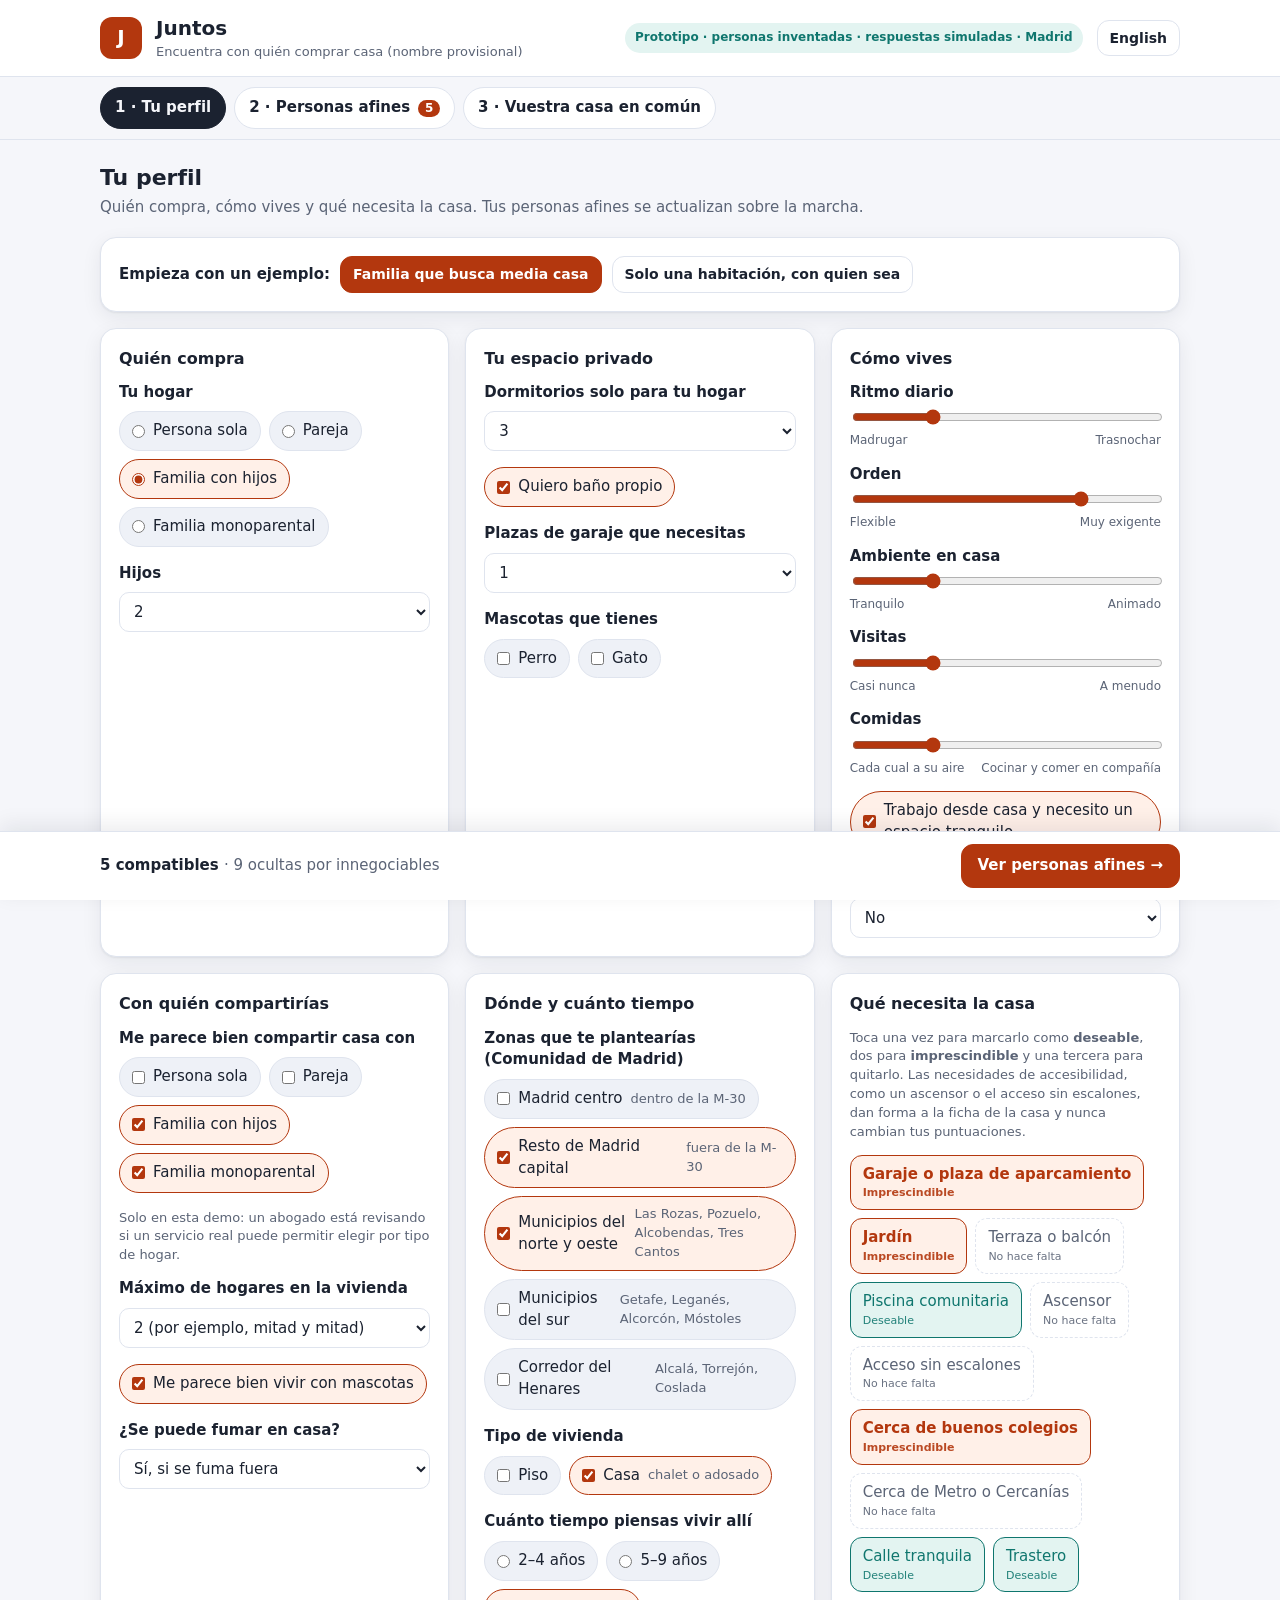
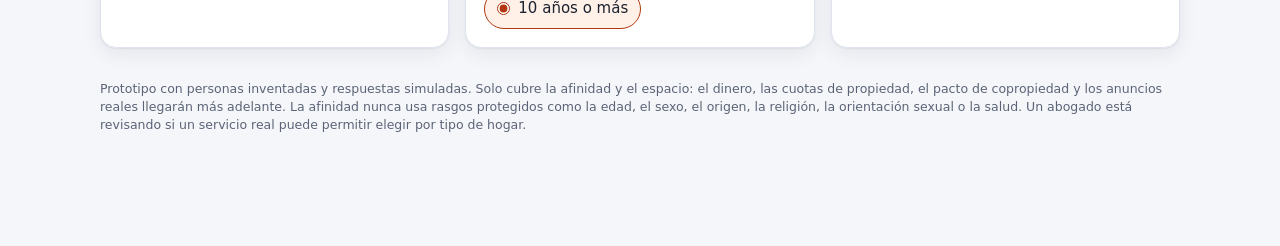
==== commit d3e7b5cd: "Session 8: Spanish first, English supported (D-024) Co-Authored-By: Claude Opus 5.5 <noreply@anthrop" ====
--- a/prototype/juntos-co-buying-prototype.html
+++ b/prototype/juntos-co-buying-prototype.html
@@ -762,10 +762,9 @@
   return null;
 }
 function save(){state.lang=LANG;try{localStorage.setItem(KEY,JSON.stringify(state));}catch(e){}}
-/* Language: a saved choice first, then the browser's language; a #lang= link overrides both (applyHash) */
+/* Language (D-024): Spanish first. The page opens in Spanish unless the viewer chose English before; a #lang= link overrides both (applyHash) */
 const saved=load();
-function browserLang(){try{const l=(navigator.languages&&navigator.languages[0])||navigator.language||'';return /^es\b/i.test(l)?'es':(/^en\b/i.test(l)?'en':'es');}catch(e){return 'es';}}
-setLang(saved&&saved.lang?saved.lang:browserLang());
+setLang(saved&&saved.lang?saved.lang:'es');
 let state=saved||fresh('family');
 let preview=null; /* a suggested group shown read-only; never saved */
 
